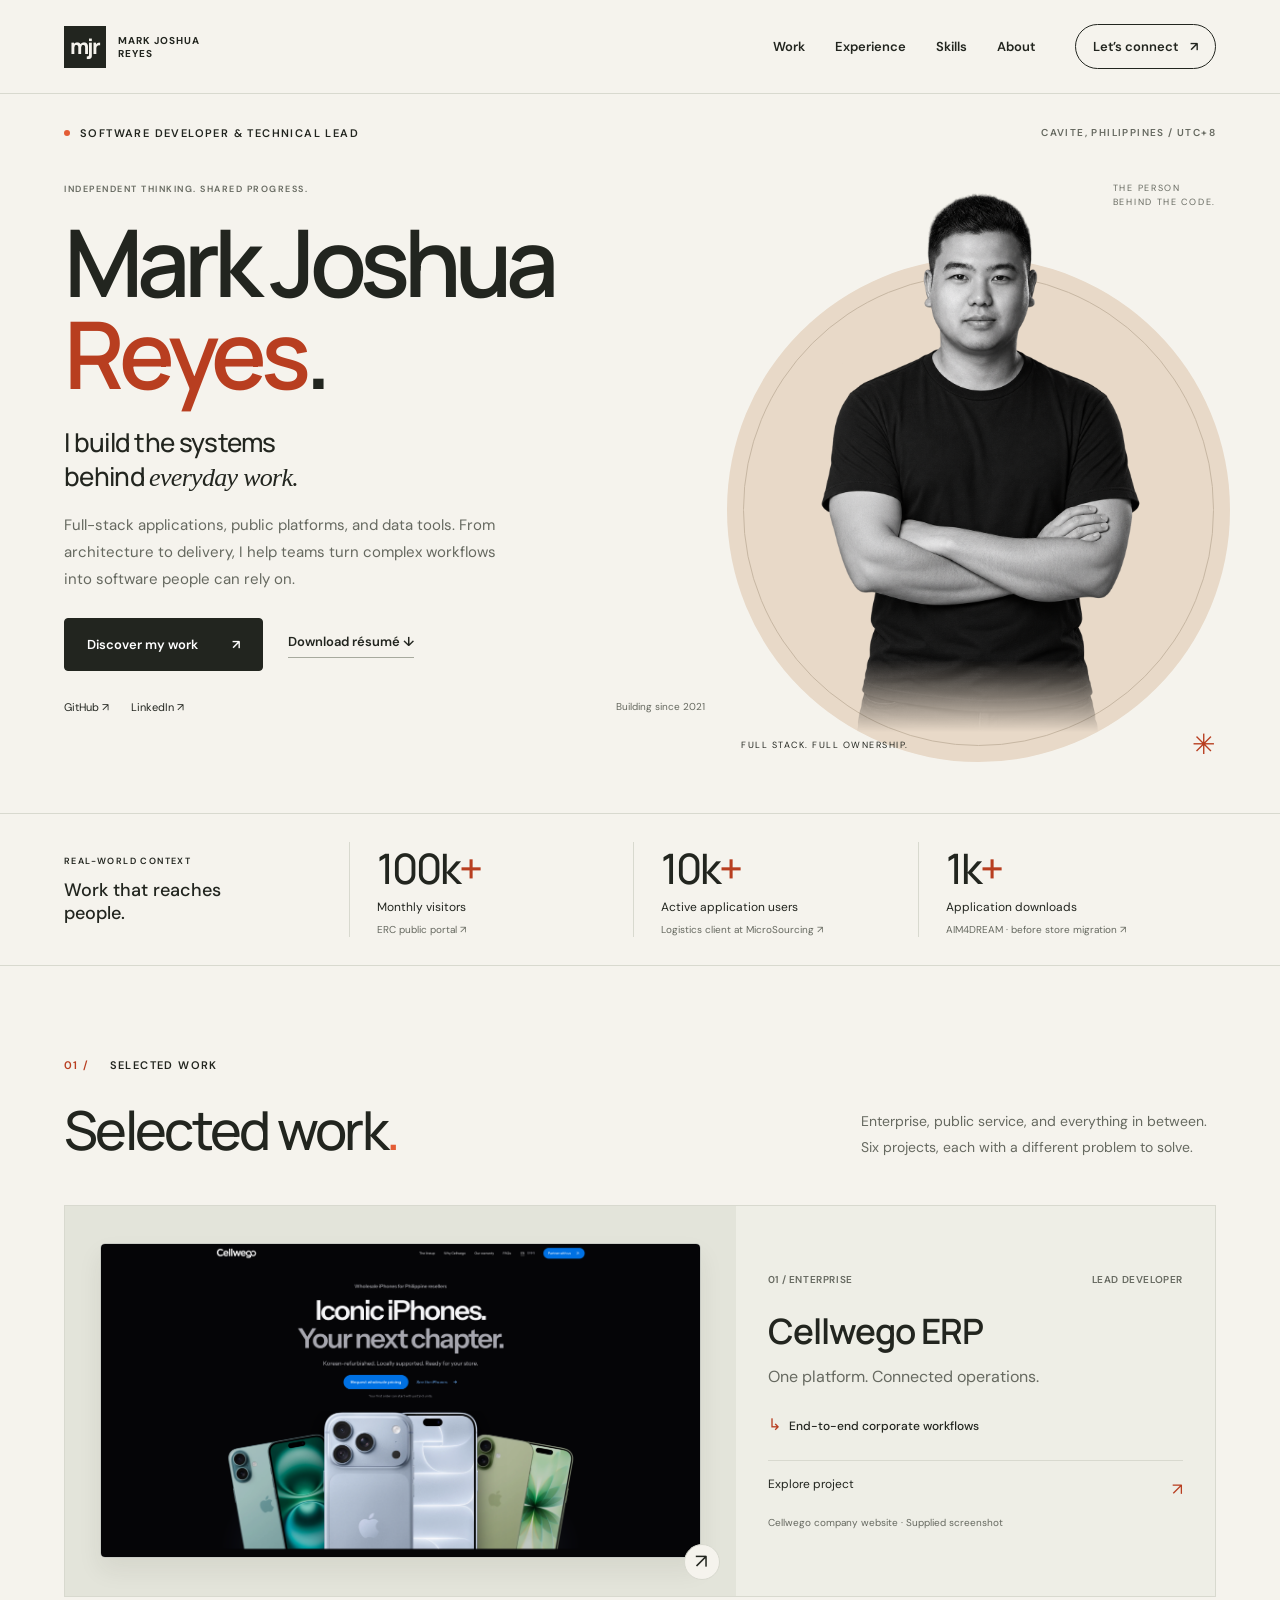
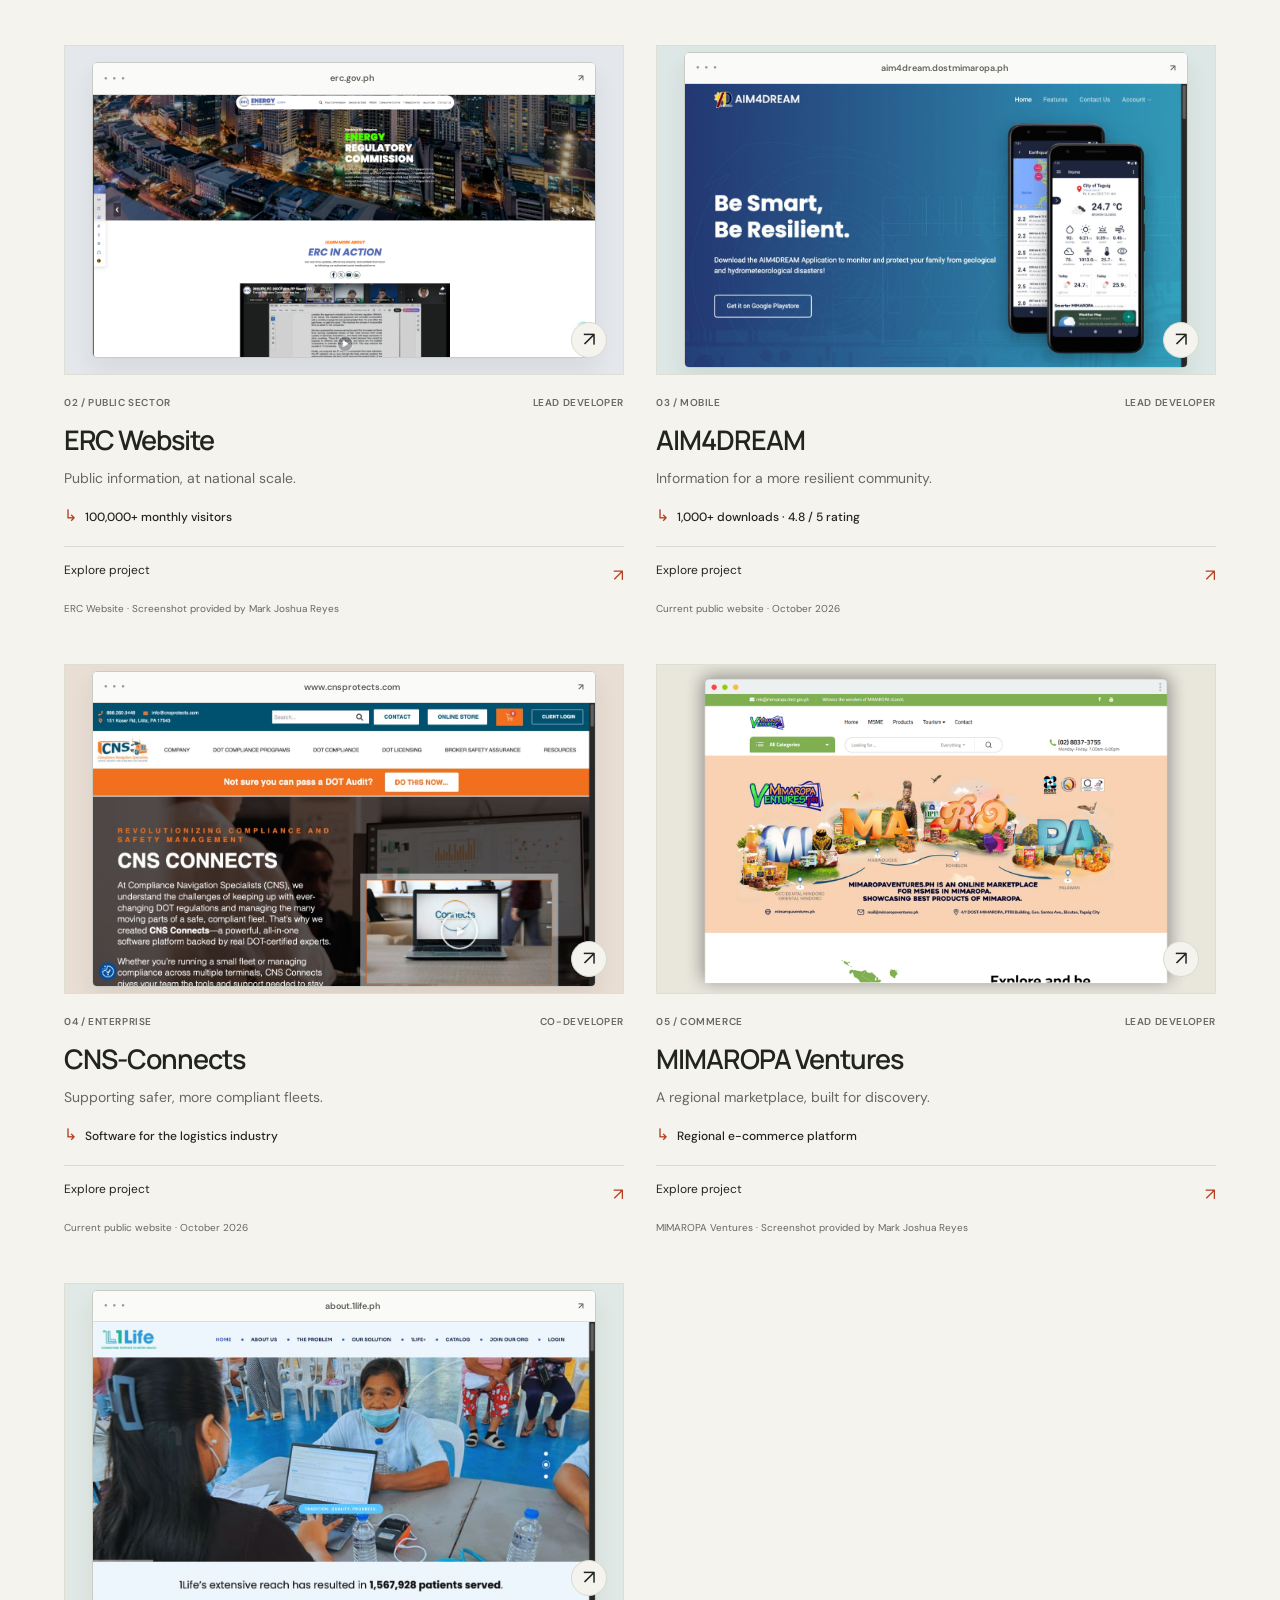
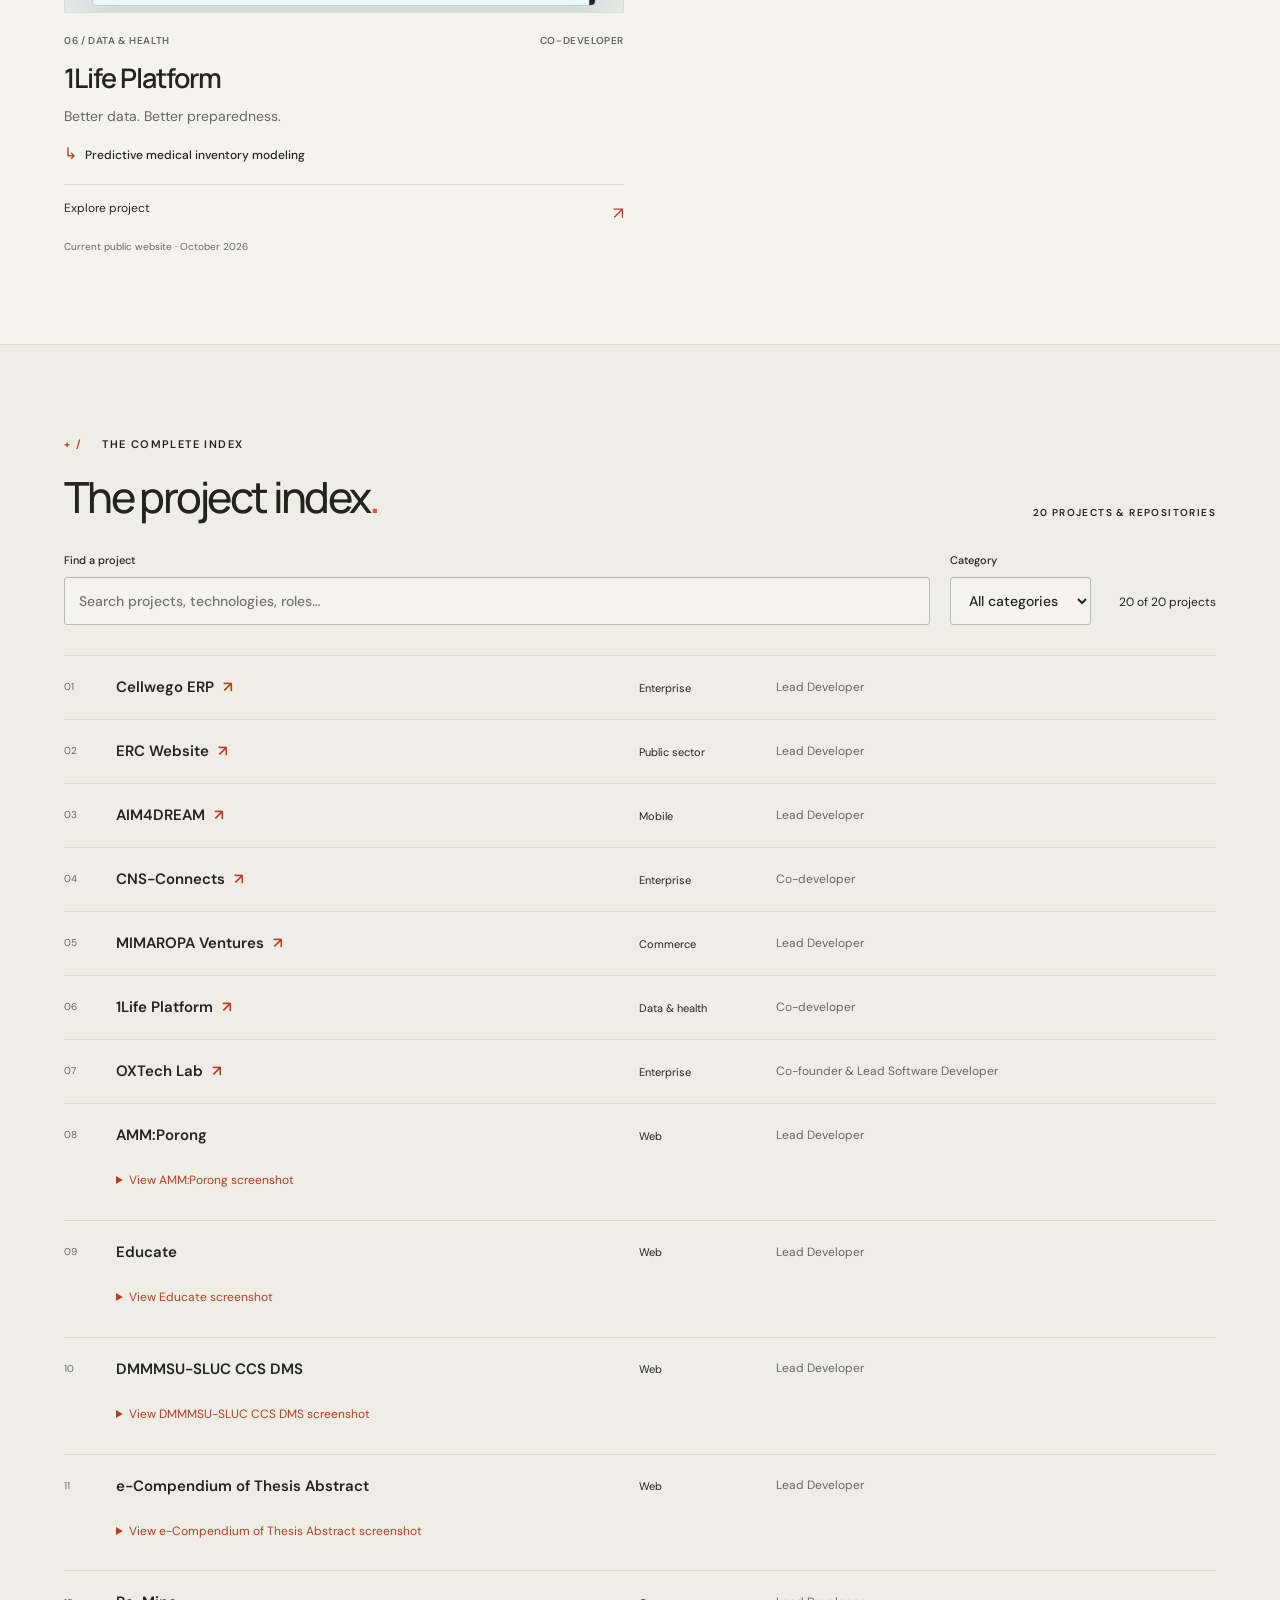
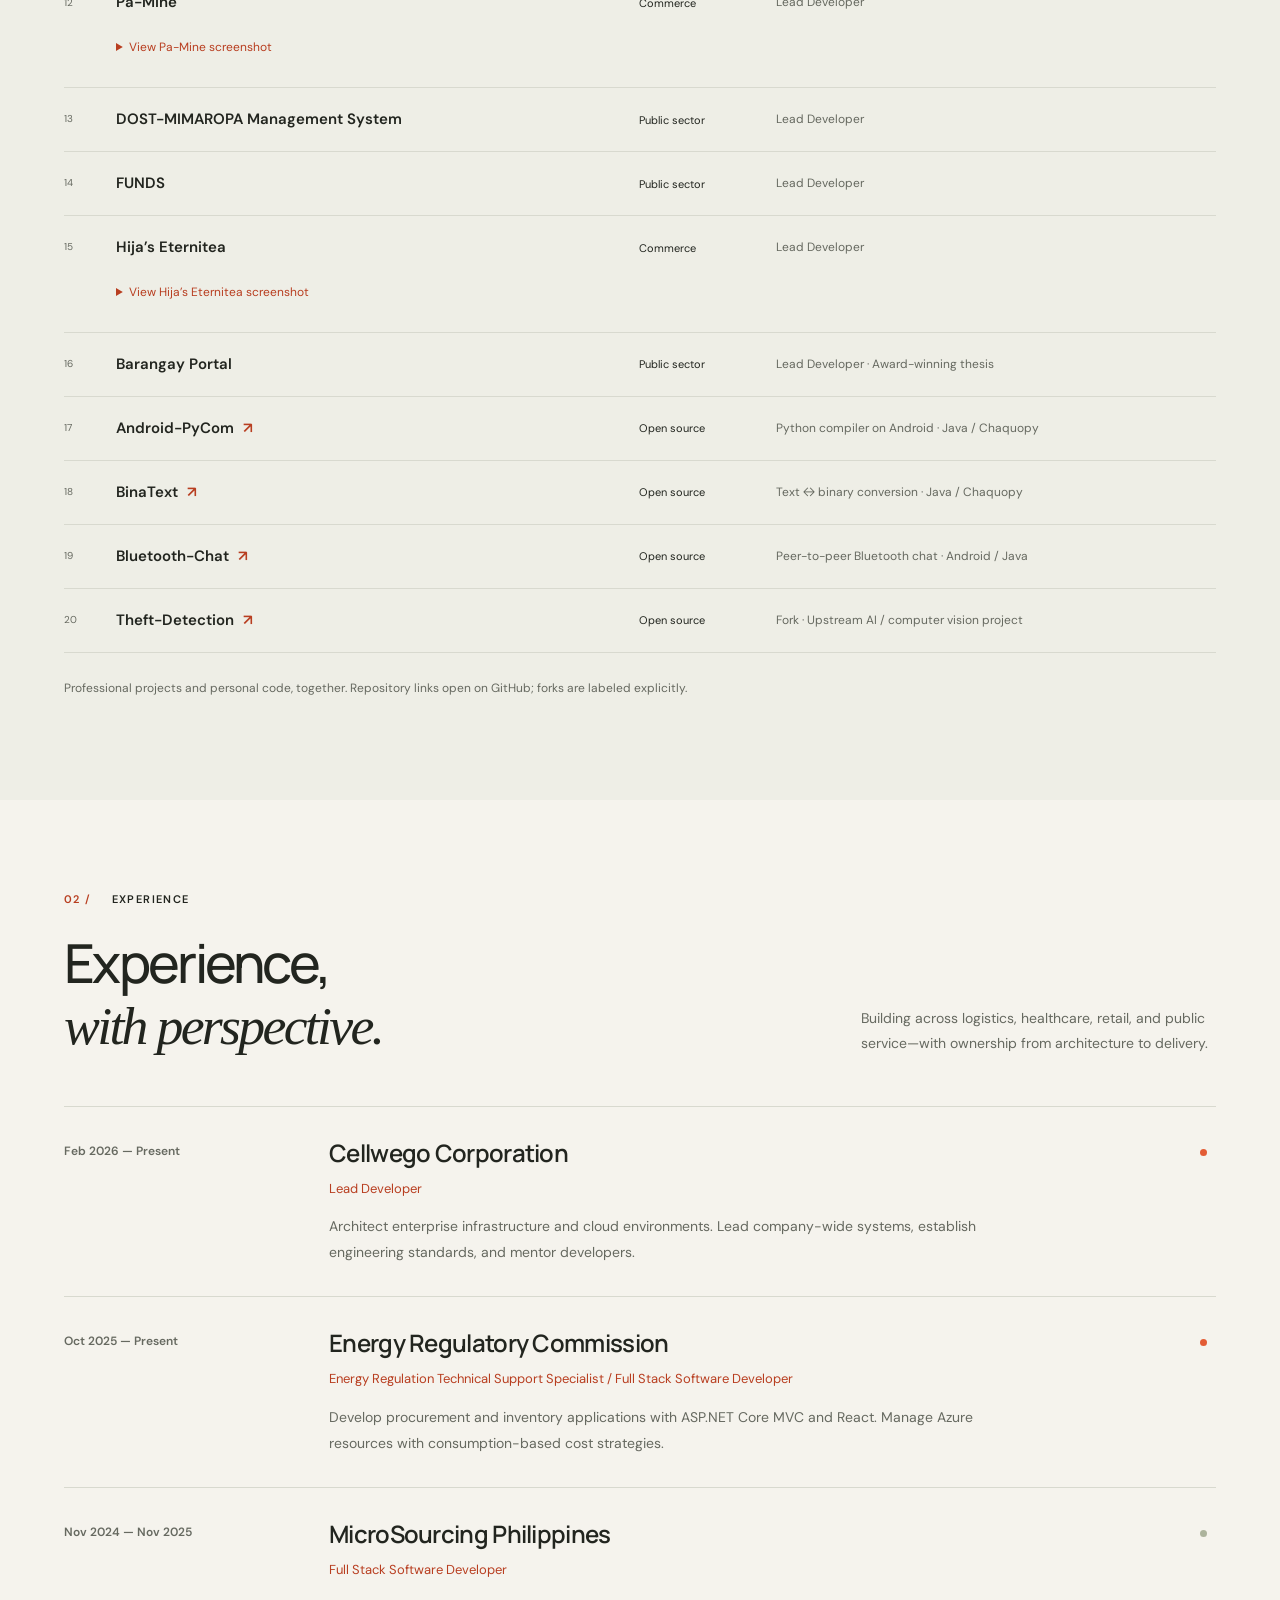
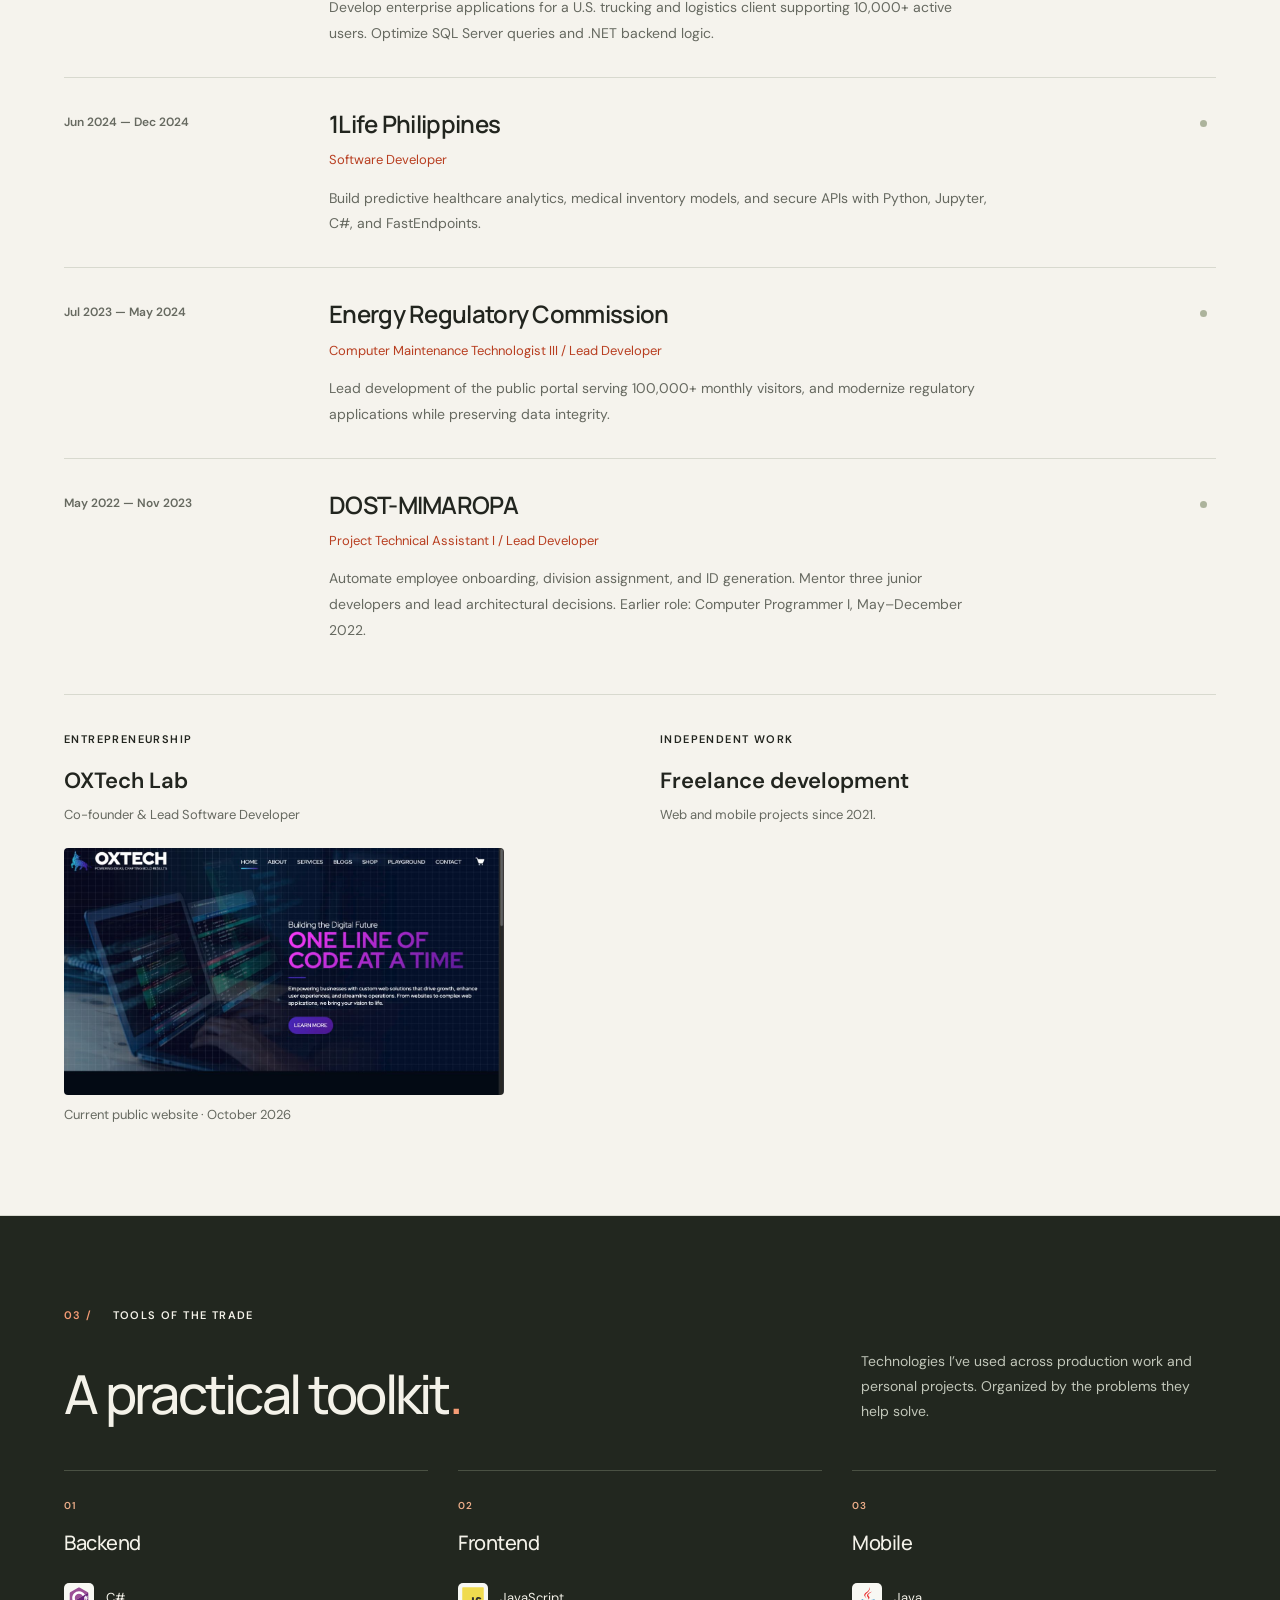
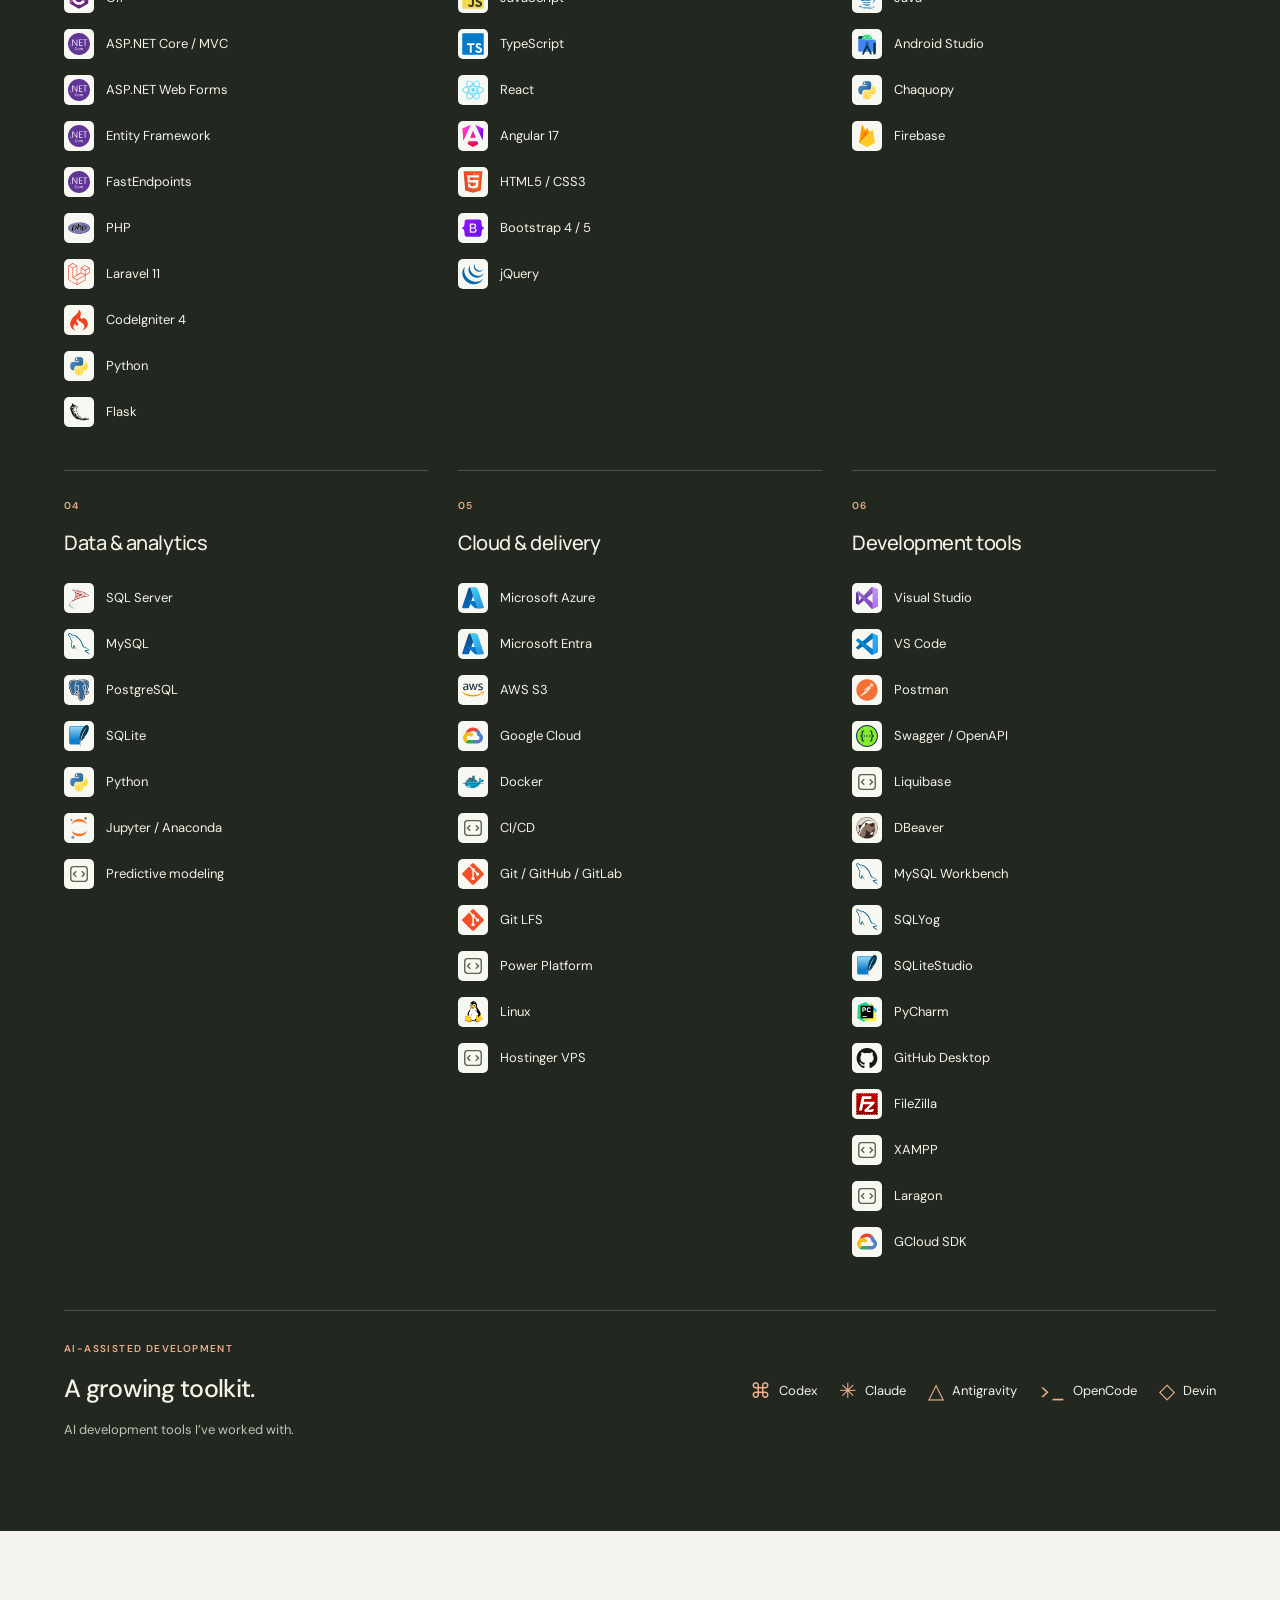
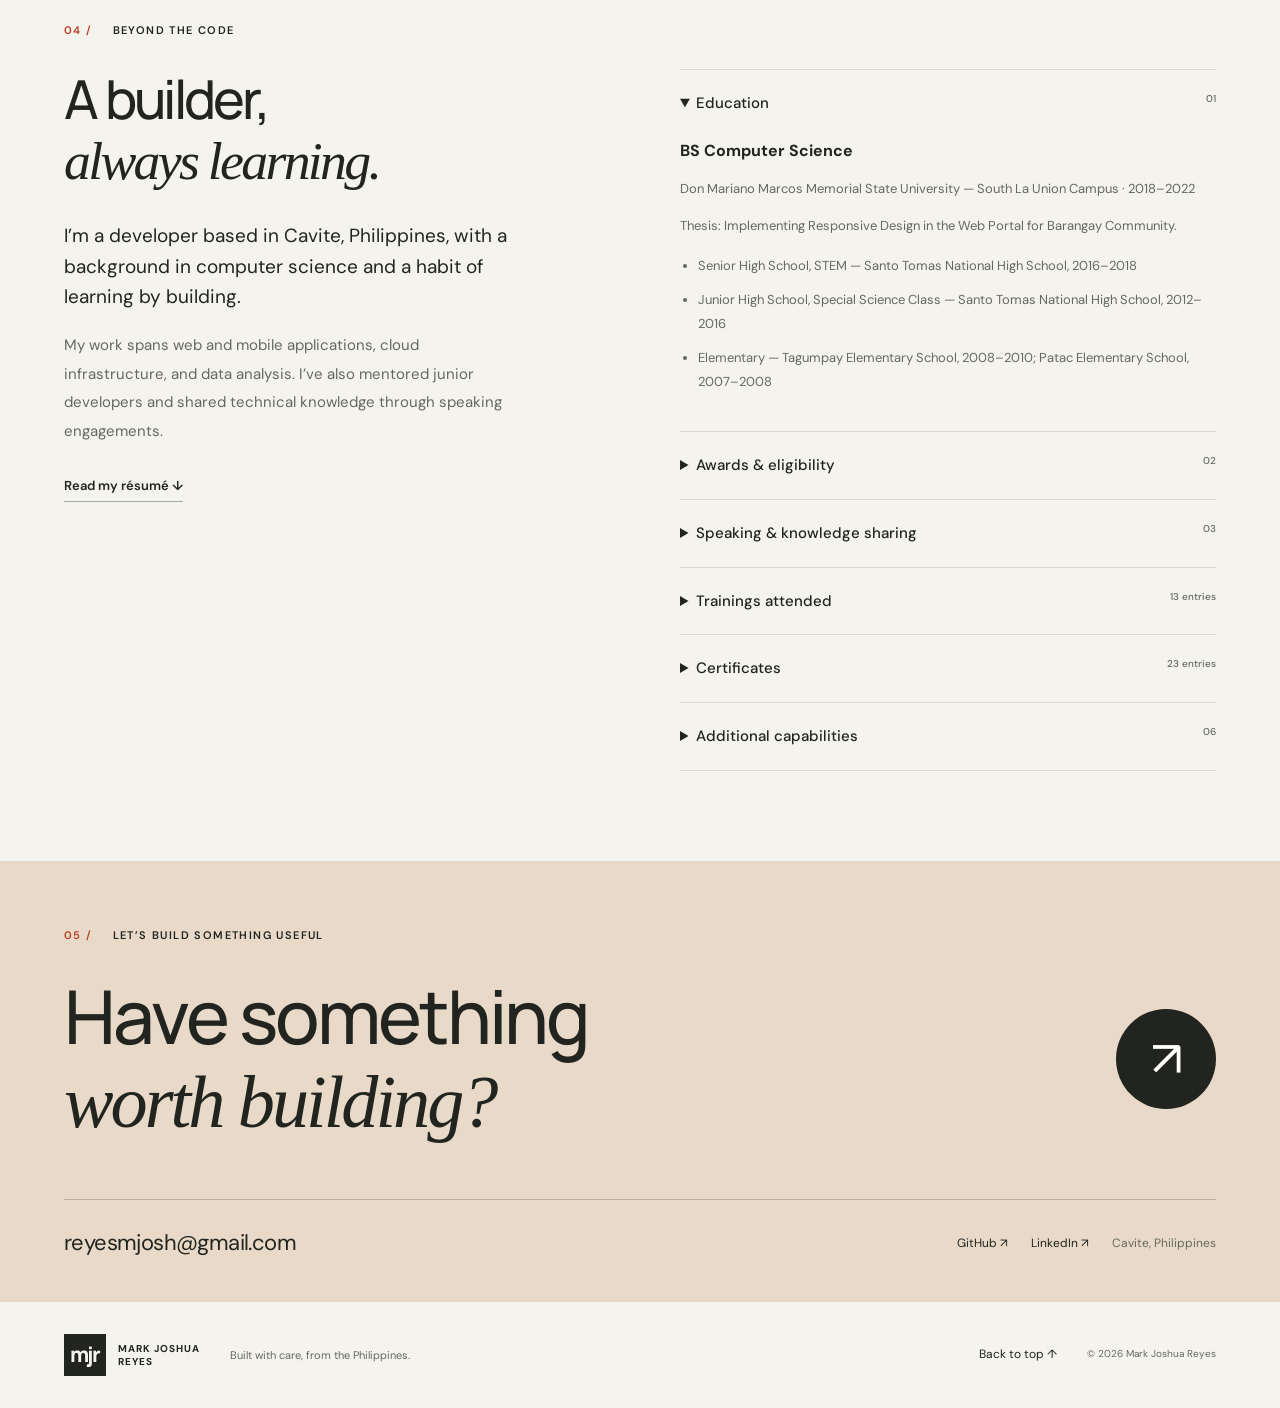
==== index.html @ 070f1934 "First commit" ====
<!doctype html><html lang="en"><head><meta charset="utf-8"><meta name="viewport" content="width=device-width,initial-scale=1"><title>Mark Joshua Reyes — Full Stack Developer &amp; Technical Lead</title><meta name="description" content="Full stack developer and technical lead building enterprise applications, public platforms, and data-driven systems. Based in Cavite, Philippines."><meta property="og:title" content="Mark Joshua Reyes — Full Stack Developer &amp; Technical Lead"><meta property="og:description" content="Full stack developer and technical lead building enterprise applications, public platforms, and data-driven systems. Based in Cavite, Philippines."><meta property="og:type" content="website"><meta property="og:image" content="assets/social-card.jpg"><meta name="twitter:card" content="summary_large_image"><meta name="theme-color" content="#f5f3ed"><link rel="icon" href="assets/favicon.svg" type="image/svg+xml"><link rel="stylesheet" href="assets/style.css"><script defer src="assets/site.js"></script></head><body><a class="skip" href="#main">Skip to content</a><header class="header"><a class="wordmark" href="#" aria-label="Mark Joshua Reyes home"><span class="brand-symbol" aria-hidden="true">mjr</span><span class="brand-name">MARK JOSHUA<br>REYES</span></a><nav aria-label="Main navigation"><a href="#work">Work</a><a href="#experience">Experience</a><a href="#skills">Skills</a><a href="#about">About</a><a class="nav-contact" href="#contact">Let’s connect <span aria-hidden="true">↗</span></a></nav></header><main id="main"><section class="hero"><div class="hero-top"><span class="eyebrow"><i class="blue-dot"></i> SOFTWARE DEVELOPER & TECHNICAL LEAD</span><span class="location">CAVITE, PHILIPPINES / UTC+8</span></div><div class="hero-grid"><div class="hero-copy"><div class="hero-index">INDEPENDENT THINKING. SHARED PROGRESS.</div><h1>Mark Joshua<br><span>Reyes<span class="name-dot">.</span></span></h1><p class="hero-intro">I build the systems<br>behind <em>everyday work.</em></p><p class="hero-description">Full-stack applications, public platforms, and data tools. From architecture to delivery, I help teams turn complex workflows into software people can rely on.</p><div class="hero-actions"><a class="button" href="#work">Discover my work <span aria-hidden="true">↗</span></a><a class="text-link" href="assets/mark-joshua-reyes-resume.pdf" download>Download résumé <span aria-hidden="true">↓</span></a></div><div class="hero-foot"><a href="https://github.com/reyesmjosh">GitHub ↗</a><a href="https://www.linkedin.com/in/reyesmjosh">LinkedIn ↗</a><span>Building since 2021</span></div></div><figure class="portrait"><span class="portrait-orbit" aria-hidden="true"></span><span class="portrait-note">THE PERSON<br>BEHIND THE CODE.</span><img src="assets/mark-reyes-extended.png" width="1024" height="1536" alt="Black and white portrait of Mark Joshua Reyes" fetchpriority="high"><figcaption><span>FULL STACK. FULL OWNERSHIP.</span><span aria-hidden="true">✳</span></figcaption></figure></div></section><section class="impact-strip" aria-label="Selected impact"><div class="impact-intro"><span class="eyebrow">REAL-WORLD CONTEXT</span><p>Work that reaches<br>people.</p></div><a href="projects/erc.html"><strong>100k<span>+</span></strong><span>Monthly visitors</span><small>ERC public portal ↗</small></a><a href="#experience"><strong>10k<span>+</span></strong><span>Active application users</span><small>Logistics client at MicroSourcing ↗</small></a><a href="projects/aim4dream.html"><strong>1k<span>+</span></strong><span>Application downloads</span><small>AIM4DREAM · before store migration ↗</small></a></section><section id="work" class="section"><div class="eyebrow"><span>01 /</span> SELECTED WORK</div><div class="section-heading"><h2>Selected work<span class="heading-dot">.</span></h2><p>Enterprise, public service, and everything in between. Six projects, each with a different problem to solve.</p></div><div class="project-grid"><article class="project"><a class="project-cover cover-cellwego has-capture" href="projects/cellwego.html" aria-label="Explore Cellwego ERP"><div class="capture-window"><img src="assets/projects/cellwego.png" alt="Cellwego company website showcasing wholesale iPhones — screenshot provided by Mark Joshua Reyes" width="2524" height="1319" loading="lazy"></div><span class="project-open" aria-hidden="true">↗</span></a><div class="project-info"><div class="project-kicker"><span>01 / Enterprise</span><span>Lead Developer</span></div><h3><a href="projects/cellwego.html">Cellwego ERP</a></h3><p class="project-description">One platform. Connected operations.</p><p class="project-result"><span aria-hidden="true">↳</span> End-to-end corporate workflows</p><a class="case-link" href="projects/cellwego.html">Explore project <span aria-hidden="true">↗</span></a><p class="capture-caption">Cellwego company website · Supplied screenshot</p></div></article><article class="project"><a class="project-cover cover-erc has-capture" href="projects/erc.html" aria-label="Explore ERC Website"><div class="capture-window"><div class="capture-bar"><span aria-hidden="true">● ● ●</span><span>erc.gov.ph</span><span>↗</span></div><img src="assets/projects/erc.png" alt="ERC website screenshot provided by Mark Joshua Reyes" width="2533" height="1320" loading="lazy"></div><span class="project-open" aria-hidden="true">↗</span></a><div class="project-info"><div class="project-kicker"><span>02 / Public sector</span><span>Lead Developer</span></div><h3><a href="projects/erc.html">ERC Website</a></h3><p class="project-description">Public information, at national scale.</p><p class="project-result"><span aria-hidden="true">↳</span> 100,000+ monthly visitors</p><a class="case-link" href="projects/erc.html">Explore project <span aria-hidden="true">↗</span></a><p class="capture-caption">ERC Website · Screenshot provided by Mark Joshua Reyes</p></div></article><article class="project"><a class="project-cover cover-aim4dream has-capture" href="projects/aim4dream.html" aria-label="Explore AIM4DREAM"><div class="capture-window"><div class="capture-bar"><span aria-hidden="true">● ● ●</span><span>aim4dream.dostmimaropa.ph</span><span>↗</span></div><img src="assets/projects/aim4dream.jpg" alt="Current public AIM4DREAM website captured on 19 October 2026" width="1265" height="712" loading="lazy"></div><span class="project-open" aria-hidden="true">↗</span></a><div class="project-info"><div class="project-kicker"><span>03 / Mobile</span><span>Lead Developer</span></div><h3><a href="projects/aim4dream.html">AIM4DREAM</a></h3><p class="project-description">Information for a more resilient community.</p><p class="project-result"><span aria-hidden="true">↳</span> 1,000+ downloads · 4.8 / 5 rating</p><a class="case-link" href="projects/aim4dream.html">Explore project <span aria-hidden="true">↗</span></a><p class="capture-caption">Current public website · October 2026</p></div></article><article class="project"><a class="project-cover cover-cns-connects has-capture" href="projects/cns-connects.html" aria-label="Explore CNS-Connects"><div class="capture-window"><div class="capture-bar"><span aria-hidden="true">● ● ●</span><span>www.cnsprotects.com</span><span>↗</span></div><img src="assets/projects/cns-connects.jpg" alt="Current public CNS-Connects website captured on 19 October 2026" width="1265" height="712" loading="lazy"></div><span class="project-open" aria-hidden="true">↗</span></a><div class="project-info"><div class="project-kicker"><span>04 / Enterprise</span><span>Co-developer</span></div><h3><a href="projects/cns-connects.html">CNS-Connects</a></h3><p class="project-description">Supporting safer, more compliant fleets.</p><p class="project-result"><span aria-hidden="true">↳</span> Software for the logistics industry</p><a class="case-link" href="projects/cns-connects.html">Explore project <span aria-hidden="true">↗</span></a><p class="capture-caption">Current public website · October 2026</p></div></article><article class="project"><a class="project-cover cover-mimaropa-ventures has-capture" href="projects/mimaropa-ventures.html" aria-label="Explore MIMAROPA Ventures"><div class="supplied-capture"><img src="assets/projects/mimaropa-ventures.png" alt="MIMAROPA Ventures marketplace screenshot provided by Mark Joshua Reyes" width="1504" height="1018" loading="lazy"></div><span class="project-open" aria-hidden="true">↗</span></a><div class="project-info"><div class="project-kicker"><span>05 / Commerce</span><span>Lead Developer</span></div><h3><a href="projects/mimaropa-ventures.html">MIMAROPA Ventures</a></h3><p class="project-description">A regional marketplace, built for discovery.</p><p class="project-result"><span aria-hidden="true">↳</span> Regional e-commerce platform</p><a class="case-link" href="projects/mimaropa-ventures.html">Explore project <span aria-hidden="true">↗</span></a><p class="capture-caption">MIMAROPA Ventures · Screenshot provided by Mark Joshua Reyes</p></div></article><article class="project"><a class="project-cover cover-1life has-capture" href="projects/1life.html" aria-label="Explore 1Life Platform"><div class="capture-window"><div class="capture-bar"><span aria-hidden="true">● ● ●</span><span>about.1life.ph</span><span>↗</span></div><img src="assets/projects/1life.jpg" alt="Current public 1Life Platform website captured on 19 October 2026" width="1265" height="712" loading="lazy"></div><span class="project-open" aria-hidden="true">↗</span></a><div class="project-info"><div class="project-kicker"><span>06 / Data & health</span><span>Co-developer</span></div><h3><a href="projects/1life.html">1Life Platform</a></h3><p class="project-description">Better data. Better preparedness.</p><p class="project-result"><span aria-hidden="true">↳</span> Predictive medical inventory modeling</p><a class="case-link" href="projects/1life.html">Explore project <span aria-hidden="true">↗</span></a><p class="capture-caption">Current public website · October 2026</p></div></article></div></section><section class="archive section" aria-labelledby="archive-heading"><div class="archive-heading"><div><div class="eyebrow"><span>+ /</span> THE COMPLETE INDEX</div><h2 id="archive-heading">The project index<span class="heading-dot">.</span></h2></div><span class="mono">20 PROJECTS & REPOSITORIES</span></div><div class="archive-controls" hidden><label>Find a project<input id="project-search" type="search" placeholder="Search projects, technologies, roles…"></label><label>Category<select id="project-category"><option value="all">All categories</option><option>Commerce</option><option>Data &amp; health</option><option>Enterprise</option><option>Mobile</option><option>Open source</option><option>Public sector</option><option>Web</option></select></label><p id="result-count" role="status" aria-live="polite"></p></div><div id="archive-list"><article class="archive-row" data-category="Enterprise" data-search="cellwego erp enterprise lead developer"><span class="archive-number">01</span><h3><a href="projects/cellwego.html">Cellwego ERP <span aria-hidden="true">↗</span></a></h3><span class="archive-category">Enterprise</span><p>Lead Developer</p></article><article class="archive-row" data-category="Public sector" data-search="erc website public sector lead developer"><span class="archive-number">02</span><h3><a href="projects/erc.html">ERC Website <span aria-hidden="true">↗</span></a></h3><span class="archive-category">Public sector</span><p>Lead Developer</p></article><article class="archive-row" data-category="Mobile" data-search="aim4dream mobile lead developer"><span class="archive-number">03</span><h3><a href="projects/aim4dream.html">AIM4DREAM <span aria-hidden="true">↗</span></a></h3><span class="archive-category">Mobile</span><p>Lead Developer</p></article><article class="archive-row" data-category="Enterprise" data-search="cns-connects enterprise co-developer"><span class="archive-number">04</span><h3><a href="projects/cns-connects.html">CNS-Connects <span aria-hidden="true">↗</span></a></h3><span class="archive-category">Enterprise</span><p>Co-developer</p></article><article class="archive-row" data-category="Commerce" data-search="mimaropa ventures commerce lead developer"><span class="archive-number">05</span><h3><a href="projects/mimaropa-ventures.html">MIMAROPA Ventures <span aria-hidden="true">↗</span></a></h3><span class="archive-category">Commerce</span><p>Lead Developer</p></article><article class="archive-row" data-category="Data &amp; health" data-search="1life platform data &amp; health co-developer"><span class="archive-number">06</span><h3><a href="projects/1life.html">1Life Platform <span aria-hidden="true">↗</span></a></h3><span class="archive-category">Data &amp; health</span><p>Co-developer</p></article><article class="archive-row" data-category="Enterprise" data-search="oxtech lab enterprise co-founder &amp; lead software developer"><span class="archive-number">07</span><h3><a href="https://oxtechlab.com">OXTech Lab <span aria-hidden="true">↗</span></a></h3><span class="archive-category">Enterprise</span><p>Co-founder &amp; Lead Software Developer</p></article><article class="archive-row" data-category="Web" data-search="amm:porong web lead developer"><span class="archive-number">08</span><h3>AMM:Porong</h3><span class="archive-category">Web</span><p>Lead Developer</p><details class="archive-preview"><summary>View AMM:Porong screenshot</summary><figure><a href="assets/projects/ammporong.png" aria-label="Open full-size AMM:Porong screenshot"><img src="assets/projects/ammporong.png" alt="AI-assisted Porong fish analysis interface — screenshot provided by Mark Joshua Reyes" width="1504" height="1018" loading="lazy"></a><figcaption>AI-assisted Porong fish analysis interface · Supplied by Mark Joshua Reyes <a href="assets/projects/ammporong.png">Open full-size image ↗</a></figcaption></figure></details></article><article class="archive-row" data-category="Web" data-search="educate web lead developer"><span class="archive-number">09</span><h3>Educate</h3><span class="archive-category">Web</span><p>Lead Developer</p><details class="archive-preview"><summary>View Educate screenshot</summary><figure><a href="assets/projects/educate.png" aria-label="Open full-size Educate screenshot"><img src="assets/projects/educate.png" alt="School management dashboard with news, announcements, and academic resources — screenshot provided by Mark Joshua Reyes" width="1504" height="1018" loading="lazy"></a><figcaption>School management dashboard with news, announcements, and academic resources · Supplied by Mark Joshua Reyes <a href="assets/projects/educate.png">Open full-size image ↗</a></figcaption></figure></details></article><article class="archive-row" data-category="Web" data-search="dmmmsu-sluc ccs dms web lead developer"><span class="archive-number">10</span><h3>DMMMSU-SLUC CCS DMS</h3><span class="archive-category">Web</span><p>Lead Developer</p><details class="archive-preview"><summary>View DMMMSU-SLUC CCS DMS screenshot</summary><figure><a href="assets/projects/dms.png" aria-label="Open full-size DMMMSU-SLUC CCS DMS screenshot"><img src="assets/projects/dms.png" alt="Document management dashboard with reports and faculty attendance — screenshot provided by Mark Joshua Reyes" width="1504" height="1018" loading="lazy"></a><figcaption>Document management dashboard with reports and faculty attendance · Supplied by Mark Joshua Reyes <a href="assets/projects/dms.png">Open full-size image ↗</a></figcaption></figure></details></article><article class="archive-row" data-category="Web" data-search="e-compendium of thesis abstract web lead developer"><span class="archive-number">11</span><h3>e-Compendium of Thesis Abstract</h3><span class="archive-category">Web</span><p>Lead Developer</p><details class="archive-preview"><summary>View e-Compendium of Thesis Abstract screenshot</summary><figure><a href="assets/projects/ecta.png" aria-label="Open full-size e-Compendium of Thesis Abstract screenshot"><img src="assets/projects/ecta.png" alt="CCS thesis manuscript search homepage — screenshot provided by Mark Joshua Reyes" width="1504" height="1018" loading="lazy"></a><figcaption>CCS thesis manuscript search homepage · Supplied by Mark Joshua Reyes <a href="assets/projects/ecta.png">Open full-size image ↗</a></figcaption></figure></details></article><article class="archive-row" data-category="Commerce" data-search="pa-mine commerce lead developer"><span class="archive-number">12</span><h3>Pa-Mine</h3><span class="archive-category">Commerce</span><p>Lead Developer</p><details class="archive-preview"><summary>View Pa-Mine screenshot</summary><figure><a href="assets/projects/pamine.png" aria-label="Open full-size Pa-Mine screenshot"><img src="assets/projects/pamine.png" alt="Facebook live selling platform landing page — screenshot provided by Mark Joshua Reyes" width="1504" height="1018" loading="lazy"></a><figcaption>Facebook live selling platform landing page · Supplied by Mark Joshua Reyes <a href="assets/projects/pamine.png">Open full-size image ↗</a></figcaption></figure></details></article><article class="archive-row" data-category="Public sector" data-search="dost-mimaropa management system public sector lead developer"><span class="archive-number">13</span><h3>DOST-MIMAROPA Management System</h3><span class="archive-category">Public sector</span><p>Lead Developer</p></article><article class="archive-row" data-category="Public sector" data-search="funds public sector lead developer"><span class="archive-number">14</span><h3>FUNDS</h3><span class="archive-category">Public sector</span><p>Lead Developer</p></article><article class="archive-row" data-category="Commerce" data-search="hija’s eternitea commerce lead developer"><span class="archive-number">15</span><h3>Hija’s Eternitea</h3><span class="archive-category">Commerce</span><p>Lead Developer</p><details class="archive-preview"><summary>View Hija’s Eternitea screenshot</summary><figure><a href="assets/projects/hijaseternitea.png" aria-label="Open full-size Hija’s Eternitea screenshot"><img src="assets/projects/hijaseternitea.png" alt="Milk tea storefront with product search and shopping cart — screenshot provided by Mark Joshua Reyes" width="1504" height="1018" loading="lazy"></a><figcaption>Milk tea storefront with product search and shopping cart · Supplied by Mark Joshua Reyes <a href="assets/projects/hijaseternitea.png">Open full-size image ↗</a></figcaption></figure></details></article><article class="archive-row" data-category="Public sector" data-search="barangay portal public sector lead developer · award-winning thesis"><span class="archive-number">16</span><h3>Barangay Portal</h3><span class="archive-category">Public sector</span><p>Lead Developer · Award-winning thesis</p></article><article class="archive-row" data-category="Open source" data-search="android-pycom open source python compiler on android · java / chaquopy"><span class="archive-number">17</span><h3><a href="https://github.com/reyesmjosh/Android-PyCom">Android-PyCom <span aria-hidden="true">↗</span></a></h3><span class="archive-category">Open source</span><p>Python compiler on Android · Java / Chaquopy</p></article><article class="archive-row" data-category="Open source" data-search="binatext open source text ↔ binary conversion · java / chaquopy"><span class="archive-number">18</span><h3><a href="https://github.com/reyesmjosh/BinaText">BinaText <span aria-hidden="true">↗</span></a></h3><span class="archive-category">Open source</span><p>Text ↔ binary conversion · Java / Chaquopy</p></article><article class="archive-row" data-category="Open source" data-search="bluetooth-chat open source peer-to-peer bluetooth chat · android / java"><span class="archive-number">19</span><h3><a href="https://github.com/reyesmjosh/Bluetooth-Chat">Bluetooth-Chat <span aria-hidden="true">↗</span></a></h3><span class="archive-category">Open source</span><p>Peer-to-peer Bluetooth chat · Android / Java</p></article><article class="archive-row" data-category="Open source" data-search="theft-detection open source fork · upstream ai / computer vision project"><span class="archive-number">20</span><h3><a href="https://github.com/reyesmjosh/Theft-Detection">Theft-Detection <span aria-hidden="true">↗</span></a></h3><span class="archive-category">Open source</span><p>Fork · Upstream AI / computer vision project</p></article></div><p id="empty-results" hidden>No projects match. Try another keyword or category.</p><p class="small-note">Professional projects and personal code, together. Repository links open on GitHub; forks are labeled explicitly.</p></section><section id="experience" class="section experience"><div class="eyebrow"><span>02 /</span> EXPERIENCE</div><div class="section-heading"><h2>Experience,<br><span class="serif">with perspective.</span></h2><p>Building across logistics, healthcare, retail, and public service—with ownership from architecture to delivery.</p></div><div class="timeline"><article class="timeline-row"><p class="mono">Feb 2026 — Present</p><div><h3>Cellwego Corporation</h3><span class="role">Lead Developer</span><p>Architect enterprise infrastructure and cloud environments. Lead company-wide systems, establish engineering standards, and mentor developers.</p></div><span class="timeline-dot" aria-hidden="true"></span></article><article class="timeline-row"><p class="mono">Oct 2025 — Present</p><div><h3>Energy Regulatory Commission</h3><span class="role">Energy Regulation Technical Support Specialist / Full Stack Software Developer</span><p>Develop procurement and inventory applications with ASP.NET Core MVC and React. Manage Azure resources with consumption-based cost strategies.</p></div><span class="timeline-dot" aria-hidden="true"></span></article><article class="timeline-row"><p class="mono">Nov 2024 — Nov 2025</p><div><h3>MicroSourcing Philippines</h3><span class="role">Full Stack Software Developer</span><p>Develop enterprise applications for a U.S. trucking and logistics client supporting 10,000+ active users. Optimize SQL Server queries and .NET backend logic.</p></div><span class="timeline-dot" aria-hidden="true"></span></article><article class="timeline-row"><p class="mono">Jun 2024 — Dec 2024</p><div><h3>1Life Philippines</h3><span class="role">Software Developer</span><p>Build predictive healthcare analytics, medical inventory models, and secure APIs with Python, Jupyter, C#, and FastEndpoints.</p></div><span class="timeline-dot" aria-hidden="true"></span></article><article class="timeline-row"><p class="mono">Jul 2023 — May 2024</p><div><h3>Energy Regulatory Commission</h3><span class="role">Computer Maintenance Technologist III / Lead Developer</span><p>Lead development of the public portal serving 100,000+ monthly visitors, and modernize regulatory applications while preserving data integrity.</p></div><span class="timeline-dot" aria-hidden="true"></span></article><article class="timeline-row"><p class="mono">May 2022 — Nov 2023</p><div><h3>DOST-MIMAROPA</h3><span class="role">Project Technical Assistant I / Lead Developer</span><p>Automate employee onboarding, division assignment, and ID generation. Mentor three junior developers and lead architectural decisions. Earlier role: Computer Programmer I, May–December 2022.</p></div><span class="timeline-dot" aria-hidden="true"></span></article></div><div class="additional-roles"><article><span class="eyebrow">ENTREPRENEURSHIP</span><h3>OXTech Lab</h3><p>Co-founder & Lead Software Developer</p><a class="oxtech-capture" href="https://oxtechlab.com" aria-label="Visit OXTech Lab"><img src="assets/projects/oxtech.jpg" width="1280" height="720" loading="lazy" alt="Current OXTech Lab homepage captured on 19 October 2026"></a><p class="capture-caption">Current public website · October 2026</p></article><article><span class="eyebrow">INDEPENDENT WORK</span><h3>Freelance development</h3><p>Web and mobile projects since 2021.</p></article></div></section><section id="skills" class="section"><div class="eyebrow"><span>03 /</span> TOOLS OF THE TRADE</div><div class="section-heading"><h2>A practical toolkit<span class="heading-dot">.</span></h2><p>Technologies I’ve used across production work and personal projects. Organized by the problems they help solve.</p></div><div class="skills-grid"><article class="skill-group"><span class="mono">01</span><h3>Backend</h3><ul><li><img src="assets/icons/csharp.svg" width="24" height="24" alt="" aria-hidden="true" loading="lazy"><span>C#</span></li><li><img src="assets/icons/dotnetcore.svg" width="24" height="24" alt="" aria-hidden="true" loading="lazy"><span>ASP.NET Core / MVC</span></li><li><img src="assets/icons/dotnetcore.svg" width="24" height="24" alt="" aria-hidden="true" loading="lazy"><span>ASP.NET Web Forms</span></li><li><img src="assets/icons/dotnetcore.svg" width="24" height="24" alt="" aria-hidden="true" loading="lazy"><span>Entity Framework</span></li><li><img src="assets/icons/dotnetcore.svg" width="24" height="24" alt="" aria-hidden="true" loading="lazy"><span>FastEndpoints</span></li><li><img src="assets/icons/php.svg" width="24" height="24" alt="" aria-hidden="true" loading="lazy"><span>PHP</span></li><li><img src="assets/icons/laravel.svg" width="24" height="24" alt="" aria-hidden="true" loading="lazy"><span>Laravel 11</span></li><li><img src="assets/icons/codeigniter.svg" width="24" height="24" alt="" aria-hidden="true" loading="lazy"><span>CodeIgniter 4</span></li><li><img src="assets/icons/python.svg" width="24" height="24" alt="" aria-hidden="true" loading="lazy"><span>Python</span></li><li><img src="assets/icons/flask.svg" width="24" height="24" alt="" aria-hidden="true" loading="lazy"><span>Flask</span></li></ul></article><article class="skill-group"><span class="mono">02</span><h3>Frontend</h3><ul><li><img src="assets/icons/javascript.svg" width="24" height="24" alt="" aria-hidden="true" loading="lazy"><span>JavaScript</span></li><li><img src="assets/icons/typescript.svg" width="24" height="24" alt="" aria-hidden="true" loading="lazy"><span>TypeScript</span></li><li><img src="assets/icons/react.svg" width="24" height="24" alt="" aria-hidden="true" loading="lazy"><span>React</span></li><li><img src="assets/icons/angular.svg" width="24" height="24" alt="" aria-hidden="true" loading="lazy"><span>Angular 17</span></li><li><img src="assets/icons/html5.svg" width="24" height="24" alt="" aria-hidden="true" loading="lazy"><span>HTML5 / CSS3</span></li><li><img src="assets/icons/bootstrap.svg" width="24" height="24" alt="" aria-hidden="true" loading="lazy"><span>Bootstrap 4 / 5</span></li><li><img src="assets/icons/jquery.svg" width="24" height="24" alt="" aria-hidden="true" loading="lazy"><span>jQuery</span></li></ul></article><article class="skill-group"><span class="mono">03</span><h3>Mobile</h3><ul><li><img src="assets/icons/java.svg" width="24" height="24" alt="" aria-hidden="true" loading="lazy"><span>Java</span></li><li><img src="assets/icons/androidstudio.svg" width="24" height="24" alt="" aria-hidden="true" loading="lazy"><span>Android Studio</span></li><li><img src="assets/icons/python.svg" width="24" height="24" alt="" aria-hidden="true" loading="lazy"><span>Chaquopy</span></li><li><img src="assets/icons/firebase.svg" width="24" height="24" alt="" aria-hidden="true" loading="lazy"><span>Firebase</span></li></ul></article><article class="skill-group"><span class="mono">04</span><h3>Data & analytics</h3><ul><li><img src="assets/icons/microsoftsqlserver.svg" width="24" height="24" alt="" aria-hidden="true" loading="lazy"><span>SQL Server</span></li><li><img src="assets/icons/mysql.svg" width="24" height="24" alt="" aria-hidden="true" loading="lazy"><span>MySQL</span></li><li><img src="assets/icons/postgresql.svg" width="24" height="24" alt="" aria-hidden="true" loading="lazy"><span>PostgreSQL</span></li><li><img src="assets/icons/sqlite.svg" width="24" height="24" alt="" aria-hidden="true" loading="lazy"><span>SQLite</span></li><li><img src="assets/icons/python.svg" width="24" height="24" alt="" aria-hidden="true" loading="lazy"><span>Python</span></li><li><img src="assets/icons/jupyter.svg" width="24" height="24" alt="" aria-hidden="true" loading="lazy"><span>Jupyter / Anaconda</span></li><li><svg class="tool-icon" width="24" height="24" viewBox="0 0 24 24" fill="none" stroke="currentColor" stroke-width="1.5" aria-hidden="true"><rect x="3" y="4" width="18" height="16" rx="3"/><path d="m9 9-3 3 3 3m6-6 3 3-3 3"/></svg><span>Predictive modeling</span></li></ul></article><article class="skill-group"><span class="mono">05</span><h3>Cloud & delivery</h3><ul><li><img src="assets/icons/azure.svg" width="24" height="24" alt="" aria-hidden="true" loading="lazy"><span>Microsoft Azure</span></li><li><img src="assets/icons/azure.svg" width="24" height="24" alt="" aria-hidden="true" loading="lazy"><span>Microsoft Entra</span></li><li><img src="assets/icons/amazonwebservices.svg" width="24" height="24" alt="" aria-hidden="true" loading="lazy"><span>AWS S3</span></li><li><img src="assets/icons/googlecloud.svg" width="24" height="24" alt="" aria-hidden="true" loading="lazy"><span>Google Cloud</span></li><li><img src="assets/icons/docker.svg" width="24" height="24" alt="" aria-hidden="true" loading="lazy"><span>Docker</span></li><li><svg class="tool-icon" width="24" height="24" viewBox="0 0 24 24" fill="none" stroke="currentColor" stroke-width="1.5" aria-hidden="true"><rect x="3" y="4" width="18" height="16" rx="3"/><path d="m9 9-3 3 3 3m6-6 3 3-3 3"/></svg><span>CI/CD</span></li><li><img src="assets/icons/git.svg" width="24" height="24" alt="" aria-hidden="true" loading="lazy"><span>Git / GitHub / GitLab</span></li><li><img src="assets/icons/git.svg" width="24" height="24" alt="" aria-hidden="true" loading="lazy"><span>Git LFS</span></li><li><svg class="tool-icon" width="24" height="24" viewBox="0 0 24 24" fill="none" stroke="currentColor" stroke-width="1.5" aria-hidden="true"><rect x="3" y="4" width="18" height="16" rx="3"/><path d="m9 9-3 3 3 3m6-6 3 3-3 3"/></svg><span>Power Platform</span></li><li><img src="assets/icons/linux.svg" width="24" height="24" alt="" aria-hidden="true" loading="lazy"><span>Linux</span></li><li><svg class="tool-icon" width="24" height="24" viewBox="0 0 24 24" fill="none" stroke="currentColor" stroke-width="1.5" aria-hidden="true"><rect x="3" y="4" width="18" height="16" rx="3"/><path d="m9 9-3 3 3 3m6-6 3 3-3 3"/></svg><span>Hostinger VPS</span></li></ul></article><article class="skill-group"><span class="mono">06</span><h3>Development tools</h3><ul><li><img src="assets/icons/visualstudio.svg" width="24" height="24" alt="" aria-hidden="true" loading="lazy"><span>Visual Studio</span></li><li><img src="assets/icons/vscode.svg" width="24" height="24" alt="" aria-hidden="true" loading="lazy"><span>VS Code</span></li><li><img src="assets/icons/postman.svg" width="24" height="24" alt="" aria-hidden="true" loading="lazy"><span>Postman</span></li><li><img src="assets/icons/swagger.svg" width="24" height="24" alt="" aria-hidden="true" loading="lazy"><span>Swagger / OpenAPI</span></li><li><svg class="tool-icon" width="24" height="24" viewBox="0 0 24 24" fill="none" stroke="currentColor" stroke-width="1.5" aria-hidden="true"><rect x="3" y="4" width="18" height="16" rx="3"/><path d="m9 9-3 3 3 3m6-6 3 3-3 3"/></svg><span>Liquibase</span></li><li><img src="assets/icons/dbeaver.svg" width="24" height="24" alt="" aria-hidden="true" loading="lazy"><span>DBeaver</span></li><li><img src="assets/icons/mysql.svg" width="24" height="24" alt="" aria-hidden="true" loading="lazy"><span>MySQL Workbench</span></li><li><img src="assets/icons/mysql.svg" width="24" height="24" alt="" aria-hidden="true" loading="lazy"><span>SQLYog</span></li><li><img src="assets/icons/sqlite.svg" width="24" height="24" alt="" aria-hidden="true" loading="lazy"><span>SQLiteStudio</span></li><li><img src="assets/icons/pycharm.svg" width="24" height="24" alt="" aria-hidden="true" loading="lazy"><span>PyCharm</span></li><li><img src="assets/icons/github.svg" width="24" height="24" alt="" aria-hidden="true" loading="lazy"><span>GitHub Desktop</span></li><li><img src="assets/icons/filezilla.svg" width="24" height="24" alt="" aria-hidden="true" loading="lazy"><span>FileZilla</span></li><li><svg class="tool-icon" width="24" height="24" viewBox="0 0 24 24" fill="none" stroke="currentColor" stroke-width="1.5" aria-hidden="true"><rect x="3" y="4" width="18" height="16" rx="3"/><path d="m9 9-3 3 3 3m6-6 3 3-3 3"/></svg><span>XAMPP</span></li><li><svg class="tool-icon" width="24" height="24" viewBox="0 0 24 24" fill="none" stroke="currentColor" stroke-width="1.5" aria-hidden="true"><rect x="3" y="4" width="18" height="16" rx="3"/><path d="m9 9-3 3 3 3m6-6 3 3-3 3"/></svg><span>Laragon</span></li><li><img src="assets/icons/googlecloud.svg" width="24" height="24" alt="" aria-hidden="true" loading="lazy"><span>GCloud SDK</span></li></ul></article></div><div class="ai-tools"><div><span class="eyebrow">AI-ASSISTED DEVELOPMENT</span><h3>A growing toolkit.</h3><p>AI development tools I’ve worked with.</p></div><ul><li><span aria-hidden="true">⌘</span>Codex</li><li><span aria-hidden="true">✳</span>Claude</li><li><span aria-hidden="true">△</span>Antigravity</li><li><span aria-hidden="true">&gt;_</span>OpenCode</li><li><span aria-hidden="true">◇</span>Devin</li></ul></div></section><section id="about" class="section about"><div class="eyebrow"><span>04 /</span> BEYOND THE CODE</div><div class="about-grid"><div><h2>A builder,<br><span class="serif">always learning.</span></h2><p class="about-lead">I’m a developer based in Cavite, Philippines, with a background in computer science and a habit of learning by building.</p><p>My work spans web and mobile applications, cloud infrastructure, and data analysis. I’ve also mentored junior developers and shared technical knowledge through speaking engagements.</p><a class="text-link" href="assets/mark-joshua-reyes-resume.pdf" download>Read my résumé ↓</a></div><div class="background"><details open><summary>Education <span>01</span></summary><h3>BS Computer Science</h3><p>Don Mariano Marcos Memorial State University — South La Union Campus · 2018–2022</p><p>Thesis: Implementing Responsive Design in the Web Portal for Barangay Community.</p><ul><li>Senior High School, STEM — Santo Tomas National High School, 2016–2018</li><li>Junior High School, Special Science Class — Santo Tomas National High School, 2012–2016</li><li>Elementary — Tagumpay Elementary School, 2008–2010; Patac Elementary School, 2007–2008</li></ul></details><details><summary>Awards & eligibility <span>02</span></summary><ul><li>Civil Service Professional Eligibility · 2024</li><li>Best College of Computer Science Thesis, DMMMSU-SLUC · 2022</li><li>University-Wide Best Undergraduate Thesis, Technical Category—Product Development · 2022</li><li>Programming Philippines “Battle of Calcus” — 5th Place · 2020</li></ul></details><details><summary>Speaking & knowledge sharing <span>03</span></summary><ul><li>Distinguished Speaker — TourLISTA Capacity Building Workshop for DOT Regional Offices · 2023</li><li>Resource Speaker — NDRM Disaster Rehabilitation and Recovery Webinar · 2023</li></ul></details><details><summary>Trainings attended <span>13 entries</span></summary><ul><li><strong>2024</strong> — Programming for Beginners Using Python</li><li><strong>2023</strong> — Blockchain 101</li><li><strong>2023</strong> — 11th STARBOOKS Deployment Officers Assembly</li><li><strong>2022</strong> — Blockchain Training</li><li><strong>2022</strong> — Python Programming Essentials Training</li><li><strong>2022</strong> — In-depth Cybersecurity Training Caravan for Region IV Cybersecurity Champions</li><li><strong>2022</strong> — Mobile Development Training</li><li><strong>2022</strong> — AWS Cloud Management Training</li><li><strong>2020</strong> — Python 3 Tutorial Course</li><li><strong>2020</strong> — NLP with Python for Machine Learning Essential Training</li><li><strong>2020</strong> — How Leaders can Motivate others by Creative Meaning</li><li><strong>2020</strong> — The 6 Morning Habits of High Performers</li><li><strong>2020</strong> — Microsoft Powerpoint 2010 – Revised 2018</li></ul></details><details><summary>Certificates <span>23 entries</span></summary><ul><li><strong>2024</strong> — Certificate of Completion - Programming for Beginners Using Python</li><li><strong>2024</strong> — Certificate of Eligibility - Career Service (Professional) Second Level Eligibility</li><li><strong>2023</strong> — Certificate of Appreciation – Distinguished Speaker at TourLISTA Capacity Building Workshop for DOT Regional Offices</li><li><strong>2023</strong> — Certificate of Participation - 11th STARBOOKS Deployment Officers Assembly</li><li><strong>2023</strong> — Certificate of Recognition - Resource Speaker during NDRM 2023 Disaster Rehabilitation and Recovery Webinar</li><li><strong>2023</strong> — Certificate of Participation – Blockchain 101</li><li><strong>2022</strong> — Certificate of Participation – 2022 DOST ICT Summit</li><li><strong>2022</strong> — Certificate of Completion – Python Programming Essentials Training</li><li><strong>2022</strong> — Certificate of Completion – Mobile Development Training</li><li><strong>2022</strong> — Certificate of Completion – AWS Cloud Management Training</li><li><strong>2022</strong> — Certificate of Completion – Blockchain Training</li><li><strong>2022</strong> — Certificate of Attendance – In-depth Cybersecurity Training Caravan for Region IV Cybersecurity Champions</li><li><strong>2022</strong> — Certificate of Participation - DICT Region IV Multi-Stakeholders Engagement Summit 2022</li><li><strong>2022</strong> — Certificate of Participation – 2022 DOST ICT Consortium</li><li><strong>2022</strong> — Best DMMMSU-SLUC College of Computer Science Thesis</li><li><strong>2022</strong> — Best DMMMSU University Wide Undergraduate Thesis for Technical Category-Product Development</li><li><strong>2021</strong> — Certificate of Participation – iVolunteer Philippines Tara! Code Tayo! Virtual Hackathon for Good</li><li><strong>2020</strong> — Award Certificate – Programming Philippines “Battle of Calcus” 5th Place</li><li><strong>2020</strong> — Certificate of Completion – Python 3 Tutorial Course</li><li><strong>2020</strong> — Certificate of Completion – NLP with Python for Machine Learning Essential Training</li><li><strong>2020</strong> — Certificate of Completion – How Leaders can Motivate others by Creative Meaning</li><li><strong>2020</strong> — Certificate of Completion – The 6 Morning Habits of High Performers</li><li><strong>2020</strong> — Certificate of Completion – Microsoft Powerpoint 2010 – Revised 2018</li></ul></details><details><summary>Additional capabilities <span>06</span></summary><p>Computer troubleshooting and technical support, Microsoft Office, basic Photoshop editing, Linux, mathematics and basic calculus, website deployment, and server configuration.</p></details></div></div></section><section id="contact" class="contact section"><div class="eyebrow"><span>05 /</span> LET’S BUILD SOMETHING USEFUL</div><div class="contact-heading"><h2>Have something<br><span class="serif">worth building?</span></h2><a class="contact-arrow" href="mailto:reyesmjosh@gmail.com" aria-label="Email Mark Joshua Reyes">↗</a></div><div class="contact-bottom"><a class="email" href="mailto:reyesmjosh@gmail.com">reyesmjosh@gmail.com</a><div><a href="https://github.com/reyesmjosh">GitHub ↗</a><a href="https://www.linkedin.com/in/reyesmjosh">LinkedIn ↗</a><span>Cavite, Philippines</span></div></div></section></main><footer><a class="wordmark" href="index.html"><span class="brand-symbol" aria-hidden="true">mjr</span><span class="brand-name">MARK JOSHUA<br>REYES</span></a><p>Built with care, from the Philippines.</p><a href="#main">Back to top ↑</a><span>© 2026 Mark Joshua Reyes</span></footer></body></html>
---- assets/style.css ----
@font-face {
  font-family: 'DM Sans';
  font-style: normal;
  font-weight: 400;
  font-display: swap;
  src: url(font-0.ttf) format('truetype');
}
@font-face {
  font-family: 'DM Sans';
  font-style: normal;
  font-weight: 500;
  font-display: swap;
  src: url(font-1.ttf) format('truetype');
}
@font-face {
  font-family: 'DM Sans';
  font-style: normal;
  font-weight: 600;
  font-display: swap;
  src: url(font-2.ttf) format('truetype');
}
@font-face {
  font-family: 'DM Sans';
  font-style: normal;
  font-weight: 700;
  font-display: swap;
  src: url(font-3.ttf) format('truetype');
}
@font-face {
  font-family: 'Manrope';
  font-style: normal;
  font-weight: 400;
  font-display: swap;
  src: url(font-4.ttf) format('truetype');
}
@font-face {
  font-family: 'Manrope';
  font-style: normal;
  font-weight: 500;
  font-display: swap;
  src: url(font-5.ttf) format('truetype');
}
@font-face {
  font-family: 'Manrope';
  font-style: normal;
  font-weight: 600;
  font-display: swap;
  src: url(font-6.ttf) format('truetype');
}
@font-face {
  font-family: 'Manrope';
  font-style: normal;
  font-weight: 700;
  font-display: swap;
  src: url(font-7.ttf) format('truetype');
}
@font-face {
  font-family: 'Manrope';
  font-style: normal;
  font-weight: 800;
  font-display: swap;
  src: url(font-8.ttf) format('truetype');
}

:root{--paper:#f5f3ed;--ink:#22251f;--muted:#666960;--line:#d8d9cf;--accent:#b83e20;--orange:#e35c35;--wash:#e9e6dc;--serif:Georgia,serif;--blue:var(--accent)}
*{box-sizing:border-box}html{scroll-behavior:smooth;scroll-padding-top:110px}body{margin:0;background:var(--paper);color:var(--ink);font:16px/1.65 'DM Sans',Arial,sans-serif}a{color:inherit;text-decoration:none}button,input,select{font:inherit}img{max-width:100%}a,summary,button{-webkit-tap-highlight-color:transparent}a:hover{color:var(--accent)}a:focus-visible,summary:focus-visible,input:focus-visible,select:focus-visible,button:focus-visible{outline:3px solid var(--accent);outline-offset:5px}[hidden]{display:none!important}::selection{background:#f4be9f;color:#22251f}.skip{position:fixed;top:-100px;left:20px;z-index:100;background:var(--ink);color:white;padding:12px 20px}.skip:focus{top:12px}.header,main>section,footer,.detail{max-width:1440px;padding-left:64px;padding-right:64px;margin:auto}
.header{position:sticky;top:0;z-index:20;display:flex;align-items:center;justify-content:space-between;height:94px;background:#f5f3edf5;border-bottom:1px solid var(--line);backdrop-filter:blur(15px)}.wordmark{display:flex;align-items:center;gap:12px}.brand-symbol{font:750 21px/1 'Manrope',Arial;letter-spacing:-1.5px;display:grid;place-items:center;width:42px;height:42px;background:var(--ink);color:var(--paper);padding-right:1px}.brand-name{font-size:10px;line-height:1.3;font-weight:700;letter-spacing:1px}.header nav{display:flex;align-items:center;gap:30px;font-size:13px;font-weight:550}.header nav a{position:relative;white-space:nowrap}.header nav a[aria-current]{color:var(--accent)}.nav-contact{padding:11px 17px;border:1px solid var(--ink);border-radius:30px;margin-left:10px}.nav-contact span{margin-left:12px}.nav-contact:hover{background:var(--ink);color:white}
.eyebrow,.mono,.location,.hero-index,.project-kicker,.capture-caption,.capture-bar{font-family:'DM Sans',Arial,sans-serif;font-size:11px;letter-spacing:1.4px;font-weight:550}.eyebrow{display:flex;align-items:center;gap:10px}.eyebrow>span{color:var(--accent);margin-right:10px}.hero{padding-top:30px;padding-bottom:45px;overflow:hidden}.hero-top{display:flex;justify-content:space-between;align-items:center}.blue-dot{height:6px;width:6px;border-radius:50%;background:var(--orange)}.location{font-size:10px;color:var(--muted)}.hero-grid{display:grid;grid-template-columns:minmax(0,1.35fr) minmax(0,1fr);gap:36px;margin-top:40px}.hero-copy{min-width:0}.hero-index{font-size:9px;color:var(--muted);letter-spacing:1.5px;margin-bottom:18px}.hero h1{font:600 clamp(64px,7.3vw,104px)/.99 'Manrope',Arial;letter-spacing:-6px;margin:0 0 26px}.hero h1>span{color:var(--accent)}.name-dot{color:var(--ink)}.hero-intro{font:500 26px/1.3 'Manrope',Arial;letter-spacing:-.7px;margin:0 0 17px}.hero-intro em{font-family:Georgia,serif;font-weight:400}.hero-description{max-width:460px;color:var(--muted);font-size:15px;line-height:1.8;margin:0 0 25px}.hero-actions{display:flex;align-items:center;gap:25px}.button{display:inline-flex;align-items:center;justify-content:space-between;gap:34px;background:var(--ink);color:white;border:1px solid var(--ink);border-radius:4px;padding:15px 22px;font-size:13px;font-weight:550;transition:background .2s,transform .2s}.button:hover{color:white;background:var(--accent);border-color:var(--accent);transform:translateY(-2px)}.text-link{font-size:13px;font-weight:550;border-bottom:1px solid #a7aa9e;padding-bottom:4px}.hero-foot{display:flex;align-items:center;gap:22px;font-size:11px;margin-top:27px}.hero-foot>span{margin-left:auto;color:var(--muted);font-size:10px}.portrait{margin:0;position:relative;min-width:0;align-self:stretch;isolation:isolate;display:flex;align-items:end;padding-bottom:36px}.portrait img{position:relative;display:block;width:100%;height:550px;object-fit:contain;object-position:center bottom;mask-image:linear-gradient(#000 87%,transparent 100%);-webkit-mask-image:linear-gradient(#000 87%,transparent 100%)}.portrait-orbit{position:absolute;z-index:-1;left:-3%;right:-3%;aspect-ratio:1;top:13%;border-radius:50%;background:#e8d9c8}.portrait-orbit:after{content:'';position:absolute;inset:16px;border-radius:50%;border:1px solid #c7b7a3}.portrait-note{position:absolute;top:0;right:0;font-size:9px;line-height:1.5;letter-spacing:1.7px;color:var(--muted)}.portrait figcaption{position:absolute;bottom:0;left:0;right:0;display:flex;justify-content:space-between;align-items:center;font-size:9px;letter-spacing:1.5px}.portrait figcaption span:last-child{font-size:28px;color:var(--accent)}
.impact-strip{display:grid;grid-template-columns:1fr 1fr 1fr 1.15fr;border-top:1px solid var(--line);border-bottom:1px solid var(--line);padding-top:28px;padding-bottom:28px;gap:25px}.impact-intro{display:flex;flex-direction:column;justify-content:center}.impact-intro .eyebrow{font-size:9px}.impact-intro p{font-size:18px;line-height:1.3;margin:10px 0 0;font-weight:500}.impact-strip>a{display:flex;flex-direction:column;border-left:1px solid var(--line);padding-left:27px}.impact-strip strong{font:500 42px/1.25 'Manrope',Arial;letter-spacing:-2px}.impact-strip strong span{color:var(--accent)}.impact-strip>a>span{font-size:12px;margin-top:3px}.impact-strip small{font-size:10px;color:var(--muted);margin-top:5px;line-height:1.5}
.section{padding-top:90px;padding-bottom:90px}h2{font:500 clamp(36px,4.2vw,58px)/1.12 'Manrope',Arial;letter-spacing:-2.7px;margin:0}.serif{font-family:Georgia,serif;font-style:italic;font-weight:400}.heading-dot{color:var(--orange)}.section-heading{display:flex;align-items:end;justify-content:space-between;gap:40px;margin:25px 0 45px}.section-heading>p{max-width:355px;font-size:14px;color:var(--muted);margin:0;line-height:1.8}.project-grid{display:grid;grid-template-columns:1fr 1fr;gap:48px 32px}.project{min-width:0}.project-cover{display:flex;align-items:center;justify-content:center;padding:27px;height:330px;position:relative;overflow:hidden;background:#e6e8de;border:1px solid #dddfd5}.cover-erc{background:#e4e7ec}.cover-aim4dream{background:#dde8e6}.cover-cns-connects{background:#e9ded4}.cover-mimaropa-ventures{background:#e9e7dc;padding:8px}.cover-1life{background:#e0e9e5}.project-open{position:absolute;right:16px;bottom:16px;display:grid;place-items:center;background:var(--paper);border:1px solid var(--line);border-radius:50%;height:36px;width:36px;font-size:20px;transition:transform .2s}.project-cover:hover .project-open{background:var(--ink);color:white;transform:rotate(45deg)}.capture-window{width:100%;background:white;border:1px solid #c9ccc5;border-radius:5px;overflow:hidden;box-shadow:0 12px 25px #22251f13;transition:transform .3s}.project-cover:hover .capture-window,.project-cover:hover .supplied-capture{transform:translateY(-5px)}.capture-bar{display:flex;justify-content:space-between;align-items:center;padding:8px 11px;font-size:9px;letter-spacing:0;background:#fafbf9;color:#60655c;border-bottom:1px solid #ddd}.capture-bar>span:first-child{font-size:6px;letter-spacing:2px;color:#969e91}.capture-window img,.supplied-capture img{display:block;width:100%;height:auto}.supplied-capture{width:100%;transition:transform .3s}.project-info{padding-top:20px}.project-kicker{display:flex;justify-content:space-between;gap:15px;letter-spacing:.6px;font-size:10px;text-transform:uppercase;color:var(--muted)}.project-info h3{font:550 27px/1.25 'Manrope',Arial;letter-spacing:-1px;margin:12px 0 10px}.project-description{font-size:14px;color:var(--muted);margin:0 0 13px}.project-result{font-size:12px;font-weight:500;margin:0 0 17px;line-height:1.6}.project-result>span{color:var(--accent);font-size:16px;margin-right:5px}.case-link{font-size:12px;display:flex;justify-content:space-between;padding-top:14px;border-top:1px solid var(--line)}.case-link span{font-size:17px;color:var(--accent)}.capture-caption{letter-spacing:0;font-size:10px;font-weight:400;color:var(--muted);line-height:1.5;margin:12px 0 0}.project:first-child{grid-column:1/-1;display:grid;grid-template-columns:1.4fr 1fr;border:1px solid var(--line);background:#eeeee6}.project:first-child .project-cover{height:390px;border:0;background:#e3e4da;padding:35px}.project:first-child .project-info{padding:32px;align-self:center}.project:first-child h3{font-size:35px;margin-top:22px}.project:first-child .project-description{font-size:16px}.project:first-child .project-result{margin:22px 0}
.archive{border-top:1px solid var(--line);background:#eeeee6}.archive-heading{display:flex;justify-content:space-between;align-items:end;gap:25px;margin-bottom:30px}.archive-heading h2{margin-top:20px;font-size:43px}.archive-heading .mono{font-size:10px;white-space:nowrap}.archive-controls{display:flex;gap:20px;align-items:end;margin:30px 0}.archive-controls label{display:flex;flex-direction:column;gap:8px;font-size:11px;font-weight:500}.archive-controls label:first-child{flex:1}.archive-controls input,.archive-controls select{height:48px;padding:10px 14px;border:1px solid #b7baae;border-radius:3px;background:var(--paper);color:var(--ink);font-size:14px;width:100%}.archive-controls #result-count{font-size:12px;min-width:105px;text-align:right}.archive-row{display:grid;grid-template-columns:35px 1.15fr 120px 1fr;gap:17px;align-items:center;padding:21px 0;border-top:1px solid var(--line)}.archive-row:last-child{border-bottom:1px solid var(--line)}.archive-number{font-size:10px;color:var(--muted)}.archive-row h3{font-size:15px;font-weight:550;margin:0;line-height:1.4}.archive-row h3 span{color:var(--accent);margin-left:5px}.archive-category{font-size:11px}.archive-row>p{font-size:12px;color:var(--muted);margin:0}.archive-preview{grid-column:2/-1;min-width:0}.archive-preview summary{font-size:12px;cursor:pointer;color:var(--accent);padding:8px 0;width:fit-content}.archive-preview figure{max-width:900px;margin:12px 0}.archive-preview img{display:block;width:100%;height:auto}.archive-preview figcaption{font-size:11px;color:var(--muted);margin-top:12px}.archive-preview figcaption a{display:block;color:var(--accent);padding-top:6px}.small-note{font-size:12px;color:var(--muted);line-height:1.7}.archive>.small-note{margin-top:25px}
.experience{border-bottom:1px solid var(--line)}.timeline{margin-top:50px}.timeline-row{display:grid;grid-template-columns:230px 1fr 16px;gap:35px;border-top:1px solid var(--line);padding:30px 0}.timeline-row>.mono{font-size:12px;color:var(--muted);letter-spacing:0;margin:5px 0}.timeline-row h3{font:550 24px/1.3 'Manrope',Arial;letter-spacing:-.7px;margin:0 0 7px}.timeline-row .role{color:var(--accent);font-size:13px}.timeline-row div>p{max-width:660px;font-size:14px;line-height:1.85;color:var(--muted);margin:13px 0 0}.timeline-dot{height:7px;width:7px;border-radius:50%;background:#acb39c;margin-top:12px}.timeline-row:nth-child(-n+2) .timeline-dot{background:var(--orange)}.additional-roles{display:grid;grid-template-columns:1fr 1fr;gap:40px;border-top:1px solid var(--line);padding-top:35px;margin-top:20px}.additional-roles h3{font-size:22px;font-weight:550;margin:15px 0 5px}.additional-roles p{font-size:13px;color:var(--muted);margin:0}.oxtech-capture{display:block;margin-top:22px;max-width:440px}.oxtech-capture img{width:100%;height:auto;display:block;border-radius:4px}.additional-roles .capture-caption{margin-top:10px}
#skills{background:#22271f;color:#f4f2e9}#skills .eyebrow>span{color:#f69c75}#skills .section-heading>p{color:#c1c6b9}#skills .heading-dot{color:#f69c75}.skills-grid{display:grid;grid-template-columns:repeat(3,minmax(0,1fr));gap:40px 30px}.skill-group{border-top:1px solid #4a5143;padding-top:20px;min-width:0}.skill-group>.mono{font-size:10px;color:#ecad89}.skill-group h3{font:500 20px 'Manrope',Arial;letter-spacing:-.5px;margin:12px 0 23px}.skill-group ul{list-style:none;padding:0;margin:0;display:grid;grid-template-columns:1fr;gap:9px}.skill-group li{display:flex;align-items:center;gap:12px;font-size:13px;min-height:37px}.skill-group li img,.tool-icon{width:30px;height:30px;padding:4px;background:#f8f8f3;border-radius:5px;flex-shrink:0}.tool-icon{color:#59634c}.ai-tools{margin-top:50px;border-top:1px solid #4a5143;padding-top:30px;display:flex;justify-content:space-between;gap:35px}.ai-tools .eyebrow{color:#ecad89;font-size:10px}.ai-tools h3{font-size:25px;font-weight:500;letter-spacing:-.7px;margin:10px 0}.ai-tools p{font-size:13px;color:#c1c6b9;margin:0}.ai-tools ul{display:flex;list-style:none;padding:0;gap:22px;flex-wrap:wrap;align-items:center}.ai-tools li{display:flex;gap:8px;align-items:center;font-size:13px}.ai-tools li>span{color:#efb08d;font-size:21px}
.about-grid{display:grid;grid-template-columns:1fr 1fr;gap:80px;margin-top:30px}.about-grid>div>p{font-size:15px;color:var(--muted);line-height:1.9;max-width:460px}.about-grid .about-lead{color:var(--ink);font-size:19px;line-height:1.6;margin-top:30px}.about-grid .text-link{display:inline-block;margin-top:15px}.background details{border-top:1px solid var(--line);padding:21px 0}.background details:last-child{border-bottom:1px solid var(--line)}summary{cursor:pointer}.background summary{font-size:15px;font-weight:500}.background summary>span{float:right;font-size:10px;color:var(--muted)}.background h3{font-size:16px;margin:22px 0 7px}.background p,.background li{font-size:13px;color:var(--muted);line-height:1.85}.background ul{padding-left:18px}.background li{margin-bottom:10px}.contact{background:#e8d9c8;padding-top:65px;padding-bottom:40px}.contact-heading{display:flex;align-items:center;justify-content:space-between;gap:30px;margin:30px 0 55px}.contact h2{font-size:clamp(43px,5.8vw,80px);letter-spacing:-3px}.contact-arrow{display:grid;place-items:center;width:100px;height:100px;background:var(--ink);color:white;border-radius:50%;font-size:50px;flex-shrink:0}.contact-arrow:hover{background:var(--accent);color:white}.contact-bottom{border-top:1px solid #bdb09e;display:flex;justify-content:space-between;gap:25px;padding-top:25px}.email{font-size:22px;letter-spacing:-.6px}.contact-bottom>div{display:flex;align-items:center;gap:23px;font-size:12px}.contact-bottom>div>span{color:var(--muted)}footer{padding-top:32px;padding-bottom:32px;display:flex;align-items:center;gap:30px}footer p{font-size:11px;color:var(--muted)}footer>a:not(.wordmark){margin-left:auto;font-size:12px}footer>span{font-size:10px;color:var(--muted)}
.detail{padding-top:40px;padding-bottom:70px}.detail-title{padding:40px 0}.detail-title h1{font:500 clamp(46px,6vw,84px)/1.1 'Manrope',Arial;letter-spacing:-4px;margin:22px 0}.detail-title>p{font-size:22px;color:var(--muted);margin:15px 0 0}.detail-capture{margin:0}.detail-capture .supplied-capture{max-width:1100px;margin:auto}.detail-capture .capture-bar{padding:12px 16px;font-size:11px}.detail-capture figcaption{font-size:12px;color:var(--muted);margin-top:16px}.detail-body{display:grid;grid-template-columns:1fr 2fr;gap:80px;padding:55px 0}.detail-body aside{align-self:start;position:sticky;top:125px}.detail-body aside p{font-size:14px;margin:8px 0 26px}.detail-body h2{font-size:30px;letter-spacing:-1px;margin:0 0 20px}.detail-body h2:not(:first-child){margin-top:35px}.detail-body p,.detail-body li{font-size:16px;line-height:1.85;color:var(--muted)}.detail-body ul{padding-left:20px}.detail-body li{padding-bottom:10px}.next-project{float:right}.hero-copy{animation:enter .5s ease-out}@keyframes enter{from{transform:translateY(10px);opacity:.5}to{transform:none;opacity:1}}
@media(min-width:1500px){body{max-width:1440px;margin:auto;border-left:1px solid var(--line);border-right:1px solid var(--line)}}
@media(max-width:1050px){.header,main>section,footer,.detail{padding-left:35px;padding-right:35px}.header nav{gap:22px}.hero-grid{gap:20px;grid-template-columns:1.15fr 1fr}.hero h1{font-size:76px;letter-spacing:-4px}.hero-intro{font-size:24px}.hero-description{font-size:14px}.portrait img{height:530px}.portrait-orbit{top:20%}.hero-foot>span{display:none}.impact-strip{gap:15px}.impact-strip>a{padding-left:18px}.impact-strip strong{font-size:35px}.project:first-child{grid-template-columns:1.15fr 1fr}.project:first-child .project-info{padding:22px}.project:first-child .project-cover{height:360px;padding:20px}.project:first-child h3{font-size:29px}.project-cover{height:280px;padding:20px}.project-kicker{font-size:9px;flex-wrap:wrap;gap:5px}.archive-row{grid-template-columns:25px 1fr 90px 1fr;gap:12px}.timeline-row{grid-template-columns:185px 1fr 10px;gap:25px}.about-grid{gap:40px}.ai-tools{flex-direction:column;gap:10px}.contact-bottom{flex-direction:column}.section{padding-top:70px;padding-bottom:70px}}
@media(max-width:800px) and (min-width:701px){.hero h1{font-size:63px}.hero-actions{flex-wrap:wrap;gap:15px}.portrait img{height:530px}.hero-index{font-size:8px}.hero-top .eyebrow{font-size:9px}.location{font-size:8px}.section-heading>p{max-width:280px}.skills-grid{grid-template-columns:1fr 1fr}.header nav{gap:16px}.brand-name{display:none}}
@media(max-width:700px){html{scroll-padding-top:135px}.header,main>section,footer,.detail{padding-left:22px;padding-right:22px}.header{height:auto;min-height:100px;flex-wrap:wrap;padding-top:14px;padding-bottom:13px;gap:14px}.header nav{width:100%;justify-content:space-between;font-size:11px;gap:8px}.brand-symbol{height:32px;width:32px;font-size:17px}.brand-name{font-size:9px}.nav-contact{padding:0;border:0;margin:0}.nav-contact span{margin-left:4px}.hero{padding-top:25px;padding-bottom:30px}.hero-top .eyebrow{font-size:9px;letter-spacing:.7px}.location{display:none}.hero-grid{grid-template-columns:1fr;margin-top:28px;gap:30px}.hero-index{font-size:8px}.hero h1{font-size:clamp(59px,14vw,88px);letter-spacing:-4px;margin-bottom:23px}.hero-intro{font-size:24px}.hero-description{font-size:14px;max-width:440px}.hero-actions{gap:20px;flex-wrap:wrap}.button{padding:13px 17px;font-size:12px;gap:25px}.text-link{font-size:12px}.hero-foot{margin-top:22px;font-size:11px}.hero-foot>span{display:block;font-size:9px}.portrait{height:480px;max-width:400px;width:100%;margin:auto;padding-bottom:30px}.portrait img{height:450px}.portrait-orbit{top:12%;left:0;right:0}.portrait-note{font-size:8px;right:5px}.impact-strip{grid-template-columns:1fr 1fr;gap:22px;padding-top:25px;padding-bottom:25px}.impact-strip>a{padding-left:16px}.impact-intro .eyebrow{font-size:8px}.impact-intro p{font-size:18px}.impact-strip>a:nth-child(3){border-left:0;padding-left:0}.impact-strip strong{font-size:35px}.impact-strip>a>span{font-size:11px}.impact-strip small{font-size:9px}.section{padding-top:55px;padding-bottom:55px}.eyebrow{font-size:10px}h2{font-size:38px;letter-spacing:-1.8px}.section-heading{display:block;margin:20px 0 30px}.section-heading>p{margin-top:18px;font-size:14px;max-width:100%}.project-grid{grid-template-columns:1fr;gap:35px}.project:first-child{display:block}.project:first-child .project-cover{height:auto;min-height:220px;padding:20px}.project:first-child .project-info{padding:23px}.project:first-child h3{font-size:27px;margin-top:14px}.project:first-child .project-description{font-size:14px}.project:first-child .project-result{margin:15px 0}.project-cover{height:auto;min-height:230px;padding:20px}.project-kicker{font-size:10px}.project-info h3{font-size:26px}.project-description{font-size:14px}.project-result{font-size:12px}.capture-bar{font-size:8px}.cover-mimaropa-ventures{padding:5px}.archive-heading{display:block}.archive-heading h2{font-size:34px}.archive-heading>.mono{display:block;margin-top:15px}.archive-controls{flex-wrap:wrap;gap:13px}.archive-controls label:first-child{flex-basis:100%}.archive-controls label:nth-child(2){flex:1}.archive-controls #result-count{font-size:11px;min-width:90px}.archive-row{grid-template-columns:25px 1fr;gap:5px 10px;padding:18px 0}.archive-number{align-self:start;padding-top:2px}.archive-row h3{font-size:14px}.archive-category,.archive-row>p{grid-column:2}.archive-category{color:var(--accent);font-size:10px}.archive-row>p{font-size:12px}.archive-preview{grid-column:1/-1;margin-top:8px}.archive-preview summary{font-size:12px}.timeline-row{grid-template-columns:1fr;gap:12px;padding:25px 0}.timeline-row>.mono{font-size:11px}.timeline-dot{display:none}.timeline-row h3{font-size:22px}.timeline-row .role{font-size:12px}.timeline-row div>p{font-size:14px}.additional-roles{grid-template-columns:1fr;gap:30px}.skills-grid{grid-template-columns:1fr 1fr;gap:35px 18px}.skill-group h3{font-size:18px;line-height:1.3;min-height:46px;margin-bottom:15px}.skill-group li{font-size:12px;gap:8px;line-height:1.5}.skill-group li img,.tool-icon{height:26px;width:26px}.ai-tools ul{gap:20px}.ai-tools li{font-size:12px}.about-grid{grid-template-columns:1fr;gap:35px}.about-grid .about-lead{font-size:18px}.about-grid>div>p{font-size:14px}.background summary{font-size:14px}.contact-heading{gap:20px;margin-bottom:35px}.contact h2{font-size:37px;letter-spacing:-1.8px}.contact-arrow{height:50px;width:50px;font-size:29px}.contact-bottom>div{flex-wrap:wrap;font-size:11px;gap:18px}.email{font-size:20px}footer{flex-wrap:wrap;gap:20px;padding-top:25px;padding-bottom:25px}footer .brand-name{display:none}footer p{flex:1;font-size:10px}footer>a:not(.wordmark){margin-left:0;font-size:11px}footer>span{margin-left:auto;font-size:9px}.detail{padding-top:30px}.detail-title{padding:30px 0}.detail-title h1{font-size:44px;letter-spacing:-2px}.detail-title>p{font-size:18px}.detail-capture figcaption{font-size:11px}.detail-body{grid-template-columns:1fr;gap:20px;padding:35px 0}.detail-body aside{position:static;border-bottom:1px solid var(--line);display:grid;grid-template-columns:1fr;gap:0}.detail-body h2{font-size:27px}.detail-body p,.detail-body li{font-size:15px}.next-project{float:none;display:block;width:fit-content;margin-top:25px}}
.header nav a{min-height:24px;display:inline-flex;align-items:center}
@media(max-width:370px){.header nav{font-size:10px;gap:5px}.hero h1{font-size:58px}.hero-actions{gap:16px}.hero-foot{gap:16px}.hero-foot>span{display:none}.portrait{height:420px}.portrait img{height:390px}.contact h2{font-size:30px}.skills-grid{gap:30px 12px}.skill-group li{font-size:11px}}
@media(prefers-reduced-motion:reduce){html{scroll-behavior:auto}*,*::before,*::after{animation:none!important;transition:none!important}}
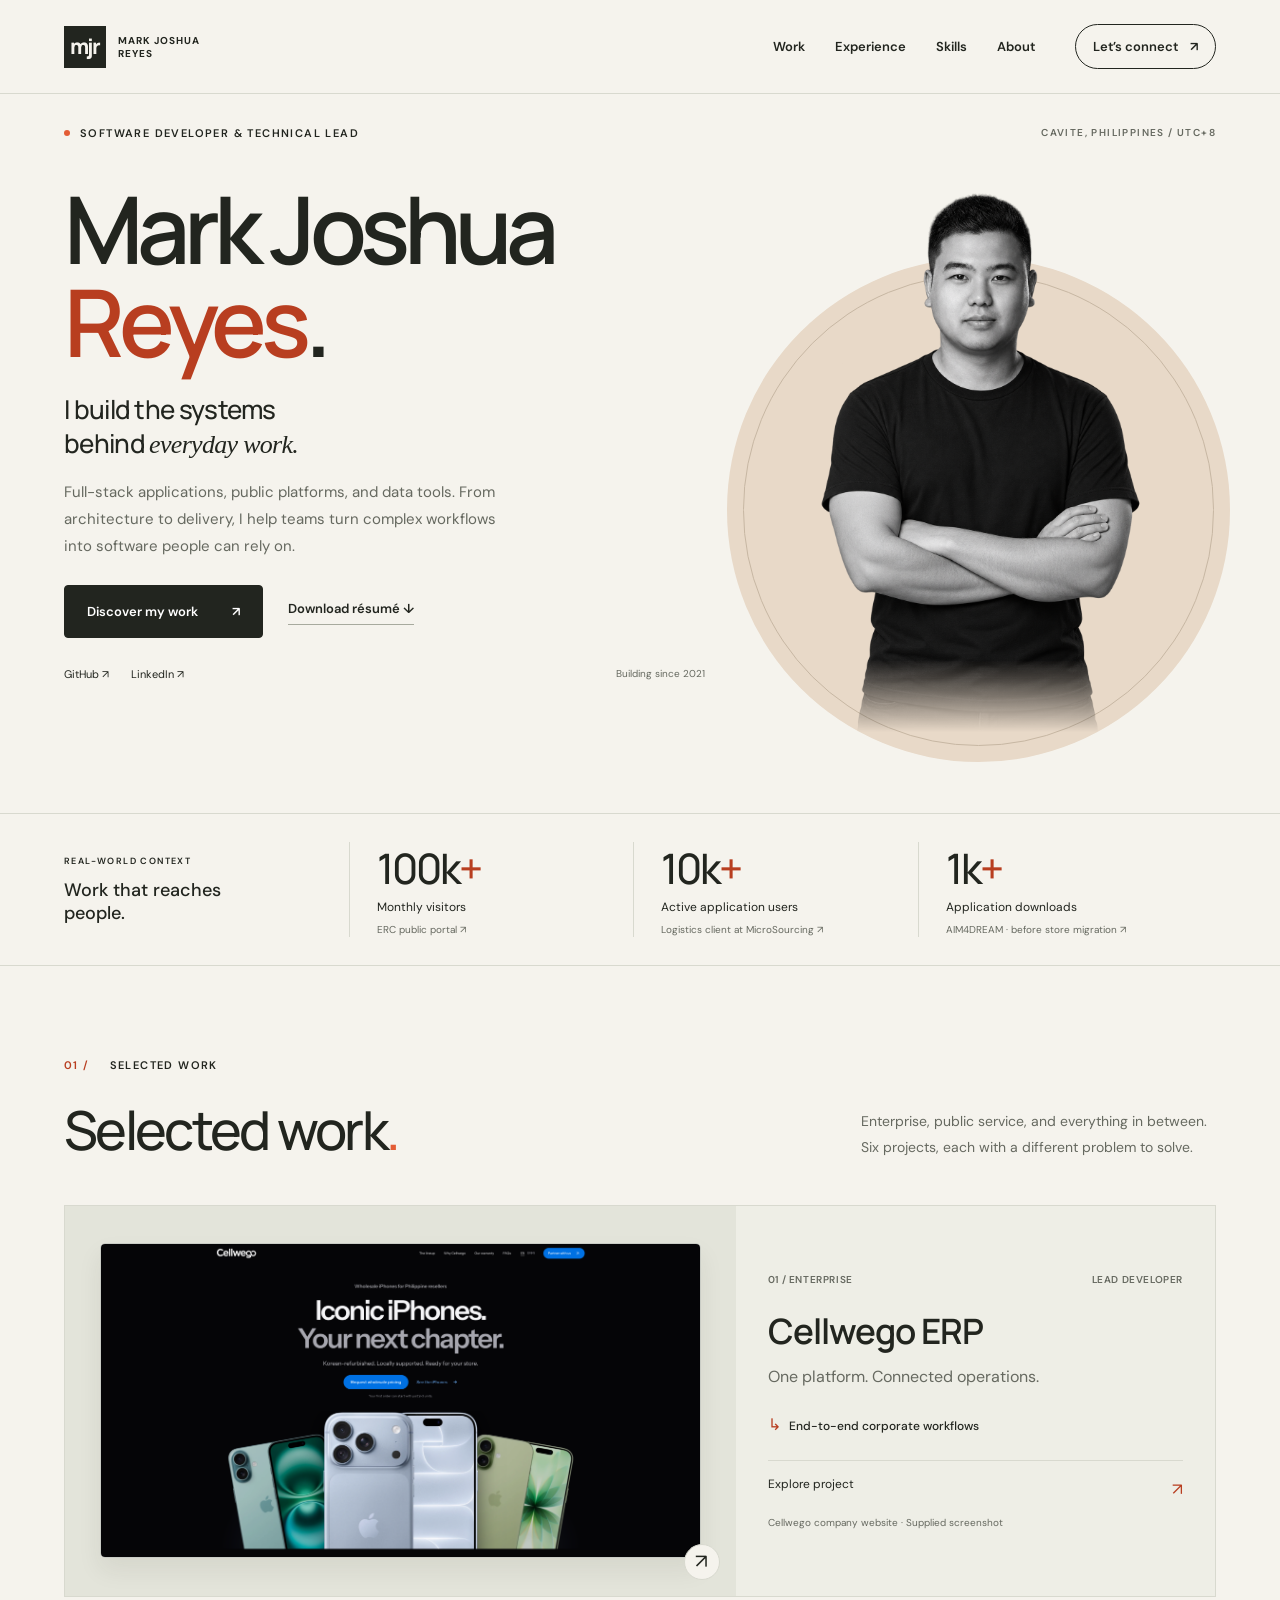
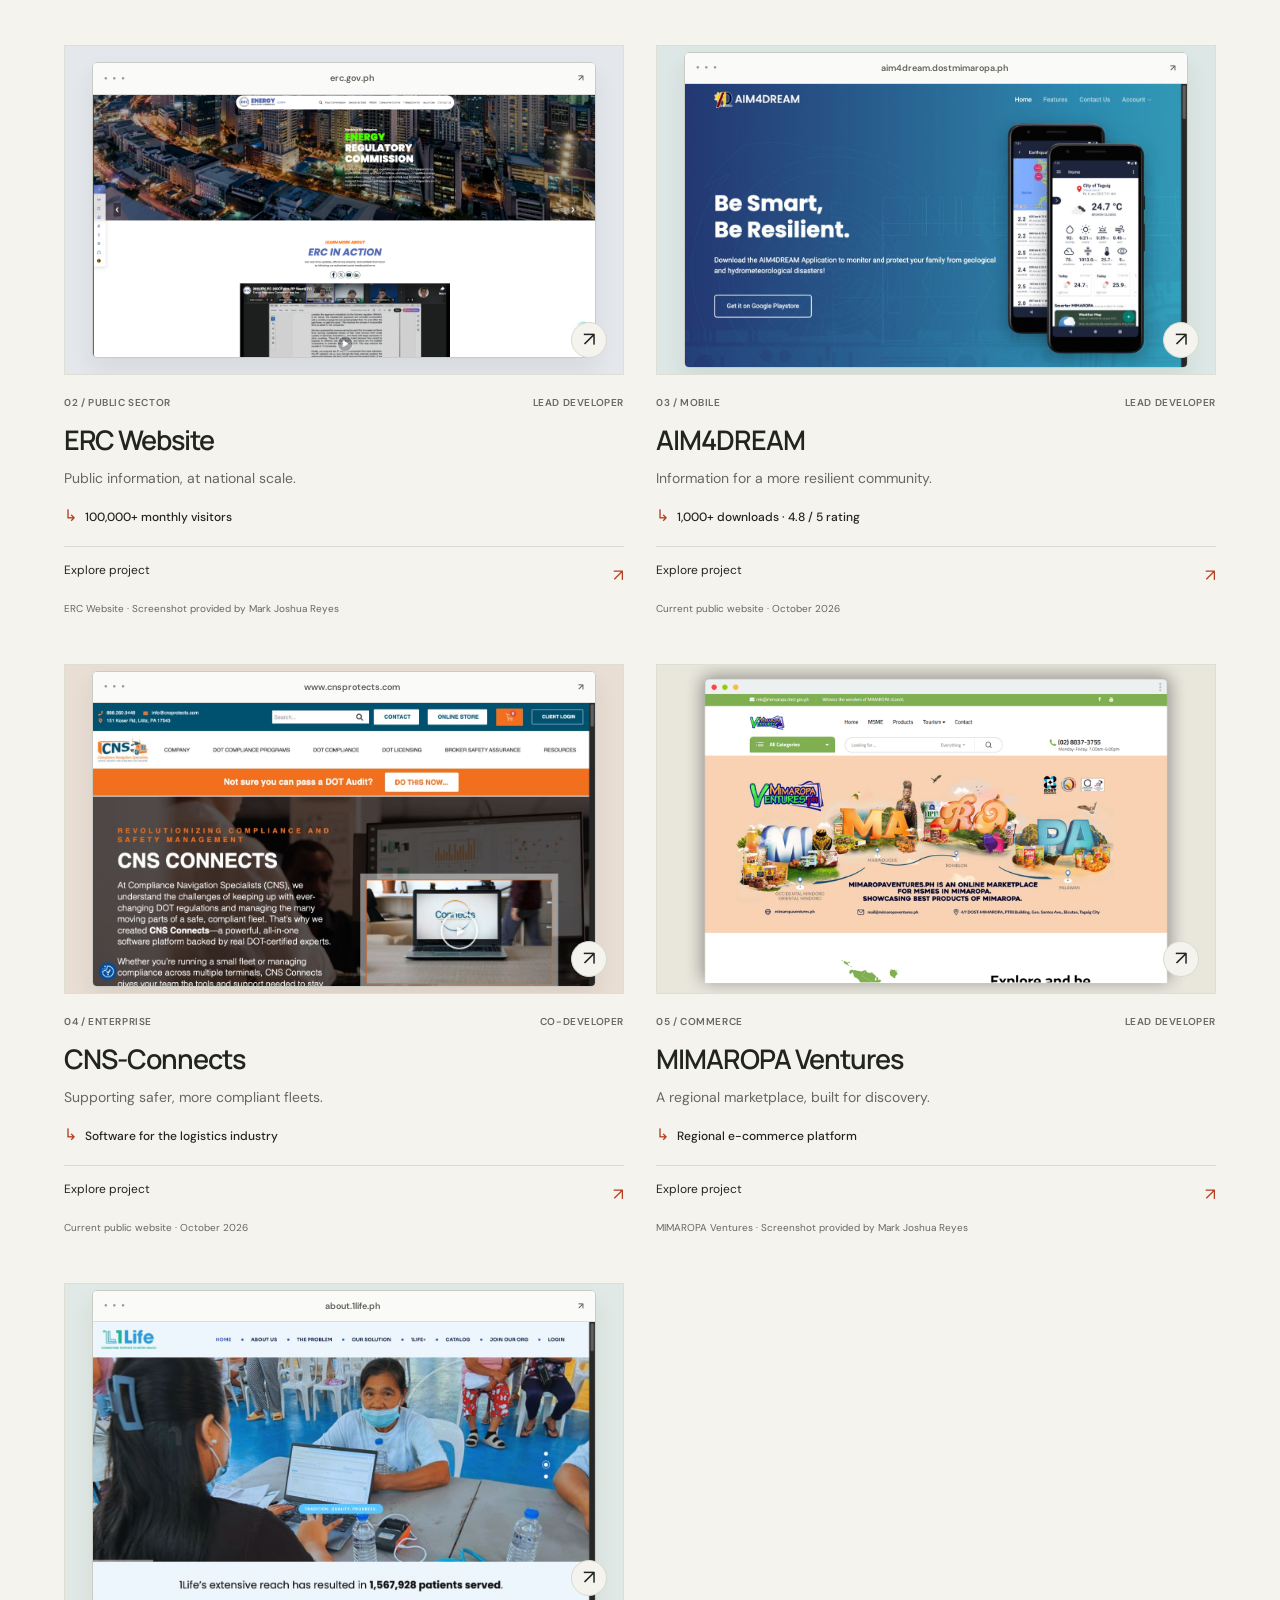
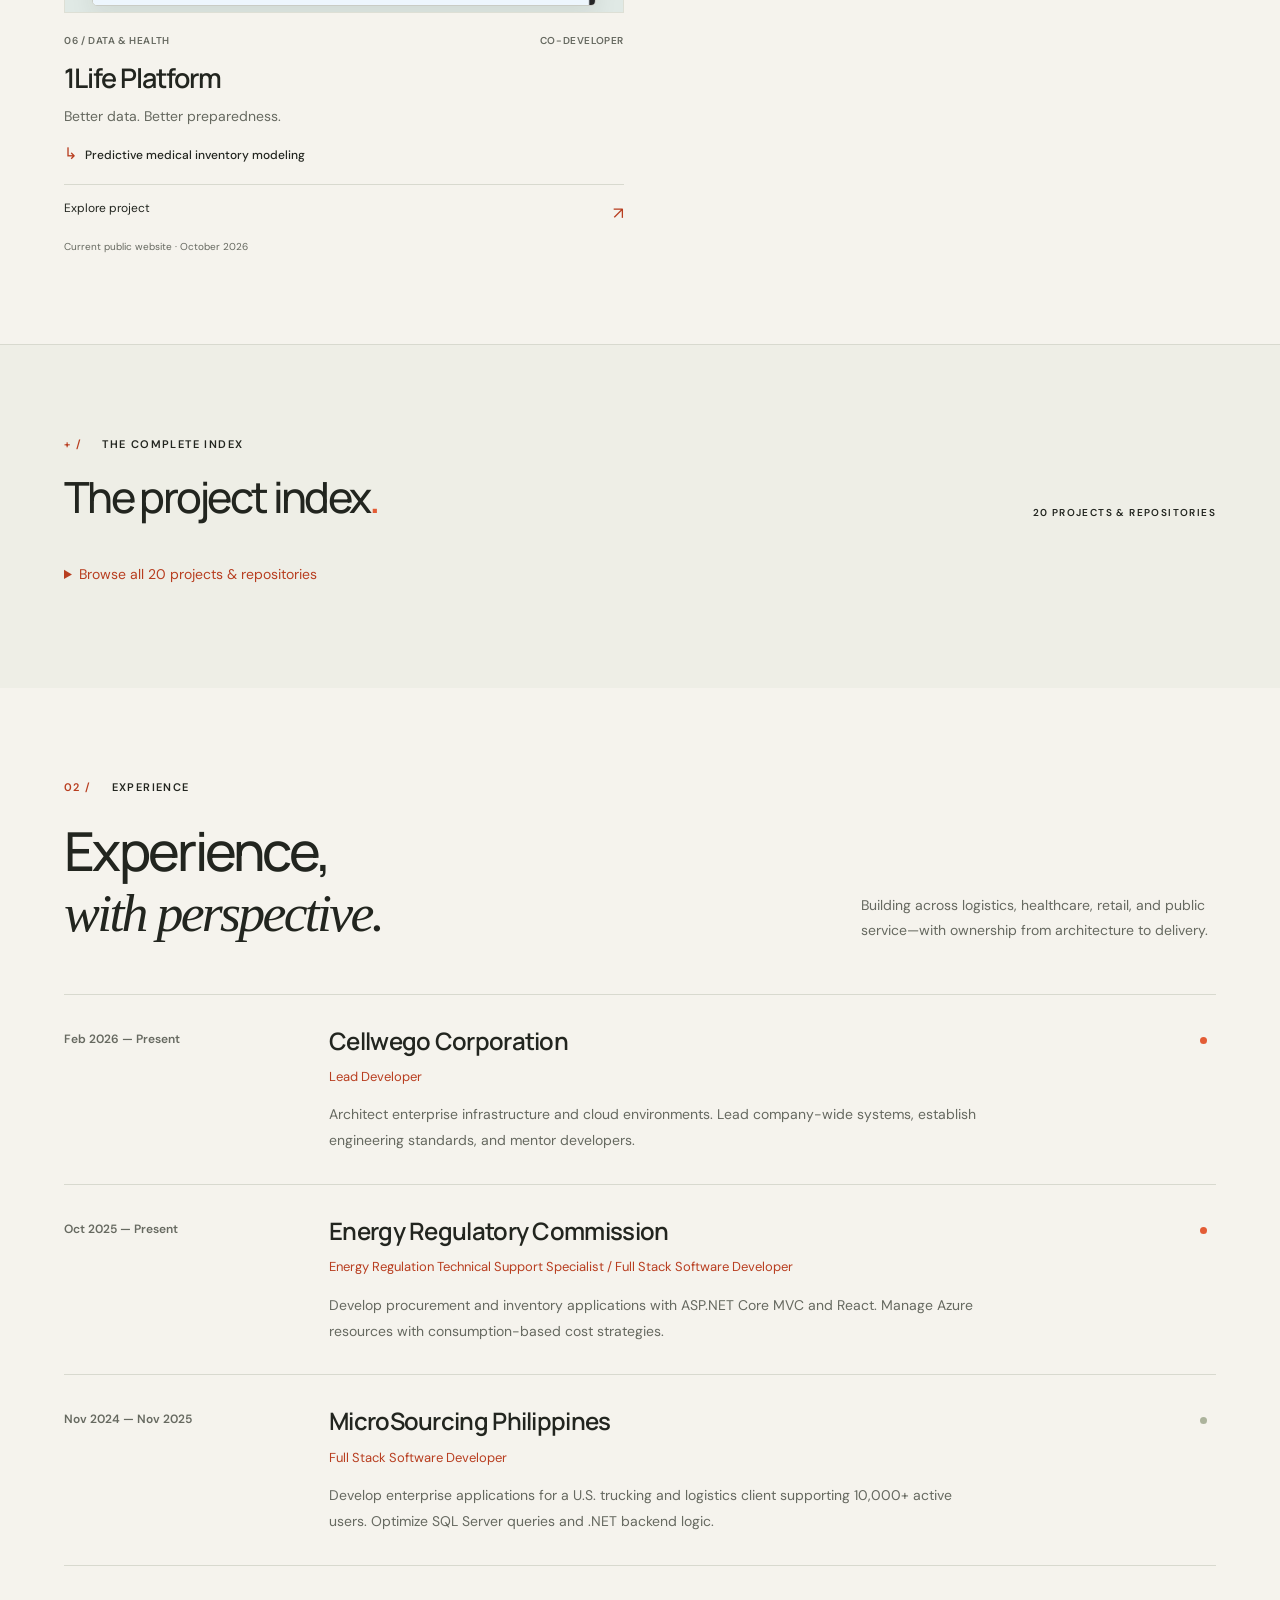
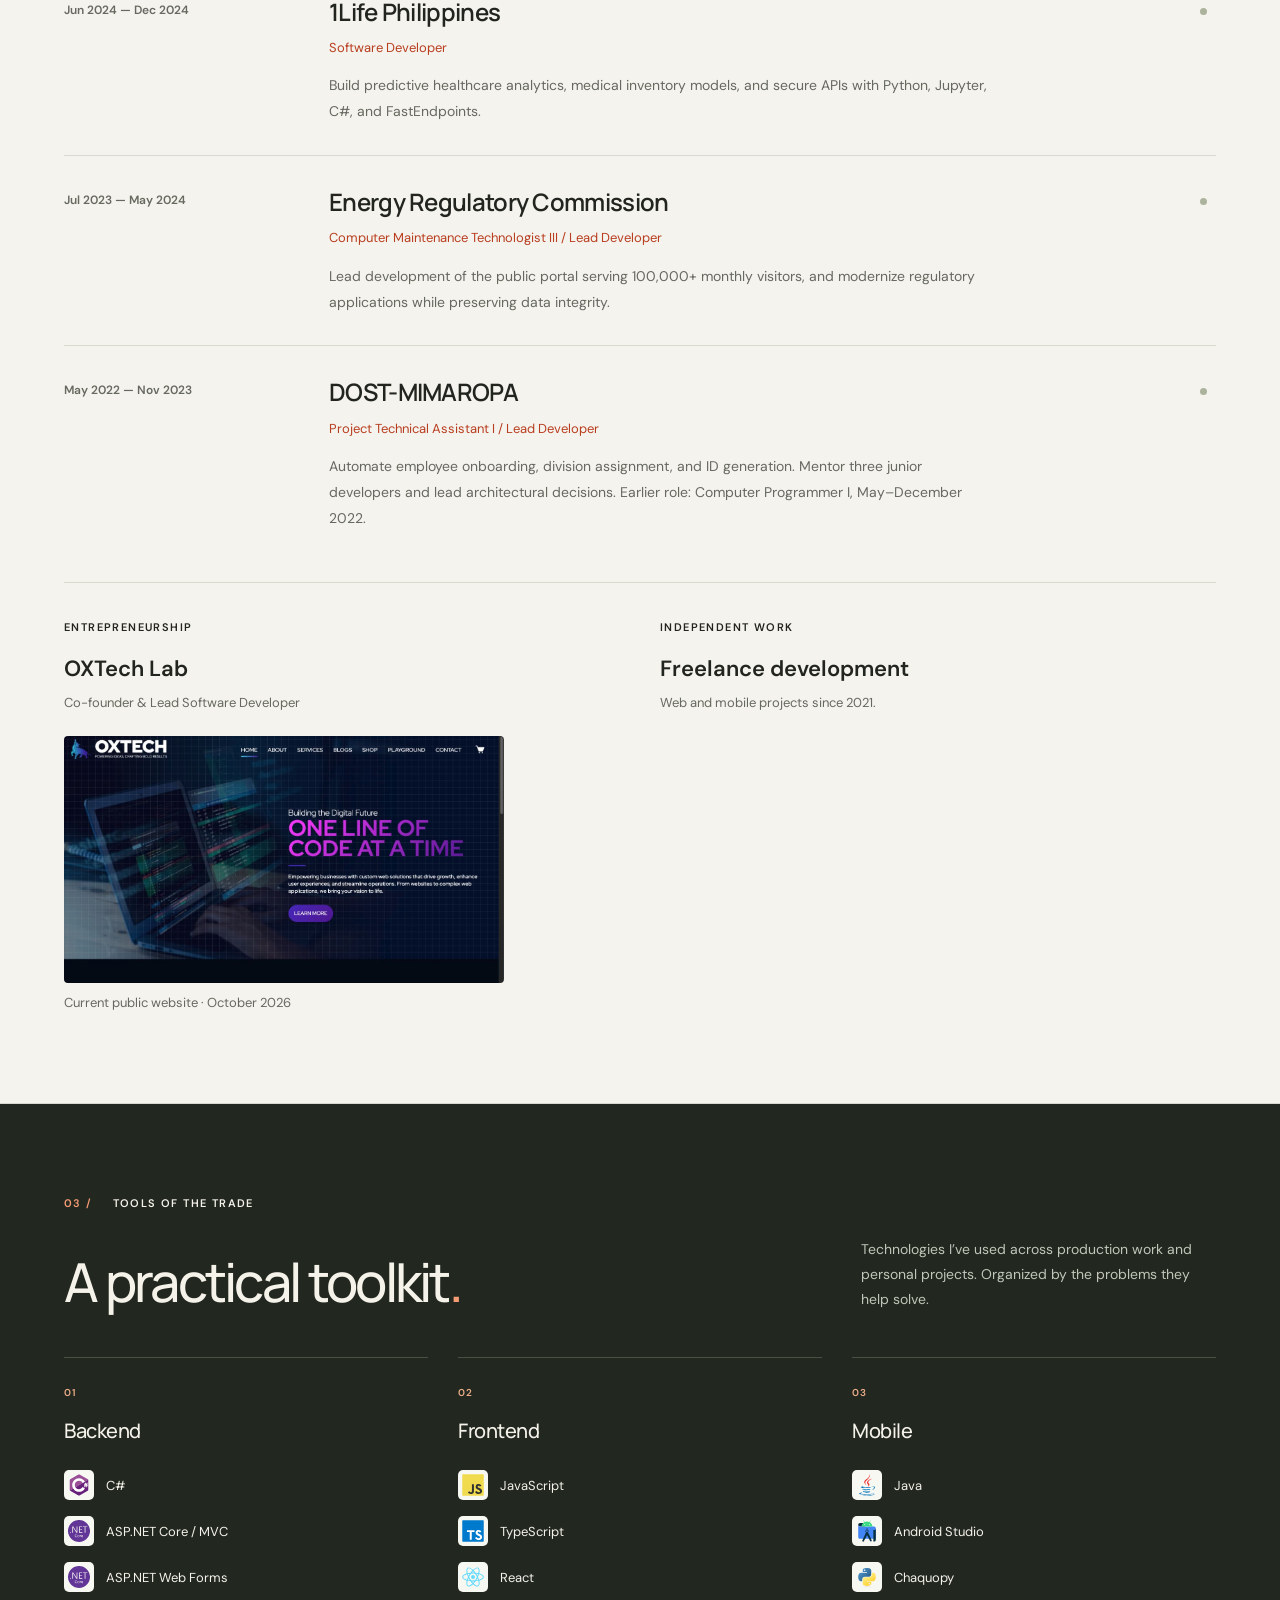
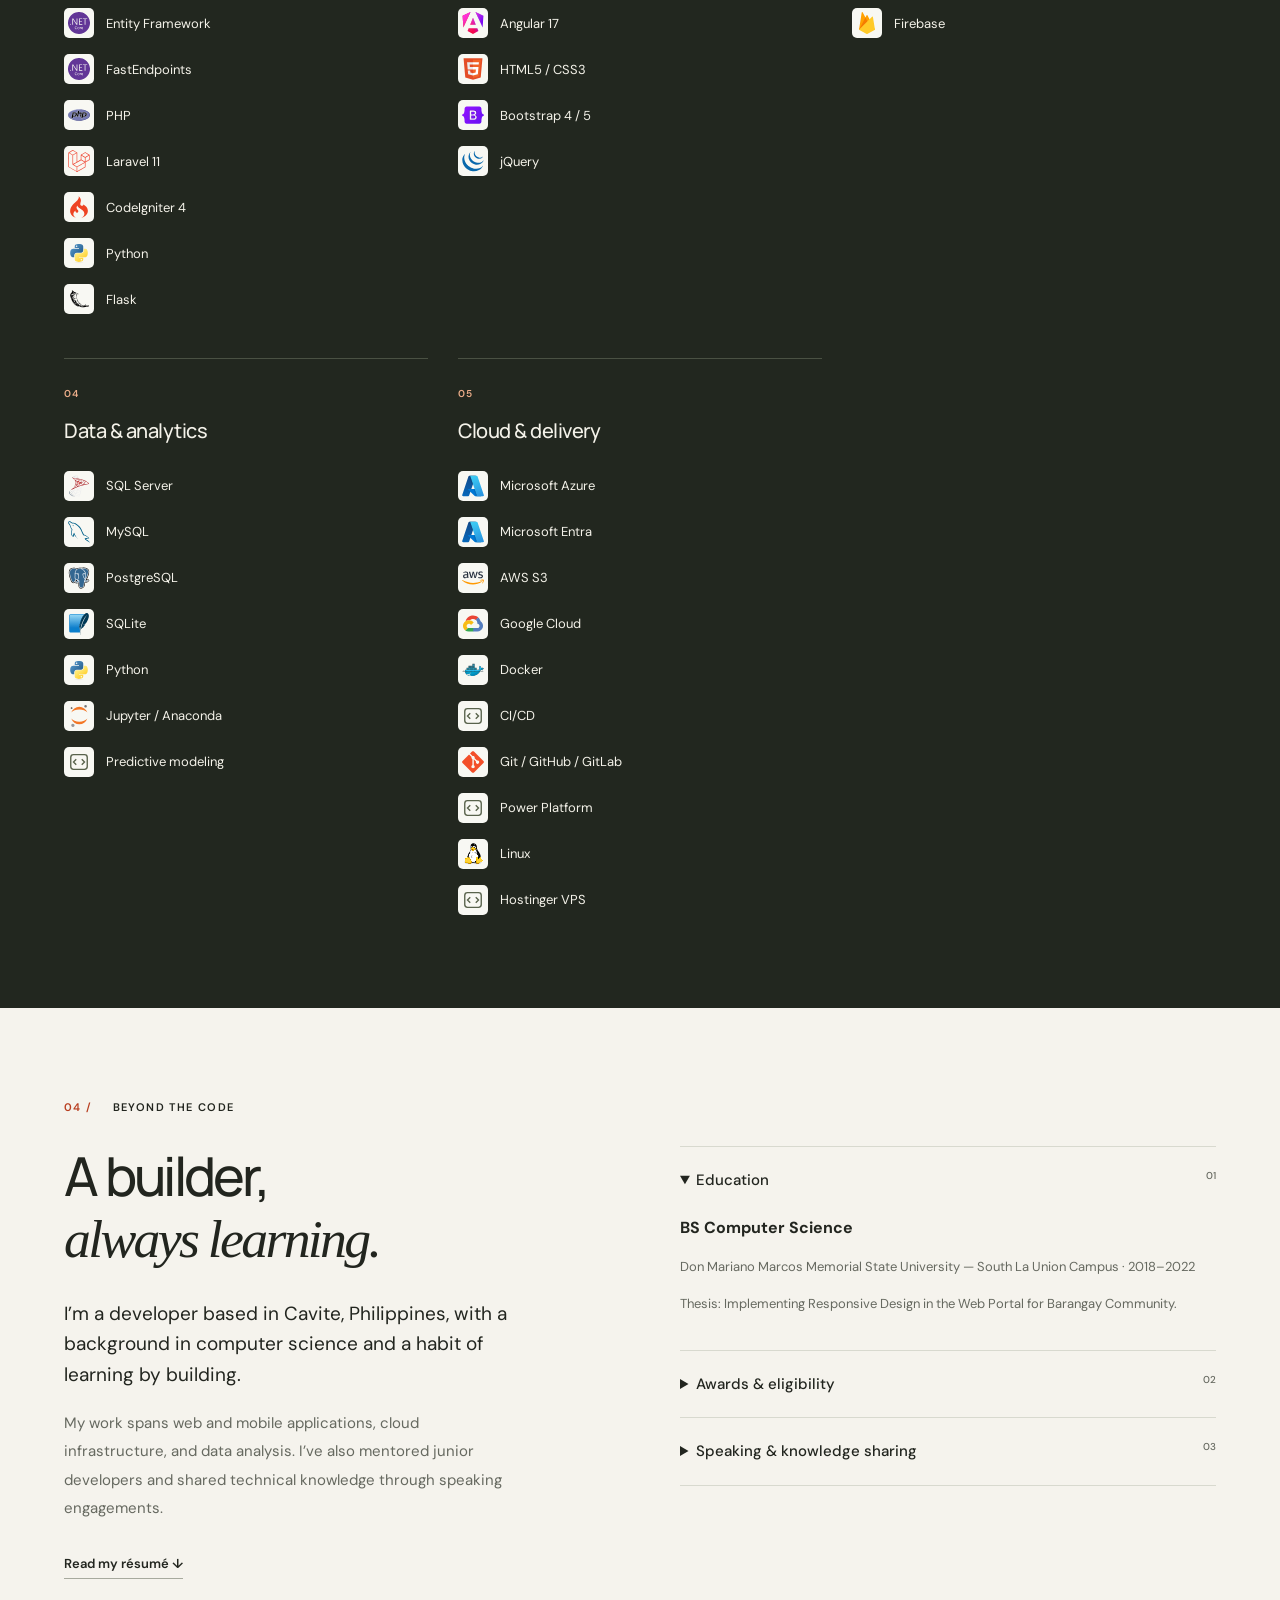
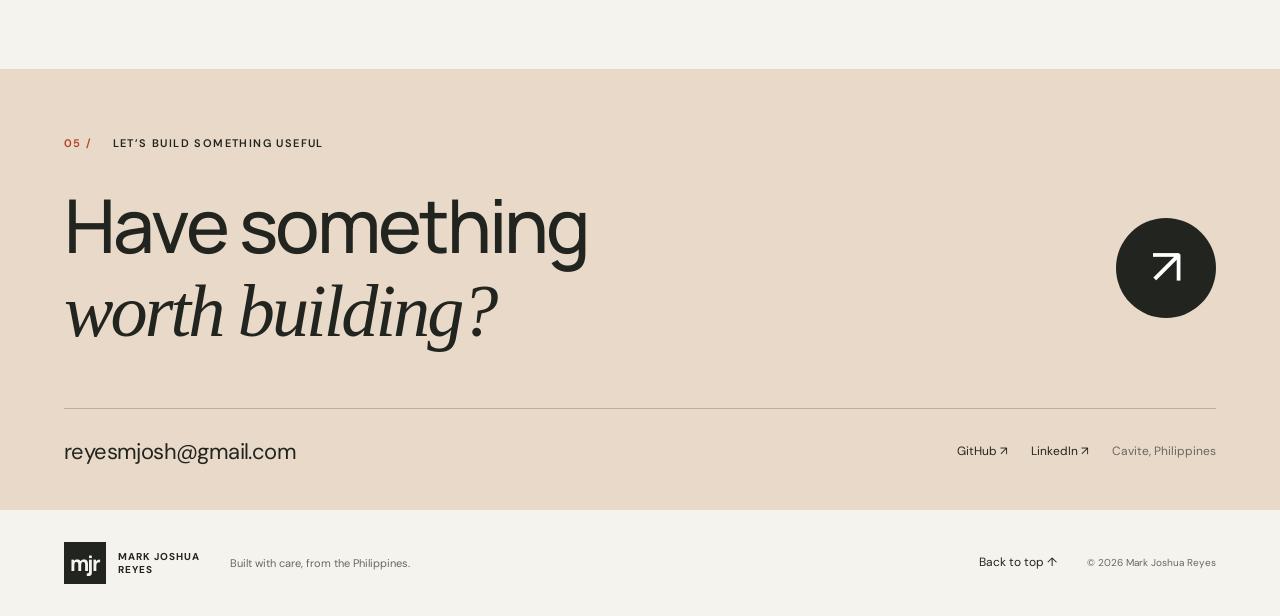
==== commit 259d4911: "Updated resume" ====
--- a/index.html
+++ b/index.html
@@ -1 +1 @@
-<!doctype html><html lang="en"><head><meta charset="utf-8"><meta name="viewport" content="width=device-width,initial-scale=1"><title>Mark Joshua Reyes — Full Stack Developer &amp; Technical Lead</title><meta name="description" content="Full stack developer and technical lead building enterprise applications, public platforms, and data-driven systems. Based in Cavite, Philippines."><meta property="og:title" content="Mark Joshua Reyes — Full Stack Developer &amp; Technical Lead"><meta property="og:description" content="Full stack developer and technical lead building enterprise applications, public platforms, and data-driven systems. Based in Cavite, Philippines."><meta property="og:type" content="website"><meta property="og:image" content="assets/social-card.jpg"><meta name="twitter:card" content="summary_large_image"><meta name="theme-color" content="#f5f3ed"><link rel="icon" href="assets/favicon.svg" type="image/svg+xml"><link rel="stylesheet" href="assets/style.css"><script defer src="assets/site.js"></script></head><body><a class="skip" href="#main">Skip to content</a><header class="header"><a class="wordmark" href="#" aria-label="Mark Joshua Reyes home"><span class="brand-symbol" aria-hidden="true">mjr</span><span class="brand-name">MARK JOSHUA<br>REYES</span></a><nav aria-label="Main navigation"><a href="#work">Work</a><a href="#experience">Experience</a><a href="#skills">Skills</a><a href="#about">About</a><a class="nav-contact" href="#contact">Let’s connect <span aria-hidden="true">↗</span></a></nav></header><main id="main"><section class="hero"><div class="hero-top"><span class="eyebrow"><i class="blue-dot"></i> SOFTWARE DEVELOPER & TECHNICAL LEAD</span><span class="location">CAVITE, PHILIPPINES / UTC+8</span></div><div class="hero-grid"><div class="hero-copy"><div class="hero-index">INDEPENDENT THINKING. SHARED PROGRESS.</div><h1>Mark Joshua<br><span>Reyes<span class="name-dot">.</span></span></h1><p class="hero-intro">I build the systems<br>behind <em>everyday work.</em></p><p class="hero-description">Full-stack applications, public platforms, and data tools. From architecture to delivery, I help teams turn complex workflows into software people can rely on.</p><div class="hero-actions"><a class="button" href="#work">Discover my work <span aria-hidden="true">↗</span></a><a class="text-link" href="assets/mark-joshua-reyes-resume.pdf" download>Download résumé <span aria-hidden="true">↓</span></a></div><div class="hero-foot"><a href="https://github.com/reyesmjosh">GitHub ↗</a><a href="https://www.linkedin.com/in/reyesmjosh">LinkedIn ↗</a><span>Building since 2021</span></div></div><figure class="portrait"><span class="portrait-orbit" aria-hidden="true"></span><span class="portrait-note">THE PERSON<br>BEHIND THE CODE.</span><img src="assets/mark-reyes-extended.png" width="1024" height="1536" alt="Black and white portrait of Mark Joshua Reyes" fetchpriority="high"><figcaption><span>FULL STACK. FULL OWNERSHIP.</span><span aria-hidden="true">✳</span></figcaption></figure></div></section><section class="impact-strip" aria-label="Selected impact"><div class="impact-intro"><span class="eyebrow">REAL-WORLD CONTEXT</span><p>Work that reaches<br>people.</p></div><a href="projects/erc.html"><strong>100k<span>+</span></strong><span>Monthly visitors</span><small>ERC public portal ↗</small></a><a href="#experience"><strong>10k<span>+</span></strong><span>Active application users</span><small>Logistics client at MicroSourcing ↗</small></a><a href="projects/aim4dream.html"><strong>1k<span>+</span></strong><span>Application downloads</span><small>AIM4DREAM · before store migration ↗</small></a></section><section id="work" class="section"><div class="eyebrow"><span>01 /</span> SELECTED WORK</div><div class="section-heading"><h2>Selected work<span class="heading-dot">.</span></h2><p>Enterprise, public service, and everything in between. Six projects, each with a different problem to solve.</p></div><div class="project-grid"><article class="project"><a class="project-cover cover-cellwego has-capture" href="projects/cellwego.html" aria-label="Explore Cellwego ERP"><div class="capture-window"><img src="assets/projects/cellwego.png" alt="Cellwego company website showcasing wholesale iPhones — screenshot provided by Mark Joshua Reyes" width="2524" height="1319" loading="lazy"></div><span class="project-open" aria-hidden="true">↗</span></a><div class="project-info"><div class="project-kicker"><span>01 / Enterprise</span><span>Lead Developer</span></div><h3><a href="projects/cellwego.html">Cellwego ERP</a></h3><p class="project-description">One platform. Connected operations.</p><p class="project-result"><span aria-hidden="true">↳</span> End-to-end corporate workflows</p><a class="case-link" href="projects/cellwego.html">Explore project <span aria-hidden="true">↗</span></a><p class="capture-caption">Cellwego company website · Supplied screenshot</p></div></article><article class="project"><a class="project-cover cover-erc has-capture" href="projects/erc.html" aria-label="Explore ERC Website"><div class="capture-window"><div class="capture-bar"><span aria-hidden="true">● ● ●</span><span>erc.gov.ph</span><span>↗</span></div><img src="assets/projects/erc.png" alt="ERC website screenshot provided by Mark Joshua Reyes" width="2533" height="1320" loading="lazy"></div><span class="project-open" aria-hidden="true">↗</span></a><div class="project-info"><div class="project-kicker"><span>02 / Public sector</span><span>Lead Developer</span></div><h3><a href="projects/erc.html">ERC Website</a></h3><p class="project-description">Public information, at national scale.</p><p class="project-result"><span aria-hidden="true">↳</span> 100,000+ monthly visitors</p><a class="case-link" href="projects/erc.html">Explore project <span aria-hidden="true">↗</span></a><p class="capture-caption">ERC Website · Screenshot provided by Mark Joshua Reyes</p></div></article><article class="project"><a class="project-cover cover-aim4dream has-capture" href="projects/aim4dream.html" aria-label="Explore AIM4DREAM"><div class="capture-window"><div class="capture-bar"><span aria-hidden="true">● ● ●</span><span>aim4dream.dostmimaropa.ph</span><span>↗</span></div><img src="assets/projects/aim4dream.jpg" alt="Current public AIM4DREAM website captured on 19 October 2026" width="1265" height="712" loading="lazy"></div><span class="project-open" aria-hidden="true">↗</span></a><div class="project-info"><div class="project-kicker"><span>03 / Mobile</span><span>Lead Developer</span></div><h3><a href="projects/aim4dream.html">AIM4DREAM</a></h3><p class="project-description">Information for a more resilient community.</p><p class="project-result"><span aria-hidden="true">↳</span> 1,000+ downloads · 4.8 / 5 rating</p><a class="case-link" href="projects/aim4dream.html">Explore project <span aria-hidden="true">↗</span></a><p class="capture-caption">Current public website · October 2026</p></div></article><article class="project"><a class="project-cover cover-cns-connects has-capture" href="projects/cns-connects.html" aria-label="Explore CNS-Connects"><div class="capture-window"><div class="capture-bar"><span aria-hidden="true">● ● ●</span><span>www.cnsprotects.com</span><span>↗</span></div><img src="assets/projects/cns-connects.jpg" alt="Current public CNS-Connects website captured on 19 October 2026" width="1265" height="712" loading="lazy"></div><span class="project-open" aria-hidden="true">↗</span></a><div class="project-info"><div class="project-kicker"><span>04 / Enterprise</span><span>Co-developer</span></div><h3><a href="projects/cns-connects.html">CNS-Connects</a></h3><p class="project-description">Supporting safer, more compliant fleets.</p><p class="project-result"><span aria-hidden="true">↳</span> Software for the logistics industry</p><a class="case-link" href="projects/cns-connects.html">Explore project <span aria-hidden="true">↗</span></a><p class="capture-caption">Current public website · October 2026</p></div></article><article class="project"><a class="project-cover cover-mimaropa-ventures has-capture" href="projects/mimaropa-ventures.html" aria-label="Explore MIMAROPA Ventures"><div class="supplied-capture"><img src="assets/projects/mimaropa-ventures.png" alt="MIMAROPA Ventures marketplace screenshot provided by Mark Joshua Reyes" width="1504" height="1018" loading="lazy"></div><span class="project-open" aria-hidden="true">↗</span></a><div class="project-info"><div class="project-kicker"><span>05 / Commerce</span><span>Lead Developer</span></div><h3><a href="projects/mimaropa-ventures.html">MIMAROPA Ventures</a></h3><p class="project-description">A regional marketplace, built for discovery.</p><p class="project-result"><span aria-hidden="true">↳</span> Regional e-commerce platform</p><a class="case-link" href="projects/mimaropa-ventures.html">Explore project <span aria-hidden="true">↗</span></a><p class="capture-caption">MIMAROPA Ventures · Screenshot provided by Mark Joshua Reyes</p></div></article><article class="project"><a class="project-cover cover-1life has-capture" href="projects/1life.html" aria-label="Explore 1Life Platform"><div class="capture-window"><div class="capture-bar"><span aria-hidden="true">● ● ●</span><span>about.1life.ph</span><span>↗</span></div><img src="assets/projects/1life.jpg" alt="Current public 1Life Platform website captured on 19 October 2026" width="1265" height="712" loading="lazy"></div><span class="project-open" aria-hidden="true">↗</span></a><div class="project-info"><div class="project-kicker"><span>06 / Data & health</span><span>Co-developer</span></div><h3><a href="projects/1life.html">1Life Platform</a></h3><p class="project-description">Better data. Better preparedness.</p><p class="project-result"><span aria-hidden="true">↳</span> Predictive medical inventory modeling</p><a class="case-link" href="projects/1life.html">Explore project <span aria-hidden="true">↗</span></a><p class="capture-caption">Current public website · October 2026</p></div></article></div></section><section class="archive section" aria-labelledby="archive-heading"><div class="archive-heading"><div><div class="eyebrow"><span>+ /</span> THE COMPLETE INDEX</div><h2 id="archive-heading">The project index<span class="heading-dot">.</span></h2></div><span class="mono">20 PROJECTS & REPOSITORIES</span></div><div class="archive-controls" hidden><label>Find a project<input id="project-search" type="search" placeholder="Search projects, technologies, roles…"></label><label>Category<select id="project-category"><option value="all">All categories</option><option>Commerce</option><option>Data &amp; health</option><option>Enterprise</option><option>Mobile</option><option>Open source</option><option>Public sector</option><option>Web</option></select></label><p id="result-count" role="status" aria-live="polite"></p></div><div id="archive-list"><article class="archive-row" data-category="Enterprise" data-search="cellwego erp enterprise lead developer"><span class="archive-number">01</span><h3><a href="projects/cellwego.html">Cellwego ERP <span aria-hidden="true">↗</span></a></h3><span class="archive-category">Enterprise</span><p>Lead Developer</p></article><article class="archive-row" data-category="Public sector" data-search="erc website public sector lead developer"><span class="archive-number">02</span><h3><a href="projects/erc.html">ERC Website <span aria-hidden="true">↗</span></a></h3><span class="archive-category">Public sector</span><p>Lead Developer</p></article><article class="archive-row" data-category="Mobile" data-search="aim4dream mobile lead developer"><span class="archive-number">03</span><h3><a href="projects/aim4dream.html">AIM4DREAM <span aria-hidden="true">↗</span></a></h3><span class="archive-category">Mobile</span><p>Lead Developer</p></article><article class="archive-row" data-category="Enterprise" data-search="cns-connects enterprise co-developer"><span class="archive-number">04</span><h3><a href="projects/cns-connects.html">CNS-Connects <span aria-hidden="true">↗</span></a></h3><span class="archive-category">Enterprise</span><p>Co-developer</p></article><article class="archive-row" data-category="Commerce" data-search="mimaropa ventures commerce lead developer"><span class="archive-number">05</span><h3><a href="projects/mimaropa-ventures.html">MIMAROPA Ventures <span aria-hidden="true">↗</span></a></h3><span class="archive-category">Commerce</span><p>Lead Developer</p></article><article class="archive-row" data-category="Data &amp; health" data-search="1life platform data &amp; health co-developer"><span class="archive-number">06</span><h3><a href="projects/1life.html">1Life Platform <span aria-hidden="true">↗</span></a></h3><span class="archive-category">Data &amp; health</span><p>Co-developer</p></article><article class="archive-row" data-category="Enterprise" data-search="oxtech lab enterprise co-founder &amp; lead software developer"><span class="archive-number">07</span><h3><a href="https://oxtechlab.com">OXTech Lab <span aria-hidden="true">↗</span></a></h3><span class="archive-category">Enterprise</span><p>Co-founder &amp; Lead Software Developer</p></article><article class="archive-row" data-category="Web" data-search="amm:porong web lead developer"><span class="archive-number">08</span><h3>AMM:Porong</h3><span class="archive-category">Web</span><p>Lead Developer</p><details class="archive-preview"><summary>View AMM:Porong screenshot</summary><figure><a href="assets/projects/ammporong.png" aria-label="Open full-size AMM:Porong screenshot"><img src="assets/projects/ammporong.png" alt="AI-assisted Porong fish analysis interface — screenshot provided by Mark Joshua Reyes" width="1504" height="1018" loading="lazy"></a><figcaption>AI-assisted Porong fish analysis interface · Supplied by Mark Joshua Reyes <a href="assets/projects/ammporong.png">Open full-size image ↗</a></figcaption></figure></details></article><article class="archive-row" data-category="Web" data-search="educate web lead developer"><span class="archive-number">09</span><h3>Educate</h3><span class="archive-category">Web</span><p>Lead Developer</p><details class="archive-preview"><summary>View Educate screenshot</summary><figure><a href="assets/projects/educate.png" aria-label="Open full-size Educate screenshot"><img src="assets/projects/educate.png" alt="School management dashboard with news, announcements, and academic resources — screenshot provided by Mark Joshua Reyes" width="1504" height="1018" loading="lazy"></a><figcaption>School management dashboard with news, announcements, and academic resources · Supplied by Mark Joshua Reyes <a href="assets/projects/educate.png">Open full-size image ↗</a></figcaption></figure></details></article><article class="archive-row" data-category="Web" data-search="dmmmsu-sluc ccs dms web lead developer"><span class="archive-number">10</span><h3>DMMMSU-SLUC CCS DMS</h3><span class="archive-category">Web</span><p>Lead Developer</p><details class="archive-preview"><summary>View DMMMSU-SLUC CCS DMS screenshot</summary><figure><a href="assets/projects/dms.png" aria-label="Open full-size DMMMSU-SLUC CCS DMS screenshot"><img src="assets/projects/dms.png" alt="Document management dashboard with reports and faculty attendance — screenshot provided by Mark Joshua Reyes" width="1504" height="1018" loading="lazy"></a><figcaption>Document management dashboard with reports and faculty attendance · Supplied by Mark Joshua Reyes <a href="assets/projects/dms.png">Open full-size image ↗</a></figcaption></figure></details></article><article class="archive-row" data-category="Web" data-search="e-compendium of thesis abstract web lead developer"><span class="archive-number">11</span><h3>e-Compendium of Thesis Abstract</h3><span class="archive-category">Web</span><p>Lead Developer</p><details class="archive-preview"><summary>View e-Compendium of Thesis Abstract screenshot</summary><figure><a href="assets/projects/ecta.png" aria-label="Open full-size e-Compendium of Thesis Abstract screenshot"><img src="assets/projects/ecta.png" alt="CCS thesis manuscript search homepage — screenshot provided by Mark Joshua Reyes" width="1504" height="1018" loading="lazy"></a><figcaption>CCS thesis manuscript search homepage · Supplied by Mark Joshua Reyes <a href="assets/projects/ecta.png">Open full-size image ↗</a></figcaption></figure></details></article><article class="archive-row" data-category="Commerce" data-search="pa-mine commerce lead developer"><span class="archive-number">12</span><h3>Pa-Mine</h3><span class="archive-category">Commerce</span><p>Lead Developer</p><details class="archive-preview"><summary>View Pa-Mine screenshot</summary><figure><a href="assets/projects/pamine.png" aria-label="Open full-size Pa-Mine screenshot"><img src="assets/projects/pamine.png" alt="Facebook live selling platform landing page — screenshot provided by Mark Joshua Reyes" width="1504" height="1018" loading="lazy"></a><figcaption>Facebook live selling platform landing page · Supplied by Mark Joshua Reyes <a href="assets/projects/pamine.png">Open full-size image ↗</a></figcaption></figure></details></article><article class="archive-row" data-category="Public sector" data-search="dost-mimaropa management system public sector lead developer"><span class="archive-number">13</span><h3>DOST-MIMAROPA Management System</h3><span class="archive-category">Public sector</span><p>Lead Developer</p></article><article class="archive-row" data-category="Public sector" data-search="funds public sector lead developer"><span class="archive-number">14</span><h3>FUNDS</h3><span class="archive-category">Public sector</span><p>Lead Developer</p></article><article class="archive-row" data-category="Commerce" data-search="hija’s eternitea commerce lead developer"><span class="archive-number">15</span><h3>Hija’s Eternitea</h3><span class="archive-category">Commerce</span><p>Lead Developer</p><details class="archive-preview"><summary>View Hija’s Eternitea screenshot</summary><figure><a href="assets/projects/hijaseternitea.png" aria-label="Open full-size Hija’s Eternitea screenshot"><img src="assets/projects/hijaseternitea.png" alt="Milk tea storefront with product search and shopping cart — screenshot provided by Mark Joshua Reyes" width="1504" height="1018" loading="lazy"></a><figcaption>Milk tea storefront with product search and shopping cart · Supplied by Mark Joshua Reyes <a href="assets/projects/hijaseternitea.png">Open full-size image ↗</a></figcaption></figure></details></article><article class="archive-row" data-category="Public sector" data-search="barangay portal public sector lead developer · award-winning thesis"><span class="archive-number">16</span><h3>Barangay Portal</h3><span class="archive-category">Public sector</span><p>Lead Developer · Award-winning thesis</p></article><article class="archive-row" data-category="Open source" data-search="android-pycom open source python compiler on android · java / chaquopy"><span class="archive-number">17</span><h3><a href="https://github.com/reyesmjosh/Android-PyCom">Android-PyCom <span aria-hidden="true">↗</span></a></h3><span class="archive-category">Open source</span><p>Python compiler on Android · Java / Chaquopy</p></article><article class="archive-row" data-category="Open source" data-search="binatext open source text ↔ binary conversion · java / chaquopy"><span class="archive-number">18</span><h3><a href="https://github.com/reyesmjosh/BinaText">BinaText <span aria-hidden="true">↗</span></a></h3><span class="archive-category">Open source</span><p>Text ↔ binary conversion · Java / Chaquopy</p></article><article class="archive-row" data-category="Open source" data-search="bluetooth-chat open source peer-to-peer bluetooth chat · android / java"><span class="archive-number">19</span><h3><a href="https://github.com/reyesmjosh/Bluetooth-Chat">Bluetooth-Chat <span aria-hidden="true">↗</span></a></h3><span class="archive-category">Open source</span><p>Peer-to-peer Bluetooth chat · Android / Java</p></article><article class="archive-row" data-category="Open source" data-search="theft-detection open source fork · upstream ai / computer vision project"><span class="archive-number">20</span><h3><a href="https://github.com/reyesmjosh/Theft-Detection">Theft-Detection <span aria-hidden="true">↗</span></a></h3><span class="archive-category">Open source</span><p>Fork · Upstream AI / computer vision project</p></article></div><p id="empty-results" hidden>No projects match. Try another keyword or category.</p><p class="small-note">Professional projects and personal code, together. Repository links open on GitHub; forks are labeled explicitly.</p></section><section id="experience" class="section experience"><div class="eyebrow"><span>02 /</span> EXPERIENCE</div><div class="section-heading"><h2>Experience,<br><span class="serif">with perspective.</span></h2><p>Building across logistics, healthcare, retail, and public service—with ownership from architecture to delivery.</p></div><div class="timeline"><article class="timeline-row"><p class="mono">Feb 2026 — Present</p><div><h3>Cellwego Corporation</h3><span class="role">Lead Developer</span><p>Architect enterprise infrastructure and cloud environments. Lead company-wide systems, establish engineering standards, and mentor developers.</p></div><span class="timeline-dot" aria-hidden="true"></span></article><article class="timeline-row"><p class="mono">Oct 2025 — Present</p><div><h3>Energy Regulatory Commission</h3><span class="role">Energy Regulation Technical Support Specialist / Full Stack Software Developer</span><p>Develop procurement and inventory applications with ASP.NET Core MVC and React. Manage Azure resources with consumption-based cost strategies.</p></div><span class="timeline-dot" aria-hidden="true"></span></article><article class="timeline-row"><p class="mono">Nov 2024 — Nov 2025</p><div><h3>MicroSourcing Philippines</h3><span class="role">Full Stack Software Developer</span><p>Develop enterprise applications for a U.S. trucking and logistics client supporting 10,000+ active users. Optimize SQL Server queries and .NET backend logic.</p></div><span class="timeline-dot" aria-hidden="true"></span></article><article class="timeline-row"><p class="mono">Jun 2024 — Dec 2024</p><div><h3>1Life Philippines</h3><span class="role">Software Developer</span><p>Build predictive healthcare analytics, medical inventory models, and secure APIs with Python, Jupyter, C#, and FastEndpoints.</p></div><span class="timeline-dot" aria-hidden="true"></span></article><article class="timeline-row"><p class="mono">Jul 2023 — May 2024</p><div><h3>Energy Regulatory Commission</h3><span class="role">Computer Maintenance Technologist III / Lead Developer</span><p>Lead development of the public portal serving 100,000+ monthly visitors, and modernize regulatory applications while preserving data integrity.</p></div><span class="timeline-dot" aria-hidden="true"></span></article><article class="timeline-row"><p class="mono">May 2022 — Nov 2023</p><div><h3>DOST-MIMAROPA</h3><span class="role">Project Technical Assistant I / Lead Developer</span><p>Automate employee onboarding, division assignment, and ID generation. Mentor three junior developers and lead architectural decisions. Earlier role: Computer Programmer I, May–December 2022.</p></div><span class="timeline-dot" aria-hidden="true"></span></article></div><div class="additional-roles"><article><span class="eyebrow">ENTREPRENEURSHIP</span><h3>OXTech Lab</h3><p>Co-founder & Lead Software Developer</p><a class="oxtech-capture" href="https://oxtechlab.com" aria-label="Visit OXTech Lab"><img src="assets/projects/oxtech.jpg" width="1280" height="720" loading="lazy" alt="Current OXTech Lab homepage captured on 19 October 2026"></a><p class="capture-caption">Current public website · October 2026</p></article><article><span class="eyebrow">INDEPENDENT WORK</span><h3>Freelance development</h3><p>Web and mobile projects since 2021.</p></article></div></section><section id="skills" class="section"><div class="eyebrow"><span>03 /</span> TOOLS OF THE TRADE</div><div class="section-heading"><h2>A practical toolkit<span class="heading-dot">.</span></h2><p>Technologies I’ve used across production work and personal projects. Organized by the problems they help solve.</p></div><div class="skills-grid"><article class="skill-group"><span class="mono">01</span><h3>Backend</h3><ul><li><img src="assets/icons/csharp.svg" width="24" height="24" alt="" aria-hidden="true" loading="lazy"><span>C#</span></li><li><img src="assets/icons/dotnetcore.svg" width="24" height="24" alt="" aria-hidden="true" loading="lazy"><span>ASP.NET Core / MVC</span></li><li><img src="assets/icons/dotnetcore.svg" width="24" height="24" alt="" aria-hidden="true" loading="lazy"><span>ASP.NET Web Forms</span></li><li><img src="assets/icons/dotnetcore.svg" width="24" height="24" alt="" aria-hidden="true" loading="lazy"><span>Entity Framework</span></li><li><img src="assets/icons/dotnetcore.svg" width="24" height="24" alt="" aria-hidden="true" loading="lazy"><span>FastEndpoints</span></li><li><img src="assets/icons/php.svg" width="24" height="24" alt="" aria-hidden="true" loading="lazy"><span>PHP</span></li><li><img src="assets/icons/laravel.svg" width="24" height="24" alt="" aria-hidden="true" loading="lazy"><span>Laravel 11</span></li><li><img src="assets/icons/codeigniter.svg" width="24" height="24" alt="" aria-hidden="true" loading="lazy"><span>CodeIgniter 4</span></li><li><img src="assets/icons/python.svg" width="24" height="24" alt="" aria-hidden="true" loading="lazy"><span>Python</span></li><li><img src="assets/icons/flask.svg" width="24" height="24" alt="" aria-hidden="true" loading="lazy"><span>Flask</span></li></ul></article><article class="skill-group"><span class="mono">02</span><h3>Frontend</h3><ul><li><img src="assets/icons/javascript.svg" width="24" height="24" alt="" aria-hidden="true" loading="lazy"><span>JavaScript</span></li><li><img src="assets/icons/typescript.svg" width="24" height="24" alt="" aria-hidden="true" loading="lazy"><span>TypeScript</span></li><li><img src="assets/icons/react.svg" width="24" height="24" alt="" aria-hidden="true" loading="lazy"><span>React</span></li><li><img src="assets/icons/angular.svg" width="24" height="24" alt="" aria-hidden="true" loading="lazy"><span>Angular 17</span></li><li><img src="assets/icons/html5.svg" width="24" height="24" alt="" aria-hidden="true" loading="lazy"><span>HTML5 / CSS3</span></li><li><img src="assets/icons/bootstrap.svg" width="24" height="24" alt="" aria-hidden="true" loading="lazy"><span>Bootstrap 4 / 5</span></li><li><img src="assets/icons/jquery.svg" width="24" height="24" alt="" aria-hidden="true" loading="lazy"><span>jQuery</span></li></ul></article><article class="skill-group"><span class="mono">03</span><h3>Mobile</h3><ul><li><img src="assets/icons/java.svg" width="24" height="24" alt="" aria-hidden="true" loading="lazy"><span>Java</span></li><li><img src="assets/icons/androidstudio.svg" width="24" height="24" alt="" aria-hidden="true" loading="lazy"><span>Android Studio</span></li><li><img src="assets/icons/python.svg" width="24" height="24" alt="" aria-hidden="true" loading="lazy"><span>Chaquopy</span></li><li><img src="assets/icons/firebase.svg" width="24" height="24" alt="" aria-hidden="true" loading="lazy"><span>Firebase</span></li></ul></article><article class="skill-group"><span class="mono">04</span><h3>Data & analytics</h3><ul><li><img src="assets/icons/microsoftsqlserver.svg" width="24" height="24" alt="" aria-hidden="true" loading="lazy"><span>SQL Server</span></li><li><img src="assets/icons/mysql.svg" width="24" height="24" alt="" aria-hidden="true" loading="lazy"><span>MySQL</span></li><li><img src="assets/icons/postgresql.svg" width="24" height="24" alt="" aria-hidden="true" loading="lazy"><span>PostgreSQL</span></li><li><img src="assets/icons/sqlite.svg" width="24" height="24" alt="" aria-hidden="true" loading="lazy"><span>SQLite</span></li><li><img src="assets/icons/python.svg" width="24" height="24" alt="" aria-hidden="true" loading="lazy"><span>Python</span></li><li><img src="assets/icons/jupyter.svg" width="24" height="24" alt="" aria-hidden="true" loading="lazy"><span>Jupyter / Anaconda</span></li><li><svg class="tool-icon" width="24" height="24" viewBox="0 0 24 24" fill="none" stroke="currentColor" stroke-width="1.5" aria-hidden="true"><rect x="3" y="4" width="18" height="16" rx="3"/><path d="m9 9-3 3 3 3m6-6 3 3-3 3"/></svg><span>Predictive modeling</span></li></ul></article><article class="skill-group"><span class="mono">05</span><h3>Cloud & delivery</h3><ul><li><img src="assets/icons/azure.svg" width="24" height="24" alt="" aria-hidden="true" loading="lazy"><span>Microsoft Azure</span></li><li><img src="assets/icons/azure.svg" width="24" height="24" alt="" aria-hidden="true" loading="lazy"><span>Microsoft Entra</span></li><li><img src="assets/icons/amazonwebservices.svg" width="24" height="24" alt="" aria-hidden="true" loading="lazy"><span>AWS S3</span></li><li><img src="assets/icons/googlecloud.svg" width="24" height="24" alt="" aria-hidden="true" loading="lazy"><span>Google Cloud</span></li><li><img src="assets/icons/docker.svg" width="24" height="24" alt="" aria-hidden="true" loading="lazy"><span>Docker</span></li><li><svg class="tool-icon" width="24" height="24" viewBox="0 0 24 24" fill="none" stroke="currentColor" stroke-width="1.5" aria-hidden="true"><rect x="3" y="4" width="18" height="16" rx="3"/><path d="m9 9-3 3 3 3m6-6 3 3-3 3"/></svg><span>CI/CD</span></li><li><img src="assets/icons/git.svg" width="24" height="24" alt="" aria-hidden="true" loading="lazy"><span>Git / GitHub / GitLab</span></li><li><img src="assets/icons/git.svg" width="24" height="24" alt="" aria-hidden="true" loading="lazy"><span>Git LFS</span></li><li><svg class="tool-icon" width="24" height="24" viewBox="0 0 24 24" fill="none" stroke="currentColor" stroke-width="1.5" aria-hidden="true"><rect x="3" y="4" width="18" height="16" rx="3"/><path d="m9 9-3 3 3 3m6-6 3 3-3 3"/></svg><span>Power Platform</span></li><li><img src="assets/icons/linux.svg" width="24" height="24" alt="" aria-hidden="true" loading="lazy"><span>Linux</span></li><li><svg class="tool-icon" width="24" height="24" viewBox="0 0 24 24" fill="none" stroke="currentColor" stroke-width="1.5" aria-hidden="true"><rect x="3" y="4" width="18" height="16" rx="3"/><path d="m9 9-3 3 3 3m6-6 3 3-3 3"/></svg><span>Hostinger VPS</span></li></ul></article><article class="skill-group"><span class="mono">06</span><h3>Development tools</h3><ul><li><img src="assets/icons/visualstudio.svg" width="24" height="24" alt="" aria-hidden="true" loading="lazy"><span>Visual Studio</span></li><li><img src="assets/icons/vscode.svg" width="24" height="24" alt="" aria-hidden="true" loading="lazy"><span>VS Code</span></li><li><img src="assets/icons/postman.svg" width="24" height="24" alt="" aria-hidden="true" loading="lazy"><span>Postman</span></li><li><img src="assets/icons/swagger.svg" width="24" height="24" alt="" aria-hidden="true" loading="lazy"><span>Swagger / OpenAPI</span></li><li><svg class="tool-icon" width="24" height="24" viewBox="0 0 24 24" fill="none" stroke="currentColor" stroke-width="1.5" aria-hidden="true"><rect x="3" y="4" width="18" height="16" rx="3"/><path d="m9 9-3 3 3 3m6-6 3 3-3 3"/></svg><span>Liquibase</span></li><li><img src="assets/icons/dbeaver.svg" width="24" height="24" alt="" aria-hidden="true" loading="lazy"><span>DBeaver</span></li><li><img src="assets/icons/mysql.svg" width="24" height="24" alt="" aria-hidden="true" loading="lazy"><span>MySQL Workbench</span></li><li><img src="assets/icons/mysql.svg" width="24" height="24" alt="" aria-hidden="true" loading="lazy"><span>SQLYog</span></li><li><img src="assets/icons/sqlite.svg" width="24" height="24" alt="" aria-hidden="true" loading="lazy"><span>SQLiteStudio</span></li><li><img src="assets/icons/pycharm.svg" width="24" height="24" alt="" aria-hidden="true" loading="lazy"><span>PyCharm</span></li><li><img src="assets/icons/github.svg" width="24" height="24" alt="" aria-hidden="true" loading="lazy"><span>GitHub Desktop</span></li><li><img src="assets/icons/filezilla.svg" width="24" height="24" alt="" aria-hidden="true" loading="lazy"><span>FileZilla</span></li><li><svg class="tool-icon" width="24" height="24" viewBox="0 0 24 24" fill="none" stroke="currentColor" stroke-width="1.5" aria-hidden="true"><rect x="3" y="4" width="18" height="16" rx="3"/><path d="m9 9-3 3 3 3m6-6 3 3-3 3"/></svg><span>XAMPP</span></li><li><svg class="tool-icon" width="24" height="24" viewBox="0 0 24 24" fill="none" stroke="currentColor" stroke-width="1.5" aria-hidden="true"><rect x="3" y="4" width="18" height="16" rx="3"/><path d="m9 9-3 3 3 3m6-6 3 3-3 3"/></svg><span>Laragon</span></li><li><img src="assets/icons/googlecloud.svg" width="24" height="24" alt="" aria-hidden="true" loading="lazy"><span>GCloud SDK</span></li></ul></article></div><div class="ai-tools"><div><span class="eyebrow">AI-ASSISTED DEVELOPMENT</span><h3>A growing toolkit.</h3><p>AI development tools I’ve worked with.</p></div><ul><li><span aria-hidden="true">⌘</span>Codex</li><li><span aria-hidden="true">✳</span>Claude</li><li><span aria-hidden="true">△</span>Antigravity</li><li><span aria-hidden="true">&gt;_</span>OpenCode</li><li><span aria-hidden="true">◇</span>Devin</li></ul></div></section><section id="about" class="section about"><div class="eyebrow"><span>04 /</span> BEYOND THE CODE</div><div class="about-grid"><div><h2>A builder,<br><span class="serif">always learning.</span></h2><p class="about-lead">I’m a developer based in Cavite, Philippines, with a background in computer science and a habit of learning by building.</p><p>My work spans web and mobile applications, cloud infrastructure, and data analysis. I’ve also mentored junior developers and shared technical knowledge through speaking engagements.</p><a class="text-link" href="assets/mark-joshua-reyes-resume.pdf" download>Read my résumé ↓</a></div><div class="background"><details open><summary>Education <span>01</span></summary><h3>BS Computer Science</h3><p>Don Mariano Marcos Memorial State University — South La Union Campus · 2018–2022</p><p>Thesis: Implementing Responsive Design in the Web Portal for Barangay Community.</p><ul><li>Senior High School, STEM — Santo Tomas National High School, 2016–2018</li><li>Junior High School, Special Science Class — Santo Tomas National High School, 2012–2016</li><li>Elementary — Tagumpay Elementary School, 2008–2010; Patac Elementary School, 2007–2008</li></ul></details><details><summary>Awards & eligibility <span>02</span></summary><ul><li>Civil Service Professional Eligibility · 2024</li><li>Best College of Computer Science Thesis, DMMMSU-SLUC · 2022</li><li>University-Wide Best Undergraduate Thesis, Technical Category—Product Development · 2022</li><li>Programming Philippines “Battle of Calcus” — 5th Place · 2020</li></ul></details><details><summary>Speaking & knowledge sharing <span>03</span></summary><ul><li>Distinguished Speaker — TourLISTA Capacity Building Workshop for DOT Regional Offices · 2023</li><li>Resource Speaker — NDRM Disaster Rehabilitation and Recovery Webinar · 2023</li></ul></details><details><summary>Trainings attended <span>13 entries</span></summary><ul><li><strong>2024</strong> — Programming for Beginners Using Python</li><li><strong>2023</strong> — Blockchain 101</li><li><strong>2023</strong> — 11th STARBOOKS Deployment Officers Assembly</li><li><strong>2022</strong> — Blockchain Training</li><li><strong>2022</strong> — Python Programming Essentials Training</li><li><strong>2022</strong> — In-depth Cybersecurity Training Caravan for Region IV Cybersecurity Champions</li><li><strong>2022</strong> — Mobile Development Training</li><li><strong>2022</strong> — AWS Cloud Management Training</li><li><strong>2020</strong> — Python 3 Tutorial Course</li><li><strong>2020</strong> — NLP with Python for Machine Learning Essential Training</li><li><strong>2020</strong> — How Leaders can Motivate others by Creative Meaning</li><li><strong>2020</strong> — The 6 Morning Habits of High Performers</li><li><strong>2020</strong> — Microsoft Powerpoint 2010 – Revised 2018</li></ul></details><details><summary>Certificates <span>23 entries</span></summary><ul><li><strong>2024</strong> — Certificate of Completion - Programming for Beginners Using Python</li><li><strong>2024</strong> — Certificate of Eligibility - Career Service (Professional) Second Level Eligibility</li><li><strong>2023</strong> — Certificate of Appreciation – Distinguished Speaker at TourLISTA Capacity Building Workshop for DOT Regional Offices</li><li><strong>2023</strong> — Certificate of Participation - 11th STARBOOKS Deployment Officers Assembly</li><li><strong>2023</strong> — Certificate of Recognition - Resource Speaker during NDRM 2023 Disaster Rehabilitation and Recovery Webinar</li><li><strong>2023</strong> — Certificate of Participation – Blockchain 101</li><li><strong>2022</strong> — Certificate of Participation – 2022 DOST ICT Summit</li><li><strong>2022</strong> — Certificate of Completion – Python Programming Essentials Training</li><li><strong>2022</strong> — Certificate of Completion – Mobile Development Training</li><li><strong>2022</strong> — Certificate of Completion – AWS Cloud Management Training</li><li><strong>2022</strong> — Certificate of Completion – Blockchain Training</li><li><strong>2022</strong> — Certificate of Attendance – In-depth Cybersecurity Training Caravan for Region IV Cybersecurity Champions</li><li><strong>2022</strong> — Certificate of Participation - DICT Region IV Multi-Stakeholders Engagement Summit 2022</li><li><strong>2022</strong> — Certificate of Participation – 2022 DOST ICT Consortium</li><li><strong>2022</strong> — Best DMMMSU-SLUC College of Computer Science Thesis</li><li><strong>2022</strong> — Best DMMMSU University Wide Undergraduate Thesis for Technical Category-Product Development</li><li><strong>2021</strong> — Certificate of Participation – iVolunteer Philippines Tara! Code Tayo! Virtual Hackathon for Good</li><li><strong>2020</strong> — Award Certificate – Programming Philippines “Battle of Calcus” 5th Place</li><li><strong>2020</strong> — Certificate of Completion – Python 3 Tutorial Course</li><li><strong>2020</strong> — Certificate of Completion – NLP with Python for Machine Learning Essential Training</li><li><strong>2020</strong> — Certificate of Completion – How Leaders can Motivate others by Creative Meaning</li><li><strong>2020</strong> — Certificate of Completion – The 6 Morning Habits of High Performers</li><li><strong>2020</strong> — Certificate of Completion – Microsoft Powerpoint 2010 – Revised 2018</li></ul></details><details><summary>Additional capabilities <span>06</span></summary><p>Computer troubleshooting and technical support, Microsoft Office, basic Photoshop editing, Linux, mathematics and basic calculus, website deployment, and server configuration.</p></details></div></div></section><section id="contact" class="contact section"><div class="eyebrow"><span>05 /</span> LET’S BUILD SOMETHING USEFUL</div><div class="contact-heading"><h2>Have something<br><span class="serif">worth building?</span></h2><a class="contact-arrow" href="mailto:reyesmjosh@gmail.com" aria-label="Email Mark Joshua Reyes">↗</a></div><div class="contact-bottom"><a class="email" href="mailto:reyesmjosh@gmail.com">reyesmjosh@gmail.com</a><div><a href="https://github.com/reyesmjosh">GitHub ↗</a><a href="https://www.linkedin.com/in/reyesmjosh">LinkedIn ↗</a><span>Cavite, Philippines</span></div></div></section></main><footer><a class="wordmark" href="index.html"><span class="brand-symbol" aria-hidden="true">mjr</span><span class="brand-name">MARK JOSHUA<br>REYES</span></a><p>Built with care, from the Philippines.</p><a href="#main">Back to top ↑</a><span>© 2026 Mark Joshua Reyes</span></footer></body></html>+<!doctype html><html lang="en"><head><meta charset="utf-8"><meta name="viewport" content="width=device-width,initial-scale=1"><title>Mark Joshua Reyes — Full Stack Developer &amp; Technical Lead</title><meta name="description" content="Full stack developer and technical lead building enterprise applications, public platforms, and data-driven systems. Based in Cavite, Philippines."><meta property="og:title" content="Mark Joshua Reyes — Full Stack Developer &amp; Technical Lead"><meta property="og:description" content="Full stack developer and technical lead building enterprise applications, public platforms, and data-driven systems. Based in Cavite, Philippines."><meta property="og:type" content="website"><meta property="og:image" content="assets/social-card.jpg"><meta name="twitter:card" content="summary_large_image"><meta name="theme-color" content="#f5f3ed"><link rel="icon" href="assets/favicon.svg" type="image/svg+xml"><link rel="stylesheet" href="assets/style.css"><script defer src="assets/site.js"></script></head><body><a class="skip" href="#main">Skip to content</a><header class="header"><a class="wordmark" href="#" aria-label="Mark Joshua Reyes home"><span class="brand-symbol" aria-hidden="true">mjr</span><span class="brand-name">MARK JOSHUA<br>REYES</span></a><nav aria-label="Main navigation"><a href="#work">Work</a><a href="#experience">Experience</a><a href="#skills">Skills</a><a href="#about">About</a><a class="nav-contact" href="#contact">Let’s connect <span aria-hidden="true">↗</span></a></nav></header><main id="main"><section class="hero"><div class="hero-top"><span class="eyebrow"><i class="blue-dot"></i> SOFTWARE DEVELOPER & TECHNICAL LEAD</span><span class="location">CAVITE, PHILIPPINES / UTC+8</span></div><div class="hero-grid"><div class="hero-copy"><h1>Mark Joshua<br><span>Reyes<span class="name-dot">.</span></span></h1><p class="hero-intro">I build the systems<br>behind <em>everyday work.</em></p><p class="hero-description">Full-stack applications, public platforms, and data tools. From architecture to delivery, I help teams turn complex workflows into software people can rely on.</p><div class="hero-actions"><a class="button" href="#work">Discover my work <span aria-hidden="true">↗</span></a><a class="text-link" href="assets/mark-joshua-reyes-resume.pdf" download>Download résumé <span aria-hidden="true">↓</span></a></div><div class="hero-foot"><a href="https://github.com/reyesmjosh">GitHub ↗</a><a href="https://www.linkedin.com/in/reyesmjosh">LinkedIn ↗</a><span>Building since 2021</span></div></div><figure class="portrait"><span class="portrait-orbit" aria-hidden="true"></span><img src="assets/mark-reyes-extended.png" width="1024" height="1536" alt="Black and white portrait of Mark Joshua Reyes" fetchpriority="high"></figure></div></section><section class="impact-strip" aria-label="Selected impact"><div class="impact-intro"><span class="eyebrow">REAL-WORLD CONTEXT</span><p>Work that reaches<br>people.</p></div><a href="projects/erc.html"><strong>100k<span>+</span></strong><span>Monthly visitors</span><small>ERC public portal ↗</small></a><a href="#experience"><strong>10k<span>+</span></strong><span>Active application users</span><small>Logistics client at MicroSourcing ↗</small></a><a href="projects/aim4dream.html"><strong>1k<span>+</span></strong><span>Application downloads</span><small>AIM4DREAM · before store migration ↗</small></a></section><section id="work" class="section"><div class="eyebrow"><span>01 /</span> SELECTED WORK</div><div class="section-heading"><h2>Selected work<span class="heading-dot">.</span></h2><p>Enterprise, public service, and everything in between. Six projects, each with a different problem to solve.</p></div><div class="project-grid"><article class="project"><a class="project-cover cover-cellwego has-capture" href="projects/cellwego.html" aria-label="Explore Cellwego ERP"><div class="capture-window"><img src="assets/projects/cellwego.png" alt="Cellwego company website showcasing wholesale iPhones — screenshot provided by Mark Joshua Reyes" width="2524" height="1319" loading="lazy"></div><span class="project-open" aria-hidden="true">↗</span></a><div class="project-info"><div class="project-kicker"><span>01 / Enterprise</span><span>Lead Developer</span></div><h3><a href="projects/cellwego.html">Cellwego ERP</a></h3><p class="project-description">One platform. Connected operations.</p><p class="project-result"><span aria-hidden="true">↳</span> End-to-end corporate workflows</p><a class="case-link" href="projects/cellwego.html">Explore project <span aria-hidden="true">↗</span></a><p class="capture-caption">Cellwego company website · Supplied screenshot</p></div></article><article class="project"><a class="project-cover cover-erc has-capture" href="projects/erc.html" aria-label="Explore ERC Website"><div class="capture-window"><div class="capture-bar"><span aria-hidden="true">● ● ●</span><span>erc.gov.ph</span><span>↗</span></div><img src="assets/projects/erc.png" alt="ERC website screenshot provided by Mark Joshua Reyes" width="2533" height="1320" loading="lazy"></div><span class="project-open" aria-hidden="true">↗</span></a><div class="project-info"><div class="project-kicker"><span>02 / Public sector</span><span>Lead Developer</span></div><h3><a href="projects/erc.html">ERC Website</a></h3><p class="project-description">Public information, at national scale.</p><p class="project-result"><span aria-hidden="true">↳</span> 100,000+ monthly visitors</p><a class="case-link" href="projects/erc.html">Explore project <span aria-hidden="true">↗</span></a><p class="capture-caption">ERC Website · Screenshot provided by Mark Joshua Reyes</p></div></article><article class="project"><a class="project-cover cover-aim4dream has-capture" href="projects/aim4dream.html" aria-label="Explore AIM4DREAM"><div class="capture-window"><div class="capture-bar"><span aria-hidden="true">● ● ●</span><span>aim4dream.dostmimaropa.ph</span><span>↗</span></div><img src="assets/projects/aim4dream.jpg" alt="Current public AIM4DREAM website captured on 19 October 2026" width="1265" height="712" loading="lazy"></div><span class="project-open" aria-hidden="true">↗</span></a><div class="project-info"><div class="project-kicker"><span>03 / Mobile</span><span>Lead Developer</span></div><h3><a href="projects/aim4dream.html">AIM4DREAM</a></h3><p class="project-description">Information for a more resilient community.</p><p class="project-result"><span aria-hidden="true">↳</span> 1,000+ downloads · 4.8 / 5 rating</p><a class="case-link" href="projects/aim4dream.html">Explore project <span aria-hidden="true">↗</span></a><p class="capture-caption">Current public website · October 2026</p></div></article><article class="project"><a class="project-cover cover-cns-connects has-capture" href="projects/cns-connects.html" aria-label="Explore CNS-Connects"><div class="capture-window"><div class="capture-bar"><span aria-hidden="true">● ● ●</span><span>www.cnsprotects.com</span><span>↗</span></div><img src="assets/projects/cns-connects.jpg" alt="Current public CNS-Connects website captured on 19 October 2026" width="1265" height="712" loading="lazy"></div><span class="project-open" aria-hidden="true">↗</span></a><div class="project-info"><div class="project-kicker"><span>04 / Enterprise</span><span>Co-developer</span></div><h3><a href="projects/cns-connects.html">CNS-Connects</a></h3><p class="project-description">Supporting safer, more compliant fleets.</p><p class="project-result"><span aria-hidden="true">↳</span> Software for the logistics industry</p><a class="case-link" href="projects/cns-connects.html">Explore project <span aria-hidden="true">↗</span></a><p class="capture-caption">Current public website · October 2026</p></div></article><article class="project"><a class="project-cover cover-mimaropa-ventures has-capture" href="projects/mimaropa-ventures.html" aria-label="Explore MIMAROPA Ventures"><div class="supplied-capture"><img src="assets/projects/mimaropa-ventures.png" alt="MIMAROPA Ventures marketplace screenshot provided by Mark Joshua Reyes" width="1504" height="1018" loading="lazy"></div><span class="project-open" aria-hidden="true">↗</span></a><div class="project-info"><div class="project-kicker"><span>05 / Commerce</span><span>Lead Developer</span></div><h3><a href="projects/mimaropa-ventures.html">MIMAROPA Ventures</a></h3><p class="project-description">A regional marketplace, built for discovery.</p><p class="project-result"><span aria-hidden="true">↳</span> Regional e-commerce platform</p><a class="case-link" href="projects/mimaropa-ventures.html">Explore project <span aria-hidden="true">↗</span></a><p class="capture-caption">MIMAROPA Ventures · Screenshot provided by Mark Joshua Reyes</p></div></article><article class="project"><a class="project-cover cover-1life has-capture" href="projects/1life.html" aria-label="Explore 1Life Platform"><div class="capture-window"><div class="capture-bar"><span aria-hidden="true">● ● ●</span><span>about.1life.ph</span><span>↗</span></div><img src="assets/projects/1life.jpg" alt="Current public 1Life Platform website captured on 19 October 2026" width="1265" height="712" loading="lazy"></div><span class="project-open" aria-hidden="true">↗</span></a><div class="project-info"><div class="project-kicker"><span>06 / Data & health</span><span>Co-developer</span></div><h3><a href="projects/1life.html">1Life Platform</a></h3><p class="project-description">Better data. Better preparedness.</p><p class="project-result"><span aria-hidden="true">↳</span> Predictive medical inventory modeling</p><a class="case-link" href="projects/1life.html">Explore project <span aria-hidden="true">↗</span></a><p class="capture-caption">Current public website · October 2026</p></div></article></div></section><section class="archive section" aria-labelledby="archive-heading"><div class="archive-heading"><div><div class="eyebrow"><span>+ /</span> THE COMPLETE INDEX</div><h2 id="archive-heading">The project index<span class="heading-dot">.</span></h2></div><span class="mono">20 PROJECTS & REPOSITORIES</span></div><details class="archive-disclosure"><summary>Browse all 20 projects & repositories</summary><div class="archive-controls" hidden><label>Find a project<input id="project-search" type="search" placeholder="Search projects, technologies, roles…"></label><label>Category<select id="project-category"><option value="all">All categories</option><option>Commerce</option><option>Data &amp; health</option><option>Enterprise</option><option>Mobile</option><option>Open source</option><option>Public sector</option><option>Web</option></select></label><p id="result-count" role="status" aria-live="polite"></p></div><div id="archive-list"><article class="archive-row" data-category="Enterprise" data-search="cellwego erp enterprise lead developer"><span class="archive-number">01</span><h3><a href="projects/cellwego.html">Cellwego ERP <span aria-hidden="true">↗</span></a></h3><span class="archive-category">Enterprise</span><p>Lead Developer</p></article><article class="archive-row" data-category="Public sector" data-search="erc website public sector lead developer"><span class="archive-number">02</span><h3><a href="projects/erc.html">ERC Website <span aria-hidden="true">↗</span></a></h3><span class="archive-category">Public sector</span><p>Lead Developer</p></article><article class="archive-row" data-category="Mobile" data-search="aim4dream mobile lead developer"><span class="archive-number">03</span><h3><a href="projects/aim4dream.html">AIM4DREAM <span aria-hidden="true">↗</span></a></h3><span class="archive-category">Mobile</span><p>Lead Developer</p></article><article class="archive-row" data-category="Enterprise" data-search="cns-connects enterprise co-developer"><span class="archive-number">04</span><h3><a href="projects/cns-connects.html">CNS-Connects <span aria-hidden="true">↗</span></a></h3><span class="archive-category">Enterprise</span><p>Co-developer</p></article><article class="archive-row" data-category="Commerce" data-search="mimaropa ventures commerce lead developer"><span class="archive-number">05</span><h3><a href="projects/mimaropa-ventures.html">MIMAROPA Ventures <span aria-hidden="true">↗</span></a></h3><span class="archive-category">Commerce</span><p>Lead Developer</p></article><article class="archive-row" data-category="Data &amp; health" data-search="1life platform data &amp; health co-developer"><span class="archive-number">06</span><h3><a href="projects/1life.html">1Life Platform <span aria-hidden="true">↗</span></a></h3><span class="archive-category">Data &amp; health</span><p>Co-developer</p></article><article class="archive-row" data-category="Enterprise" data-search="oxtech lab enterprise co-founder &amp; lead software developer"><span class="archive-number">07</span><h3><a href="https://oxtechlab.com">OXTech Lab <span aria-hidden="true">↗</span></a></h3><span class="archive-category">Enterprise</span><p>Co-founder &amp; Lead Software Developer</p></article><article class="archive-row" data-category="Web" data-search="amm:porong web lead developer"><span class="archive-number">08</span><h3>AMM:Porong</h3><span class="archive-category">Web</span><p>Lead Developer</p><details class="archive-preview"><summary>View AMM:Porong screenshot</summary><figure><a href="assets/projects/ammporong.png" aria-label="Open full-size AMM:Porong screenshot"><img src="assets/projects/ammporong.png" alt="AI-assisted Porong fish analysis interface — screenshot provided by Mark Joshua Reyes" width="1504" height="1018" loading="lazy"></a><figcaption>AI-assisted Porong fish analysis interface · Supplied by Mark Joshua Reyes <a href="assets/projects/ammporong.png">Open full-size image ↗</a></figcaption></figure></details></article><article class="archive-row" data-category="Web" data-search="educate web lead developer"><span class="archive-number">09</span><h3>Educate</h3><span class="archive-category">Web</span><p>Lead Developer</p><details class="archive-preview"><summary>View Educate screenshot</summary><figure><a href="assets/projects/educate.png" aria-label="Open full-size Educate screenshot"><img src="assets/projects/educate.png" alt="School management dashboard with news, announcements, and academic resources — screenshot provided by Mark Joshua Reyes" width="1504" height="1018" loading="lazy"></a><figcaption>School management dashboard with news, announcements, and academic resources · Supplied by Mark Joshua Reyes <a href="assets/projects/educate.png">Open full-size image ↗</a></figcaption></figure></details></article><article class="archive-row" data-category="Web" data-search="dmmmsu-sluc ccs dms web lead developer"><span class="archive-number">10</span><h3>DMMMSU-SLUC CCS DMS</h3><span class="archive-category">Web</span><p>Lead Developer</p><details class="archive-preview"><summary>View DMMMSU-SLUC CCS DMS screenshot</summary><figure><a href="assets/projects/dms.png" aria-label="Open full-size DMMMSU-SLUC CCS DMS screenshot"><img src="assets/projects/dms.png" alt="Document management dashboard with reports and faculty attendance — screenshot provided by Mark Joshua Reyes" width="1504" height="1018" loading="lazy"></a><figcaption>Document management dashboard with reports and faculty attendance · Supplied by Mark Joshua Reyes <a href="assets/projects/dms.png">Open full-size image ↗</a></figcaption></figure></details></article><article class="archive-row" data-category="Web" data-search="e-compendium of thesis abstract web lead developer"><span class="archive-number">11</span><h3>e-Compendium of Thesis Abstract</h3><span class="archive-category">Web</span><p>Lead Developer</p><details class="archive-preview"><summary>View e-Compendium of Thesis Abstract screenshot</summary><figure><a href="assets/projects/ecta.png" aria-label="Open full-size e-Compendium of Thesis Abstract screenshot"><img src="assets/projects/ecta.png" alt="CCS thesis manuscript search homepage — screenshot provided by Mark Joshua Reyes" width="1504" height="1018" loading="lazy"></a><figcaption>CCS thesis manuscript search homepage · Supplied by Mark Joshua Reyes <a href="assets/projects/ecta.png">Open full-size image ↗</a></figcaption></figure></details></article><article class="archive-row" data-category="Commerce" data-search="pa-mine commerce lead developer"><span class="archive-number">12</span><h3>Pa-Mine</h3><span class="archive-category">Commerce</span><p>Lead Developer</p><details class="archive-preview"><summary>View Pa-Mine screenshot</summary><figure><a href="assets/projects/pamine.png" aria-label="Open full-size Pa-Mine screenshot"><img src="assets/projects/pamine.png" alt="Facebook live selling platform landing page — screenshot provided by Mark Joshua Reyes" width="1504" height="1018" loading="lazy"></a><figcaption>Facebook live selling platform landing page · Supplied by Mark Joshua Reyes <a href="assets/projects/pamine.png">Open full-size image ↗</a></figcaption></figure></details></article><article class="archive-row" data-category="Public sector" data-search="dost-mimaropa management system public sector lead developer"><span class="archive-number">13</span><h3>DOST-MIMAROPA Management System</h3><span class="archive-category">Public sector</span><p>Lead Developer</p></article><article class="archive-row" data-category="Public sector" data-search="funds public sector lead developer"><span class="archive-number">14</span><h3>FUNDS</h3><span class="archive-category">Public sector</span><p>Lead Developer</p></article><article class="archive-row" data-category="Commerce" data-search="hija’s eternitea commerce lead developer"><span class="archive-number">15</span><h3>Hija’s Eternitea</h3><span class="archive-category">Commerce</span><p>Lead Developer</p><details class="archive-preview"><summary>View Hija’s Eternitea screenshot</summary><figure><a href="assets/projects/hijaseternitea.png" aria-label="Open full-size Hija’s Eternitea screenshot"><img src="assets/projects/hijaseternitea.png" alt="Milk tea storefront with product search and shopping cart — screenshot provided by Mark Joshua Reyes" width="1504" height="1018" loading="lazy"></a><figcaption>Milk tea storefront with product search and shopping cart · Supplied by Mark Joshua Reyes <a href="assets/projects/hijaseternitea.png">Open full-size image ↗</a></figcaption></figure></details></article><article class="archive-row" data-category="Public sector" data-search="barangay portal public sector lead developer · award-winning thesis"><span class="archive-number">16</span><h3>Barangay Portal</h3><span class="archive-category">Public sector</span><p>Lead Developer · Award-winning thesis</p></article><article class="archive-row" data-category="Open source" data-search="android-pycom open source python compiler on android · java / chaquopy"><span class="archive-number">17</span><h3><a href="https://github.com/reyesmjosh/Android-PyCom">Android-PyCom <span aria-hidden="true">↗</span></a></h3><span class="archive-category">Open source</span><p>Python compiler on Android · Java / Chaquopy</p></article><article class="archive-row" data-category="Open source" data-search="binatext open source text ↔ binary conversion · java / chaquopy"><span class="archive-number">18</span><h3><a href="https://github.com/reyesmjosh/BinaText">BinaText <span aria-hidden="true">↗</span></a></h3><span class="archive-category">Open source</span><p>Text ↔ binary conversion · Java / Chaquopy</p></article><article class="archive-row" data-category="Open source" data-search="bluetooth-chat open source peer-to-peer bluetooth chat · android / java"><span class="archive-number">19</span><h3><a href="https://github.com/reyesmjosh/Bluetooth-Chat">Bluetooth-Chat <span aria-hidden="true">↗</span></a></h3><span class="archive-category">Open source</span><p>Peer-to-peer Bluetooth chat · Android / Java</p></article><article class="archive-row" data-category="Open source" data-search="theft-detection open source fork · upstream ai / computer vision project"><span class="archive-number">20</span><h3><a href="https://github.com/reyesmjosh/Theft-Detection">Theft-Detection <span aria-hidden="true">↗</span></a></h3><span class="archive-category">Open source</span><p>Fork · Upstream AI / computer vision project</p></article></div><p id="empty-results" hidden>No projects match. Try another keyword or category.</p><p class="small-note">Professional projects and personal code, together. Repository links open on GitHub; forks are labeled explicitly.</p></details></section><section id="experience" class="section experience"><div class="eyebrow"><span>02 /</span> EXPERIENCE</div><div class="section-heading"><h2>Experience,<br><span class="serif">with perspective.</span></h2><p>Building across logistics, healthcare, retail, and public service—with ownership from architecture to delivery.</p></div><div class="timeline"><article class="timeline-row"><p class="mono">Feb 2026 — Present</p><div><h3>Cellwego Corporation</h3><span class="role">Lead Developer</span><p>Architect enterprise infrastructure and cloud environments. Lead company-wide systems, establish engineering standards, and mentor developers.</p></div><span class="timeline-dot" aria-hidden="true"></span></article><article class="timeline-row"><p class="mono">Oct 2025 — Present</p><div><h3>Energy Regulatory Commission</h3><span class="role">Energy Regulation Technical Support Specialist / Full Stack Software Developer</span><p>Develop procurement and inventory applications with ASP.NET Core MVC and React. Manage Azure resources with consumption-based cost strategies.</p></div><span class="timeline-dot" aria-hidden="true"></span></article><article class="timeline-row"><p class="mono">Nov 2024 — Nov 2025</p><div><h3>MicroSourcing Philippines</h3><span class="role">Full Stack Software Developer</span><p>Develop enterprise applications for a U.S. trucking and logistics client supporting 10,000+ active users. Optimize SQL Server queries and .NET backend logic.</p></div><span class="timeline-dot" aria-hidden="true"></span></article><article class="timeline-row"><p class="mono">Jun 2024 — Dec 2024</p><div><h3>1Life Philippines</h3><span class="role">Software Developer</span><p>Build predictive healthcare analytics, medical inventory models, and secure APIs with Python, Jupyter, C#, and FastEndpoints.</p></div><span class="timeline-dot" aria-hidden="true"></span></article><article class="timeline-row"><p class="mono">Jul 2023 — May 2024</p><div><h3>Energy Regulatory Commission</h3><span class="role">Computer Maintenance Technologist III / Lead Developer</span><p>Lead development of the public portal serving 100,000+ monthly visitors, and modernize regulatory applications while preserving data integrity.</p></div><span class="timeline-dot" aria-hidden="true"></span></article><article class="timeline-row"><p class="mono">May 2022 — Nov 2023</p><div><h3>DOST-MIMAROPA</h3><span class="role">Project Technical Assistant I / Lead Developer</span><p>Automate employee onboarding, division assignment, and ID generation. Mentor three junior developers and lead architectural decisions. Earlier role: Computer Programmer I, May–December 2022.</p></div><span class="timeline-dot" aria-hidden="true"></span></article></div><div class="additional-roles"><article><span class="eyebrow">ENTREPRENEURSHIP</span><h3>OXTech Lab</h3><p>Co-founder & Lead Software Developer</p><a class="oxtech-capture" href="https://oxtechlab.com" aria-label="Visit OXTech Lab"><img src="assets/projects/oxtech.jpg" width="1280" height="720" loading="lazy" alt="Current OXTech Lab homepage captured on 19 October 2026"></a><p class="capture-caption">Current public website · October 2026</p></article><article><span class="eyebrow">INDEPENDENT WORK</span><h3>Freelance development</h3><p>Web and mobile projects since 2021.</p></article></div></section><section id="skills" class="section"><div class="eyebrow"><span>03 /</span> TOOLS OF THE TRADE</div><div class="section-heading"><h2>A practical toolkit<span class="heading-dot">.</span></h2><p>Technologies I’ve used across production work and personal projects. Organized by the problems they help solve.</p></div><div class="skills-grid"><article class="skill-group"><span class="mono">01</span><h3>Backend</h3><ul><li><img src="assets/icons/csharp.svg" width="24" height="24" alt="" aria-hidden="true" loading="lazy"><span>C#</span></li><li><img src="assets/icons/dotnetcore.svg" width="24" height="24" alt="" aria-hidden="true" loading="lazy"><span>ASP.NET Core / MVC</span></li><li><img src="assets/icons/dotnetcore.svg" width="24" height="24" alt="" aria-hidden="true" loading="lazy"><span>ASP.NET Web Forms</span></li><li><img src="assets/icons/dotnetcore.svg" width="24" height="24" alt="" aria-hidden="true" loading="lazy"><span>Entity Framework</span></li><li><img src="assets/icons/dotnetcore.svg" width="24" height="24" alt="" aria-hidden="true" loading="lazy"><span>FastEndpoints</span></li><li><img src="assets/icons/php.svg" width="24" height="24" alt="" aria-hidden="true" loading="lazy"><span>PHP</span></li><li><img src="assets/icons/laravel.svg" width="24" height="24" alt="" aria-hidden="true" loading="lazy"><span>Laravel 11</span></li><li><img src="assets/icons/codeigniter.svg" width="24" height="24" alt="" aria-hidden="true" loading="lazy"><span>CodeIgniter 4</span></li><li><img src="assets/icons/python.svg" width="24" height="24" alt="" aria-hidden="true" loading="lazy"><span>Python</span></li><li><img src="assets/icons/flask.svg" width="24" height="24" alt="" aria-hidden="true" loading="lazy"><span>Flask</span></li></ul></article><article class="skill-group"><span class="mono">02</span><h3>Frontend</h3><ul><li><img src="assets/icons/javascript.svg" width="24" height="24" alt="" aria-hidden="true" loading="lazy"><span>JavaScript</span></li><li><img src="assets/icons/typescript.svg" width="24" height="24" alt="" aria-hidden="true" loading="lazy"><span>TypeScript</span></li><li><img src="assets/icons/react.svg" width="24" height="24" alt="" aria-hidden="true" loading="lazy"><span>React</span></li><li><img src="assets/icons/angular.svg" width="24" height="24" alt="" aria-hidden="true" loading="lazy"><span>Angular 17</span></li><li><img src="assets/icons/html5.svg" width="24" height="24" alt="" aria-hidden="true" loading="lazy"><span>HTML5 / CSS3</span></li><li><img src="assets/icons/bootstrap.svg" width="24" height="24" alt="" aria-hidden="true" loading="lazy"><span>Bootstrap 4 / 5</span></li><li><img src="assets/icons/jquery.svg" width="24" height="24" alt="" aria-hidden="true" loading="lazy"><span>jQuery</span></li></ul></article><article class="skill-group"><span class="mono">03</span><h3>Mobile</h3><ul><li><img src="assets/icons/java.svg" width="24" height="24" alt="" aria-hidden="true" loading="lazy"><span>Java</span></li><li><img src="assets/icons/androidstudio.svg" width="24" height="24" alt="" aria-hidden="true" loading="lazy"><span>Android Studio</span></li><li><img src="assets/icons/python.svg" width="24" height="24" alt="" aria-hidden="true" loading="lazy"><span>Chaquopy</span></li><li><img src="assets/icons/firebase.svg" width="24" height="24" alt="" aria-hidden="true" loading="lazy"><span>Firebase</span></li></ul></article><article class="skill-group"><span class="mono">04</span><h3>Data & analytics</h3><ul><li><img src="assets/icons/microsoftsqlserver.svg" width="24" height="24" alt="" aria-hidden="true" loading="lazy"><span>SQL Server</span></li><li><img src="assets/icons/mysql.svg" width="24" height="24" alt="" aria-hidden="true" loading="lazy"><span>MySQL</span></li><li><img src="assets/icons/postgresql.svg" width="24" height="24" alt="" aria-hidden="true" loading="lazy"><span>PostgreSQL</span></li><li><img src="assets/icons/sqlite.svg" width="24" height="24" alt="" aria-hidden="true" loading="lazy"><span>SQLite</span></li><li><img src="assets/icons/python.svg" width="24" height="24" alt="" aria-hidden="true" loading="lazy"><span>Python</span></li><li><img src="assets/icons/jupyter.svg" width="24" height="24" alt="" aria-hidden="true" loading="lazy"><span>Jupyter / Anaconda</span></li><li><svg class="tool-icon" width="24" height="24" viewBox="0 0 24 24" fill="none" stroke="currentColor" stroke-width="1.5" aria-hidden="true"><rect x="3" y="4" width="18" height="16" rx="3"/><path d="m9 9-3 3 3 3m6-6 3 3-3 3"/></svg><span>Predictive modeling</span></li></ul></article><article class="skill-group"><span class="mono">05</span><h3>Cloud & delivery</h3><ul><li><img src="assets/icons/azure.svg" width="24" height="24" alt="" aria-hidden="true" loading="lazy"><span>Microsoft Azure</span></li><li><img src="assets/icons/azure.svg" width="24" height="24" alt="" aria-hidden="true" loading="lazy"><span>Microsoft Entra</span></li><li><img src="assets/icons/amazonwebservices.svg" width="24" height="24" alt="" aria-hidden="true" loading="lazy"><span>AWS S3</span></li><li><img src="assets/icons/googlecloud.svg" width="24" height="24" alt="" aria-hidden="true" loading="lazy"><span>Google Cloud</span></li><li><img src="assets/icons/docker.svg" width="24" height="24" alt="" aria-hidden="true" loading="lazy"><span>Docker</span></li><li><svg class="tool-icon" width="24" height="24" viewBox="0 0 24 24" fill="none" stroke="currentColor" stroke-width="1.5" aria-hidden="true"><rect x="3" y="4" width="18" height="16" rx="3"/><path d="m9 9-3 3 3 3m6-6 3 3-3 3"/></svg><span>CI/CD</span></li><li><img src="assets/icons/git.svg" width="24" height="24" alt="" aria-hidden="true" loading="lazy"><span>Git / GitHub / GitLab</span></li><li><svg class="tool-icon" width="24" height="24" viewBox="0 0 24 24" fill="none" stroke="currentColor" stroke-width="1.5" aria-hidden="true"><rect x="3" y="4" width="18" height="16" rx="3"/><path d="m9 9-3 3 3 3m6-6 3 3-3 3"/></svg><span>Power Platform</span></li><li><img src="assets/icons/linux.svg" width="24" height="24" alt="" aria-hidden="true" loading="lazy"><span>Linux</span></li><li><svg class="tool-icon" width="24" height="24" viewBox="0 0 24 24" fill="none" stroke="currentColor" stroke-width="1.5" aria-hidden="true"><rect x="3" y="4" width="18" height="16" rx="3"/><path d="m9 9-3 3 3 3m6-6 3 3-3 3"/></svg><span>Hostinger VPS</span></li></ul></article></div></section><section id="about" class="section about"><div class="eyebrow"><span>04 /</span> BEYOND THE CODE</div><div class="about-grid"><div><h2>A builder,<br><span class="serif">always learning.</span></h2><p class="about-lead">I’m a developer based in Cavite, Philippines, with a background in computer science and a habit of learning by building.</p><p>My work spans web and mobile applications, cloud infrastructure, and data analysis. I’ve also mentored junior developers and shared technical knowledge through speaking engagements.</p><a class="text-link" href="assets/mark-joshua-reyes-resume.pdf" download>Read my résumé ↓</a></div><div class="background"><details open><summary>Education <span>01</span></summary><h3>BS Computer Science</h3><p>Don Mariano Marcos Memorial State University — South La Union Campus · 2018–2022</p><p>Thesis: Implementing Responsive Design in the Web Portal for Barangay Community.</p></details><details><summary>Awards & eligibility <span>02</span></summary><ul><li>Civil Service Professional Eligibility · 2024</li><li>Best College of Computer Science Thesis, DMMMSU-SLUC · 2022</li><li>University-Wide Best Undergraduate Thesis, Technical Category—Product Development · 2022</li><li>Programming Philippines “Battle of Calcus” — 5th Place · 2020</li></ul></details><details><summary>Speaking & knowledge sharing <span>03</span></summary><ul><li>Distinguished Speaker — TourLISTA Capacity Building Workshop for DOT Regional Offices · 2023</li><li>Resource Speaker — NDRM Disaster Rehabilitation and Recovery Webinar · 2023</li></ul></details></div></div></section><section id="contact" class="contact section"><div class="eyebrow"><span>05 /</span> LET’S BUILD SOMETHING USEFUL</div><div class="contact-heading"><h2>Have something<br><span class="serif">worth building?</span></h2><a class="contact-arrow" href="mailto:reyesmjosh@gmail.com" aria-label="Email Mark Joshua Reyes">↗</a></div><div class="contact-bottom"><a class="email" href="mailto:reyesmjosh@gmail.com">reyesmjosh@gmail.com</a><div><a href="https://github.com/reyesmjosh">GitHub ↗</a><a href="https://www.linkedin.com/in/reyesmjosh">LinkedIn ↗</a><span>Cavite, Philippines</span></div></div></section></main><footer><a class="wordmark" href="index.html"><span class="brand-symbol" aria-hidden="true">mjr</span><span class="brand-name">MARK JOSHUA<br>REYES</span></a><p>Built with care, from the Philippines.</p><a href="#main">Back to top ↑</a><span>© 2026 Mark Joshua Reyes</span></footer></body></html>
--- a/assets/style.css
+++ b/assets/style.css
@@ -80,3 +80,5 @@
 .header nav a{min-height:24px;display:inline-flex;align-items:center}
 @media(max-width:370px){.header nav{font-size:10px;gap:5px}.hero h1{font-size:58px}.hero-actions{gap:16px}.hero-foot{gap:16px}.hero-foot>span{display:none}.portrait{height:420px}.portrait img{height:390px}.contact h2{font-size:30px}.skills-grid{gap:30px 12px}.skill-group li{font-size:11px}}
 @media(prefers-reduced-motion:reduce){html{scroll-behavior:auto}*,*::before,*::after{animation:none!important;transition:none!important}}
+
+.archive-disclosure>summary{width:fit-content;cursor:pointer;font-size:14px;color:var(--accent);padding:12px 0}.archive-disclosure[open]>summary{margin-bottom:20px}
